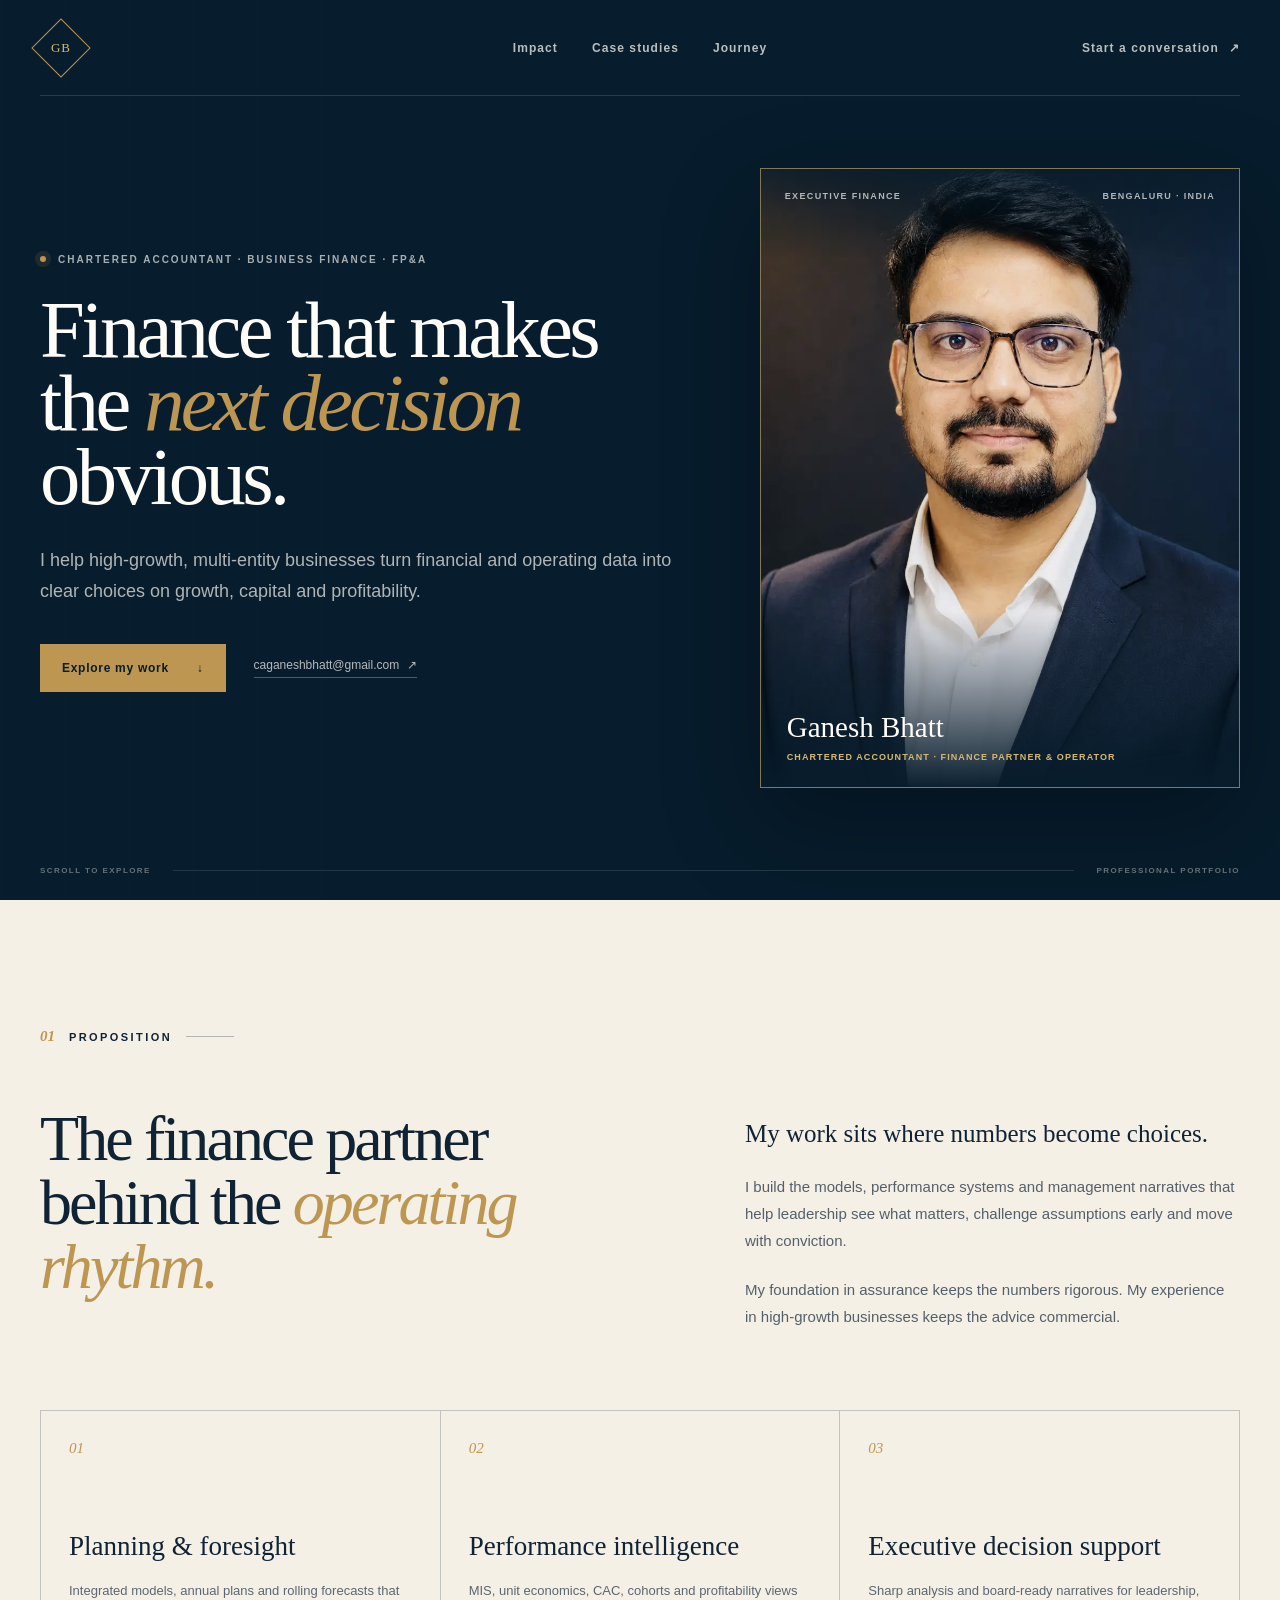
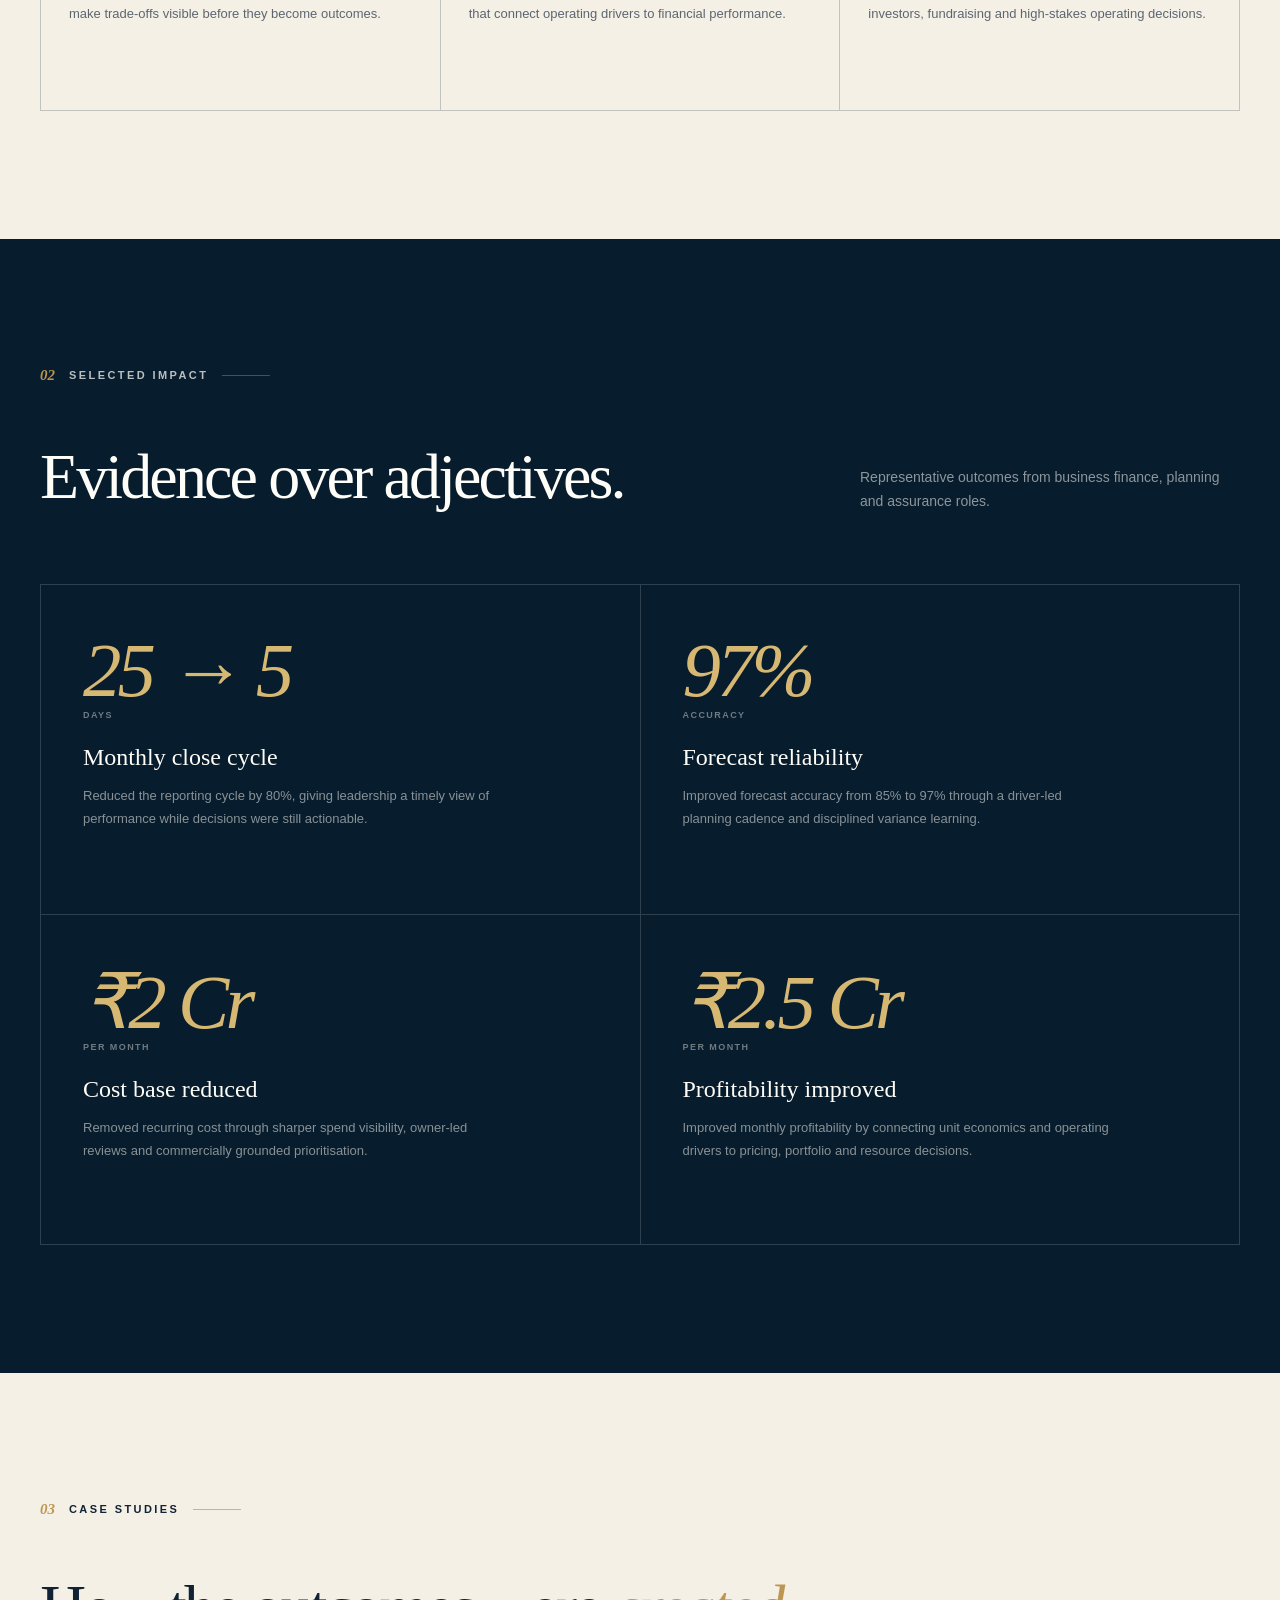
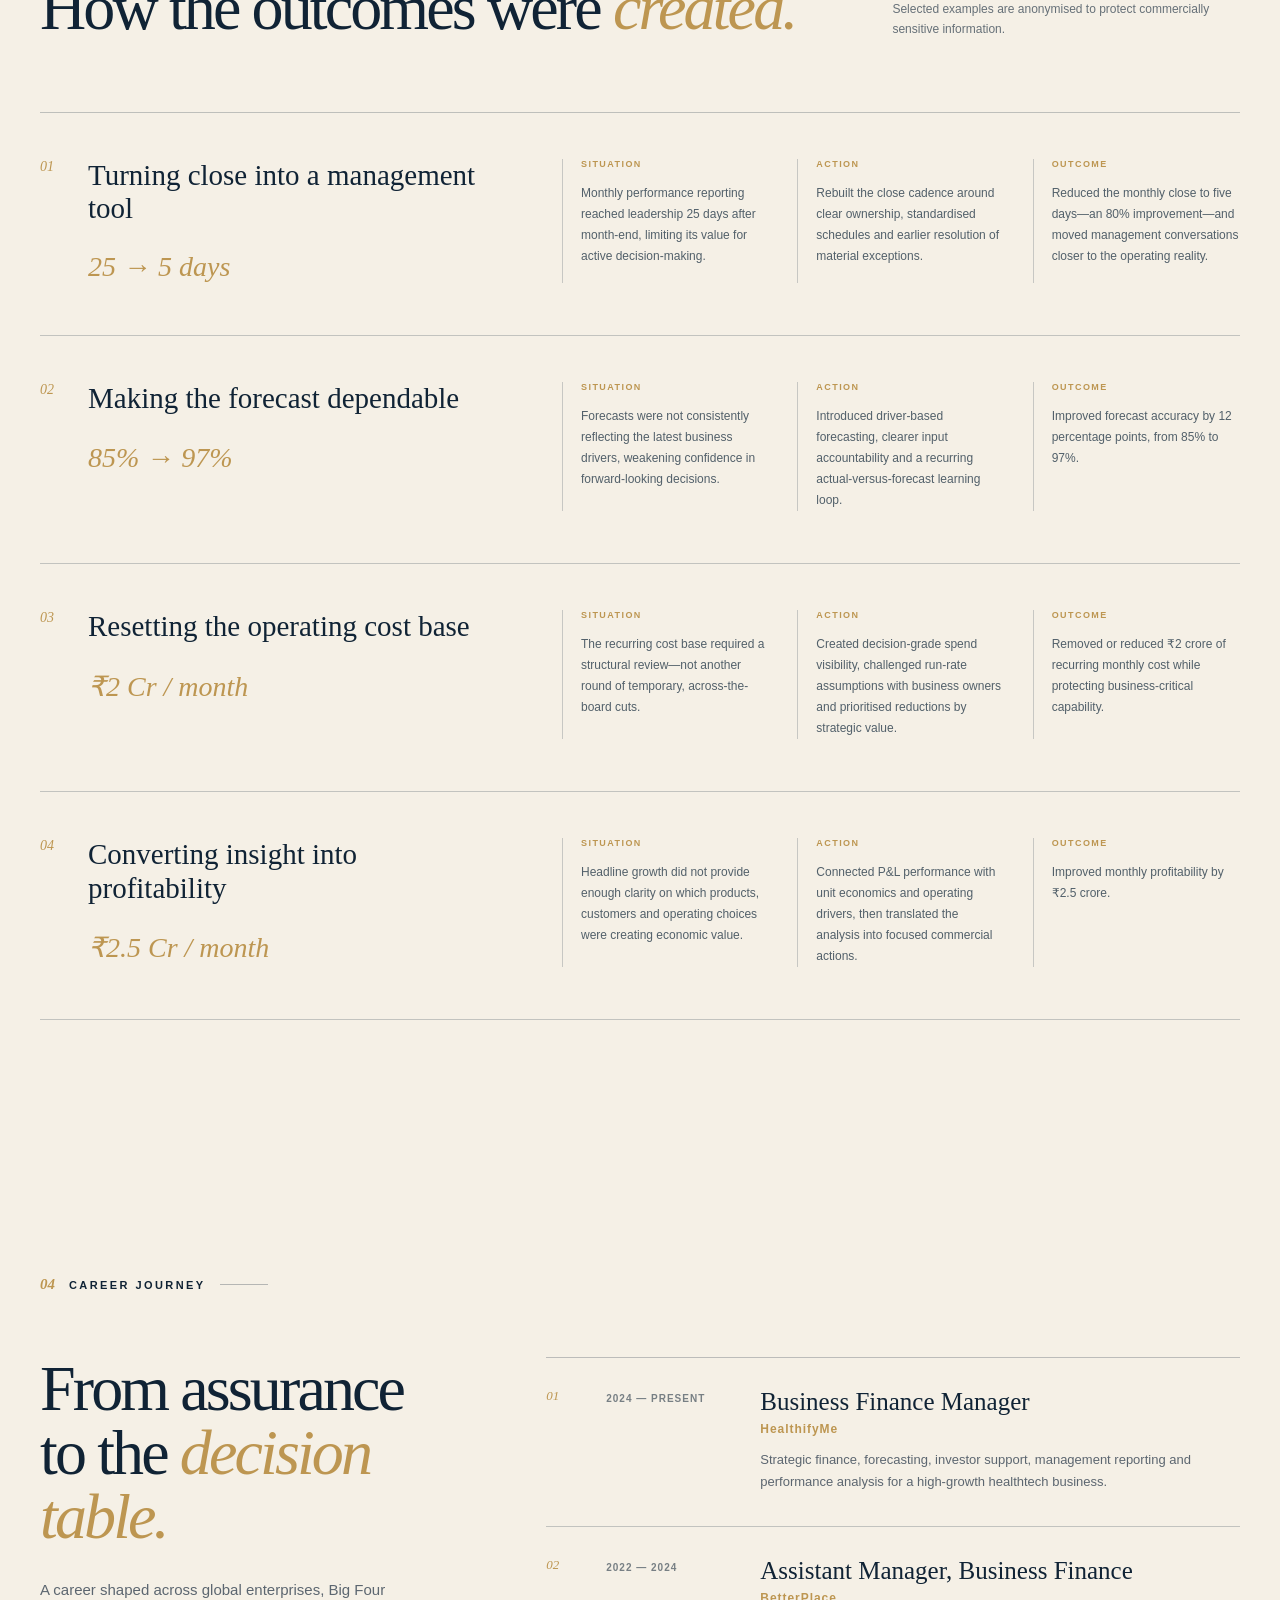
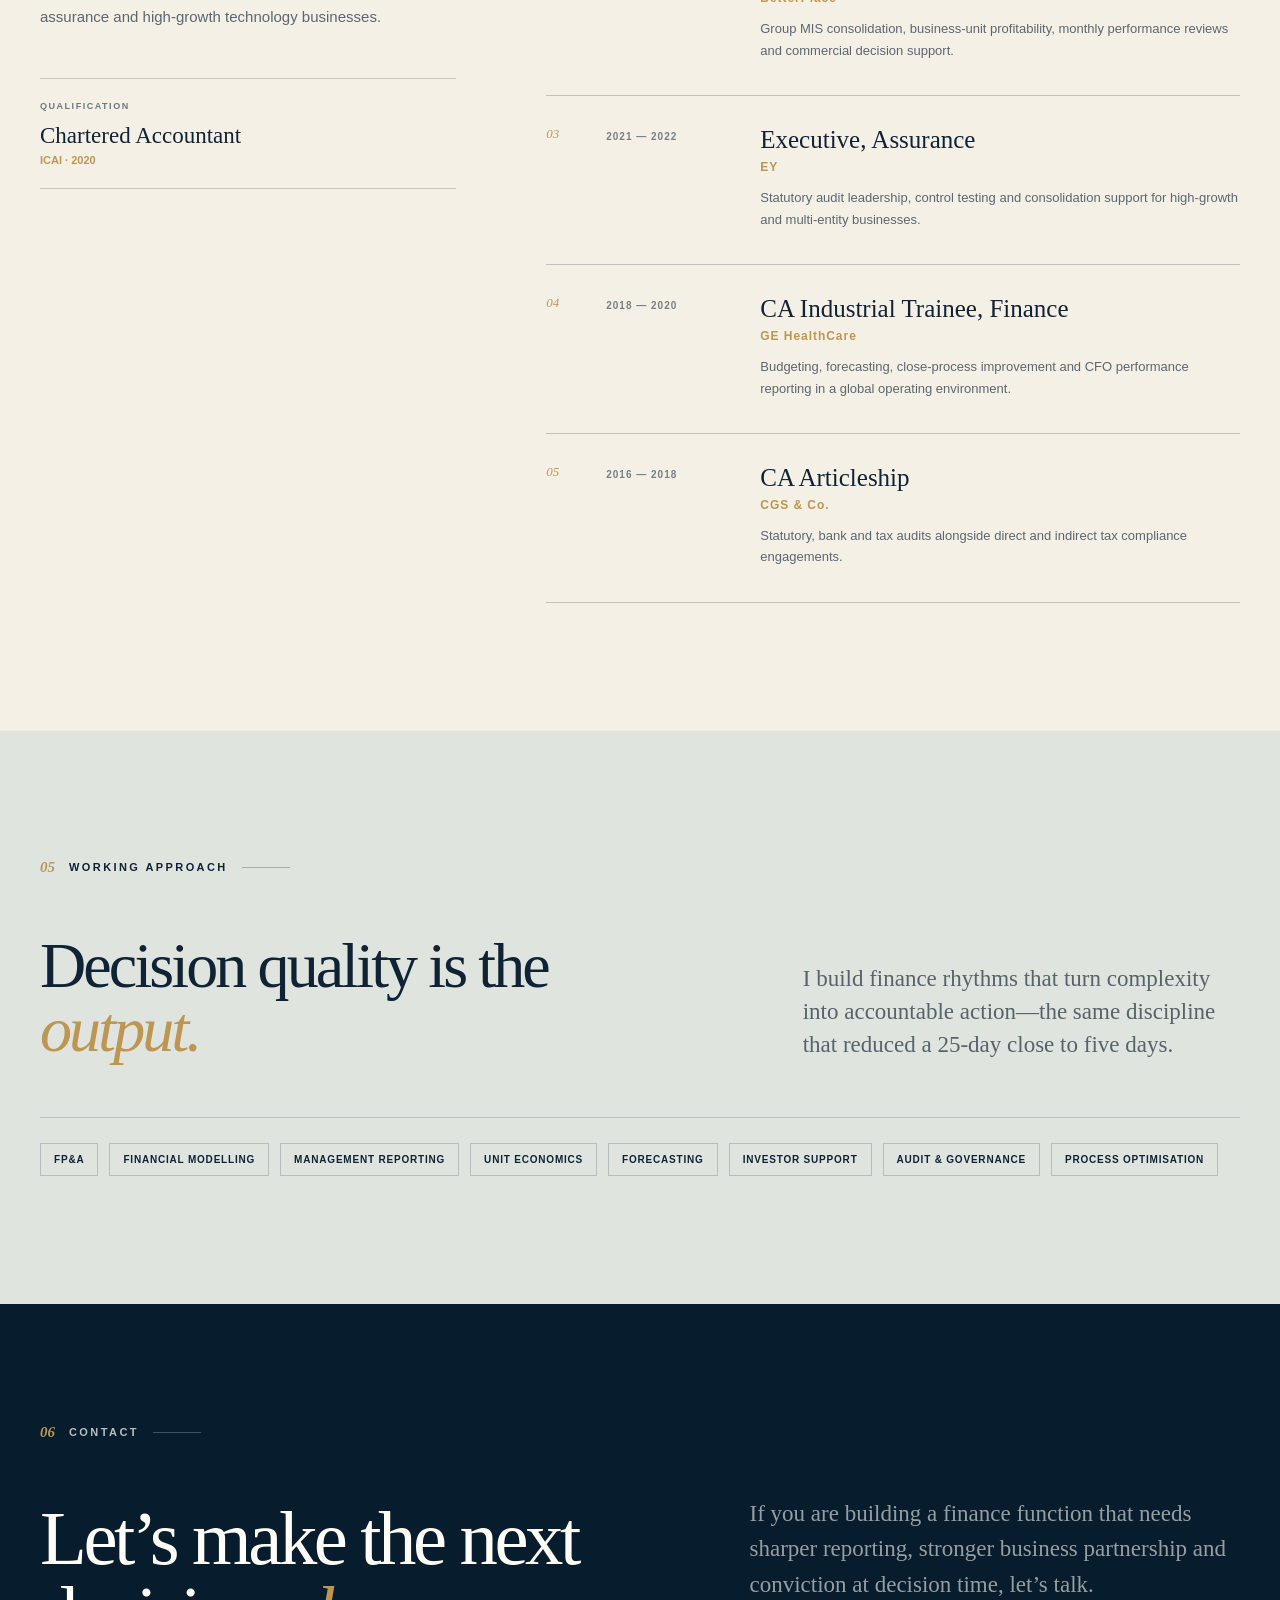
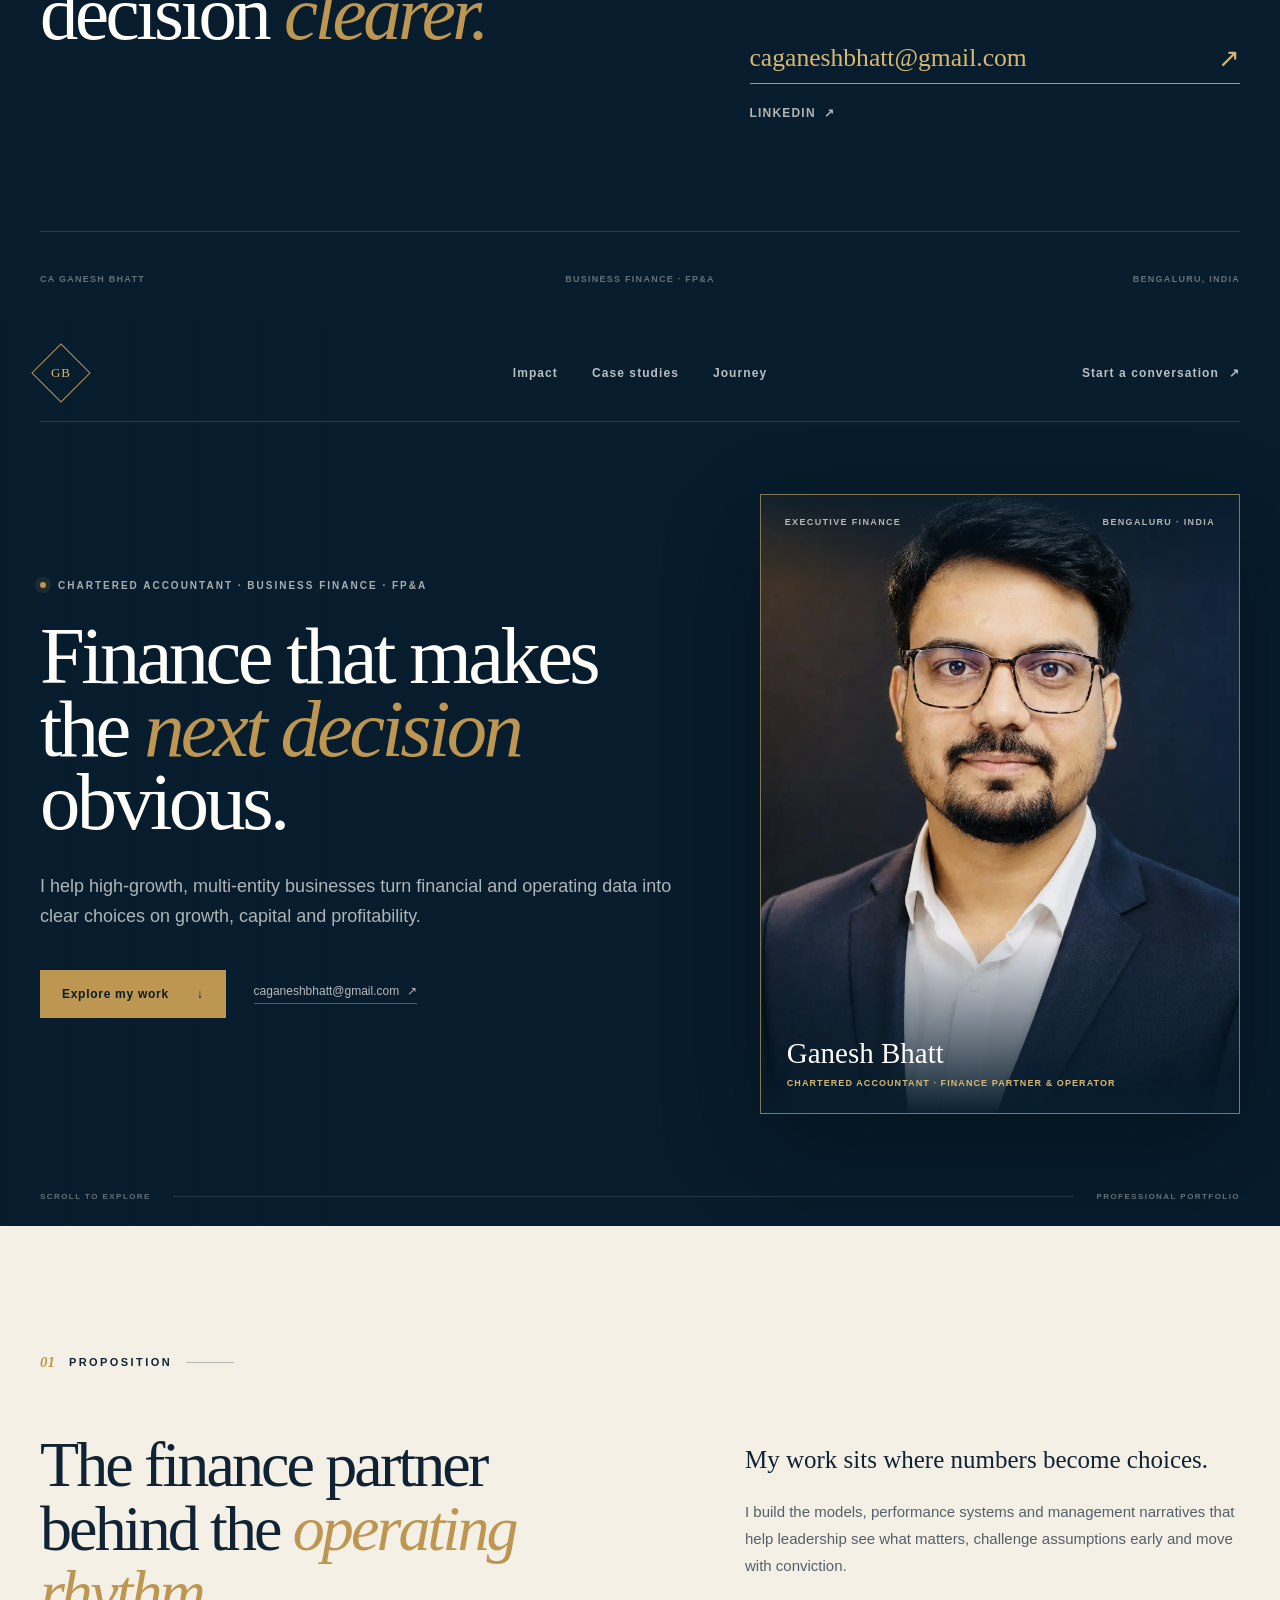
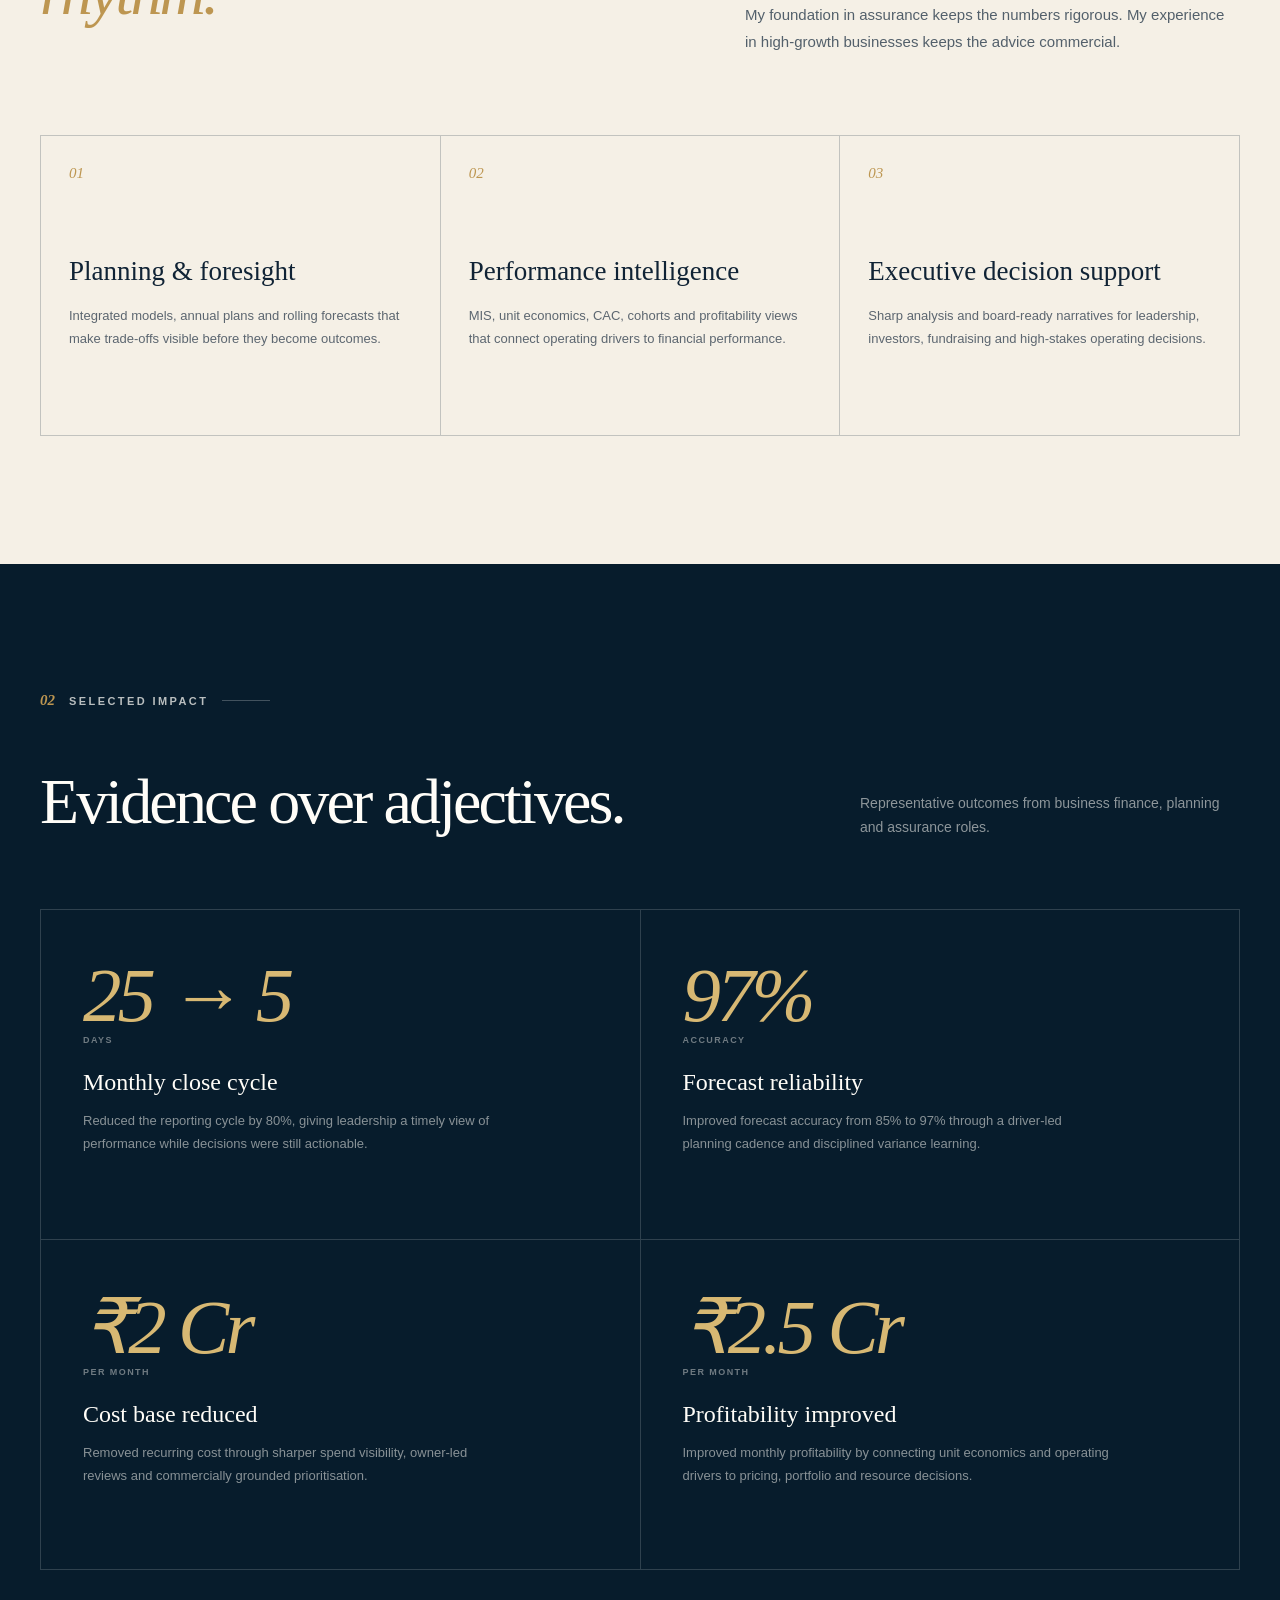
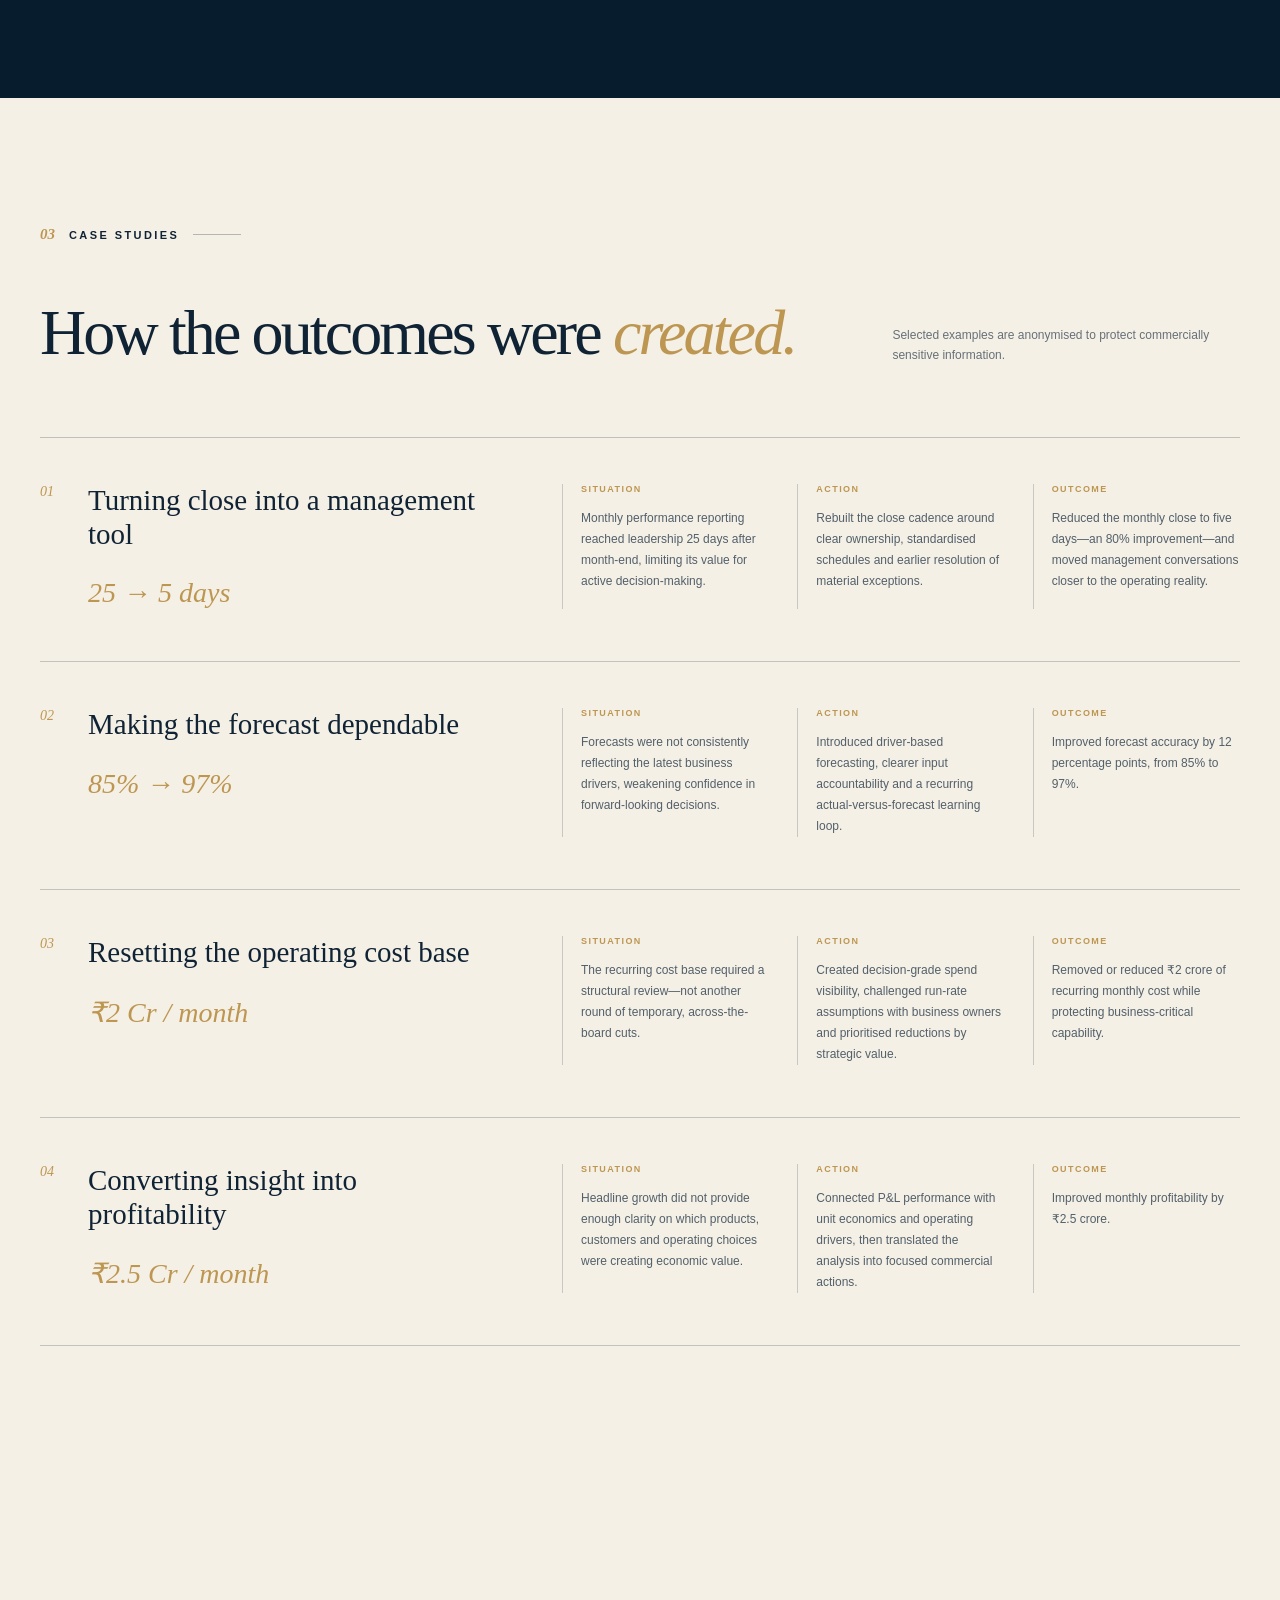
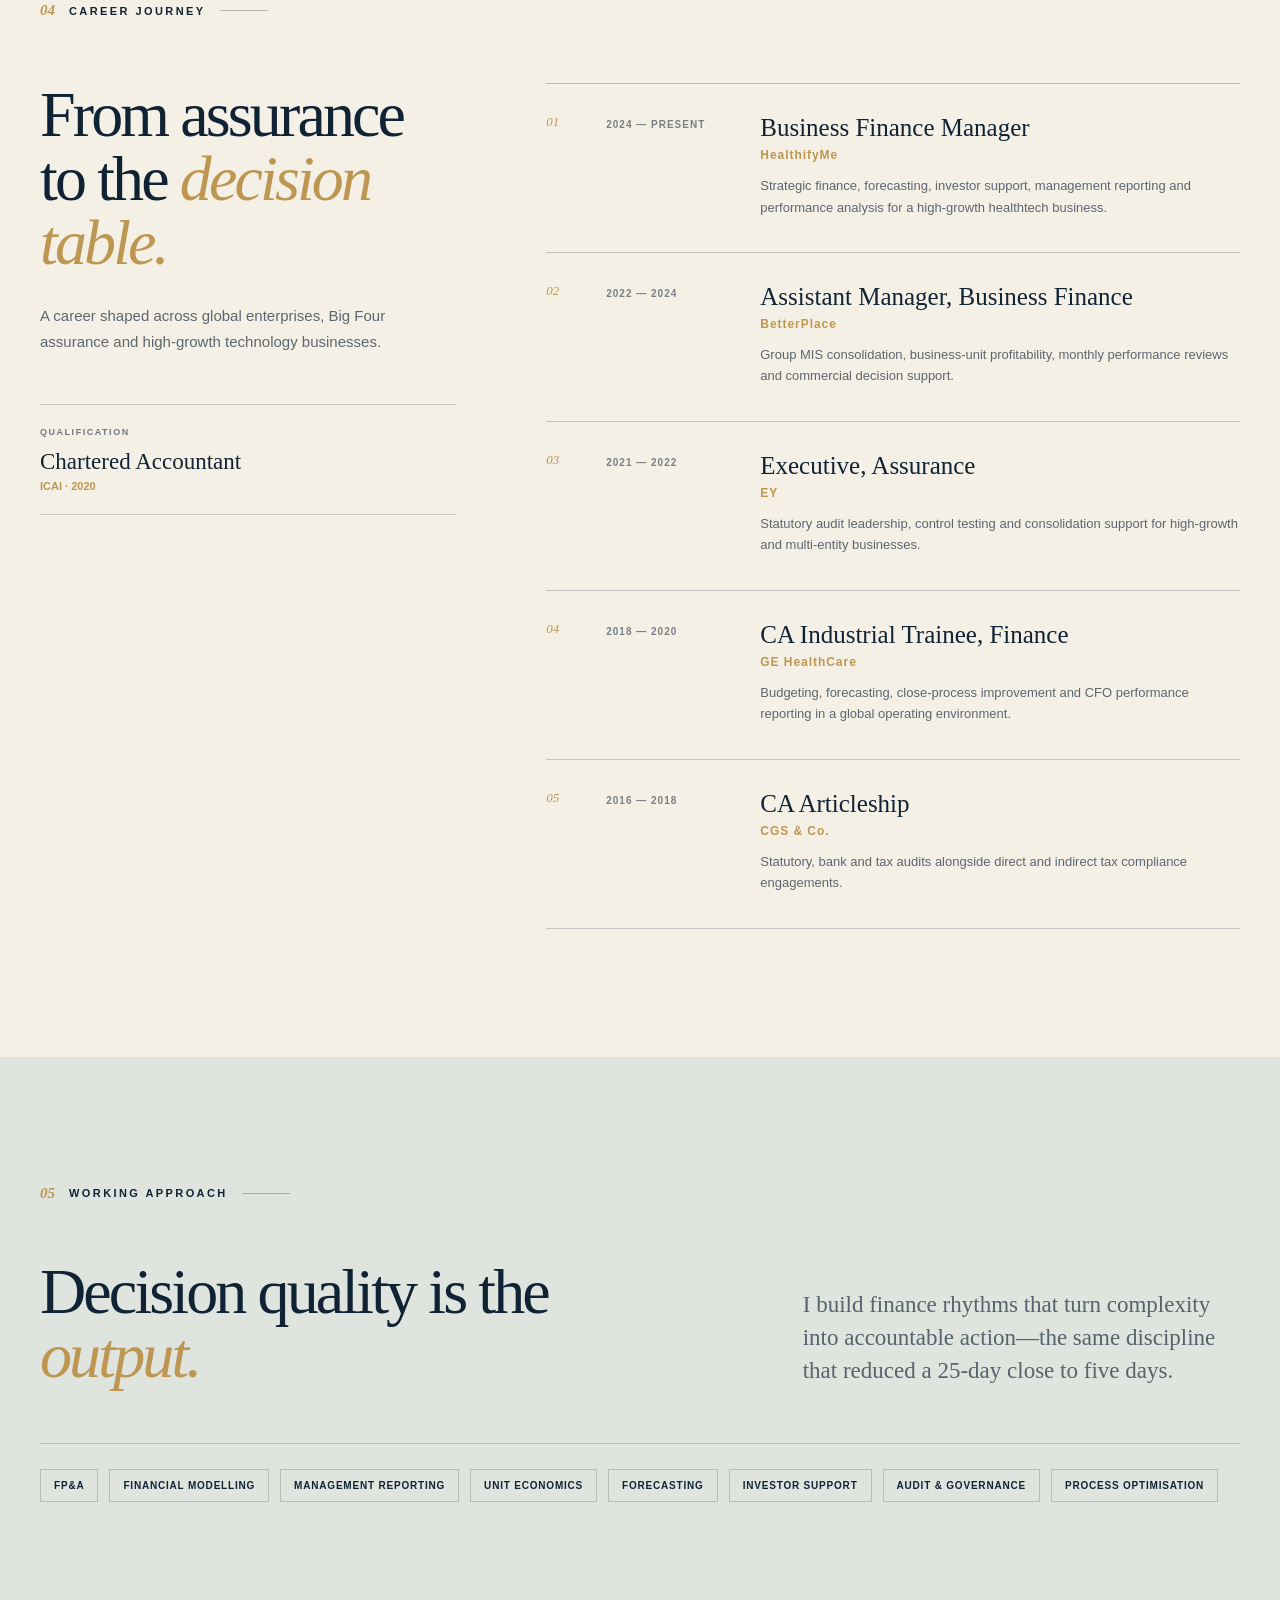
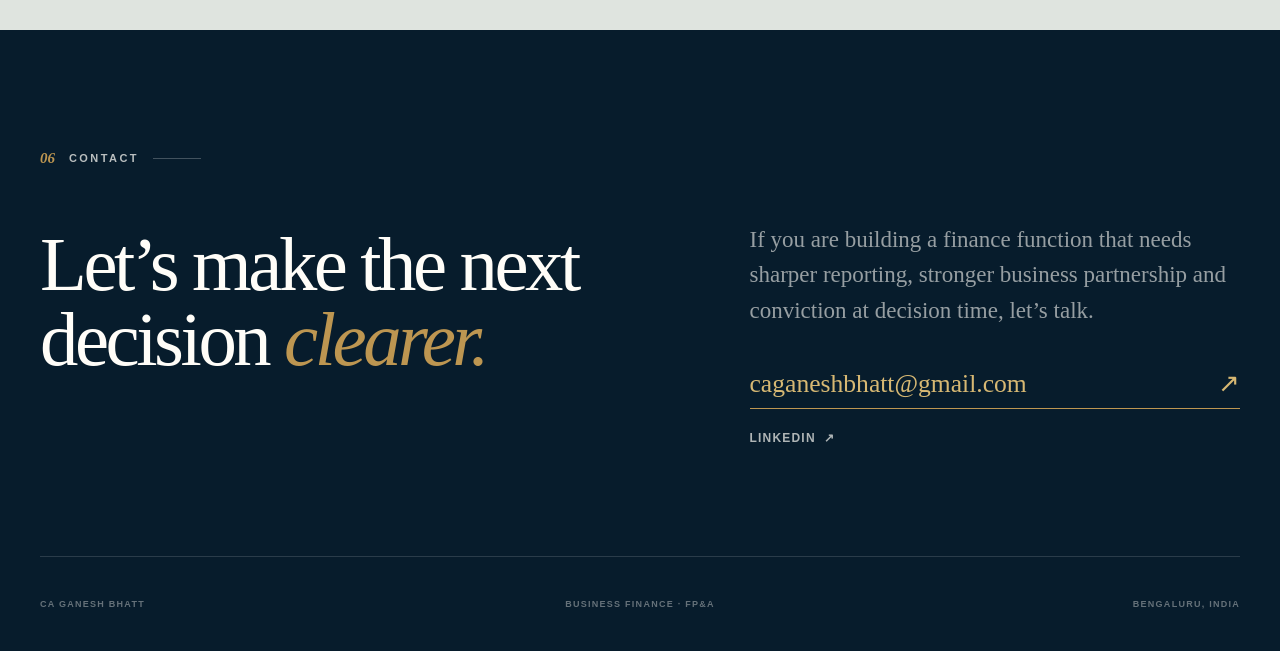
==== gb-profile-n7q4k2mx/index.html @ 0734ddfb "Create unlisted portfolio link" ====
<!doctype html>
<html lang="en">
<head>
  <meta charset="utf-8">
  <meta name="viewport" content="width=device-width, initial-scale=1">
  <meta name="robots" content="noindex, nofollow, noarchive, nosnippet, noimageindex">
  <meta name="googlebot" content="noindex, nofollow, noarchive, nosnippet, noimageindex">
  <meta name="bingbot" content="noindex, nofollow, noarchive, nosnippet, noimageindex">
  <meta name="description" content="Ganesh Bhatt is a Chartered Accountant and business finance professional specialising in FP&A, financial modelling, performance management and executive decision support.">
  <title>Ganesh Bhatt | Finance &amp; FP&amp;A</title>
  <link rel="stylesheet" href="../style.css?v=3">
</head>
<body>
<main>
  <section class="hero" id="profile">
    <header class="site-header shell">
      <a class="monogram" href="#profile" aria-label="Ganesh Bhatt, home"><span>GB</span></a>
      <nav aria-label="Primary navigation"><a href="#impact">Impact</a><a href="#case-studies">Case studies</a><a href="#journey">Journey</a></nav>
      <a class="header-contact" href="#contact">Start a conversation <span aria-hidden="true">↗</span></a>
    </header>
    <div class="hero-grid shell">
      <div class="hero-copy">
        <p class="eyebrow"><span></span> Chartered Accountant · Business Finance · FP&amp;A</p>
        <h1>Finance that makes the <em>next decision</em> obvious.</h1>
        <p class="hero-intro">I help high-growth, multi-entity businesses turn financial and operating data into clear choices on growth, capital and profitability.</p>
        <div class="hero-actions">
          <a class="button button-primary" href="#impact">Explore my work <span>↓</span></a>
          <a class="text-link" href="mailto:caganeshbhatt@gmail.com">caganeshbhatt@gmail.com <span aria-hidden="true">↗</span></a>
        </div>
      </div>
      <aside class="portrait-card" aria-label="Portrait of Ganesh Bhatt">
        <img src="../ganesh-bhatt-executive-portrait.webp" alt="Ganesh Bhatt, Chartered Accountant and business finance professional">
        <div class="portrait-topline"><span>Executive finance</span><span>Bengaluru · India</span></div>
        <div class="portrait-caption"><p>Ganesh Bhatt</p><span>Chartered Accountant · Finance partner &amp; operator</span></div>
      </aside>
    </div>
    <div class="hero-foot shell"><span>Scroll to explore</span><div class="hero-line"></div><span>Professional portfolio</span></div>
  </section>


  <section class="intro-section section shell" aria-labelledby="intro-title">
    <div class="section-kicker"><span>01</span> Proposition</div>
    <div class="intro-grid">
      <h2 id="intro-title">The finance partner behind the <em>operating rhythm.</em></h2>
      <div class="intro-copy"><p class="lead">My work sits where numbers become choices.</p><p>I build the models, performance systems and management narratives that help leadership see what matters, challenge assumptions early and move with conviction.</p><p>My foundation in assurance keeps the numbers rigorous. My experience in high-growth businesses keeps the advice commercial.</p></div>
    </div>
    <div class="capability-grid">
      <article class="capability-card"><span>01</span><h3>Planning &amp; foresight</h3><p>Integrated models, annual plans and rolling forecasts that make trade-offs visible before they become outcomes.</p></article>
      <article class="capability-card"><span>02</span><h3>Performance intelligence</h3><p>MIS, unit economics, CAC, cohorts and profitability views that connect operating drivers to financial performance.</p></article>
      <article class="capability-card"><span>03</span><h3>Executive decision support</h3><p>Sharp analysis and board-ready narratives for leadership, investors, fundraising and high-stakes operating decisions.</p></article>
    </div>
  </section>


  <section class="impact-section section" id="impact" aria-labelledby="impact-title"><div class="shell">
    <div class="section-kicker light"><span>02</span> Selected impact</div>
    <div class="impact-heading"><h2 id="impact-title">Evidence over adjectives.</h2><p>Representative outcomes from business finance, planning and assurance roles.</p></div>
    <div class="impact-grid">
      <article class="impact-card"><strong>25 → 5</strong><span class="impact-suffix">days</span><h3>Monthly close cycle</h3><p>Reduced the reporting cycle by 80%, giving leadership a timely view of performance while decisions were still actionable.</p></article>
      <article class="impact-card"><strong>97%</strong><span class="impact-suffix">accuracy</span><h3>Forecast reliability</h3><p>Improved forecast accuracy from 85% to 97% through a driver-led planning cadence and disciplined variance learning.</p></article>
      <article class="impact-card"><strong>₹2 Cr</strong><span class="impact-suffix">per month</span><h3>Cost base reduced</h3><p>Removed recurring cost through sharper spend visibility, owner-led reviews and commercially grounded prioritisation.</p></article>
      <article class="impact-card"><strong>₹2.5 Cr</strong><span class="impact-suffix">per month</span><h3>Profitability improved</h3><p>Improved monthly profitability by connecting unit economics and operating drivers to pricing, portfolio and resource decisions.</p></article>
    </div>
  </div></section>


  <section class="case-section section shell" id="case-studies" aria-labelledby="case-title">
    <div class="section-kicker"><span>03</span> Case studies</div>
    <div class="case-heading"><h2 id="case-title">How the outcomes were <em>created.</em></h2><p>Selected examples are anonymised to protect commercially sensitive information.</p></div>
    <div class="case-list">
      <article class="case-card">
        <div class="case-card-heading"><span>01</span><h3>Turning close into a management tool</h3><strong>25 → 5 days</strong></div>
        <dl><div><dt>Situation</dt><dd>Monthly performance reporting reached leadership 25 days after month-end, limiting its value for active decision-making.</dd></div><div><dt>Action</dt><dd>Rebuilt the close cadence around clear ownership, standardised schedules and earlier resolution of material exceptions.</dd></div><div><dt>Outcome</dt><dd>Reduced the monthly close to five days—an 80% improvement—and moved management conversations closer to the operating reality.</dd></div></dl>
      </article>
      <article class="case-card">
        <div class="case-card-heading"><span>02</span><h3>Making the forecast dependable</h3><strong>85% → 97%</strong></div>
        <dl><div><dt>Situation</dt><dd>Forecasts were not consistently reflecting the latest business drivers, weakening confidence in forward-looking decisions.</dd></div><div><dt>Action</dt><dd>Introduced driver-based forecasting, clearer input accountability and a recurring actual-versus-forecast learning loop.</dd></div><div><dt>Outcome</dt><dd>Improved forecast accuracy by 12 percentage points, from 85% to 97%.</dd></div></dl>
      </article>
      <article class="case-card">
        <div class="case-card-heading"><span>03</span><h3>Resetting the operating cost base</h3><strong>₹2 Cr / month</strong></div>
        <dl><div><dt>Situation</dt><dd>The recurring cost base required a structural review—not another round of temporary, across-the-board cuts.</dd></div><div><dt>Action</dt><dd>Created decision-grade spend visibility, challenged run-rate assumptions with business owners and prioritised reductions by strategic value.</dd></div><div><dt>Outcome</dt><dd>Removed or reduced ₹2 crore of recurring monthly cost while protecting business-critical capability.</dd></div></dl>
      </article>
      <article class="case-card">
        <div class="case-card-heading"><span>04</span><h3>Converting insight into profitability</h3><strong>₹2.5 Cr / month</strong></div>
        <dl><div><dt>Situation</dt><dd>Headline growth did not provide enough clarity on which products, customers and operating choices were creating economic value.</dd></div><div><dt>Action</dt><dd>Connected P&amp;L performance with unit economics and operating drivers, then translated the analysis into focused commercial actions.</dd></div><div><dt>Outcome</dt><dd>Improved monthly profitability by ₹2.5 crore.</dd></div></dl>
      </article>
    </div>
  </section>


  <section class="journey-section section shell" id="journey" aria-labelledby="journey-title">
    <div class="section-kicker"><span>04</span> Career journey</div>
    <div class="journey-layout">
      <div class="journey-intro"><h2 id="journey-title">From assurance to the <em>decision table.</em></h2><p>A career shaped across global enterprises, Big Four assurance and high-growth technology businesses.</p><div class="qualification"><span>Qualification</span><strong>Chartered Accountant</strong><small>ICAI · 2020</small></div></div>
      <div class="timeline">
        <article class="timeline-row"><span class="timeline-index">01</span><div class="timeline-period">2024 — Present</div><div class="timeline-body"><h3>Business Finance Manager</h3><strong>HealthifyMe</strong><p>Strategic finance, forecasting, investor support, management reporting and performance analysis for a high-growth healthtech business.</p></div></article>
        <article class="timeline-row"><span class="timeline-index">02</span><div class="timeline-period">2022 — 2024</div><div class="timeline-body"><h3>Assistant Manager, Business Finance</h3><strong>BetterPlace</strong><p>Group MIS consolidation, business-unit profitability, monthly performance reviews and commercial decision support.</p></div></article>
        <article class="timeline-row"><span class="timeline-index">03</span><div class="timeline-period">2021 — 2022</div><div class="timeline-body"><h3>Executive, Assurance</h3><strong>EY</strong><p>Statutory audit leadership, control testing and consolidation support for high-growth and multi-entity businesses.</p></div></article>
        <article class="timeline-row"><span class="timeline-index">04</span><div class="timeline-period">2018 — 2020</div><div class="timeline-body"><h3>CA Industrial Trainee, Finance</h3><strong>GE HealthCare</strong><p>Budgeting, forecasting, close-process improvement and CFO performance reporting in a global operating environment.</p></div></article>
        <article class="timeline-row"><span class="timeline-index">05</span><div class="timeline-period">2016 — 2018</div><div class="timeline-body"><h3>CA Articleship</h3><strong>CGS &amp; Co.</strong><p>Statutory, bank and tax audits alongside direct and indirect tax compliance engagements.</p></div></article>
      </div>
    </div>
  </section>


  <section class="approach-section section" id="approach" aria-labelledby="approach-title"><div class="shell">
    <div class="section-kicker"><span>05</span> Working approach</div>
    <div class="approach-heading"><h2 id="approach-title">Decision quality is the <em>output.</em></h2><p>I build finance rhythms that turn complexity into accountable action—the same discipline that reduced a 25-day close to five days.</p></div>
    <div class="expertise-row" aria-label="Areas of expertise"><span>FP&amp;A</span><span>Financial modelling</span><span>Management reporting</span><span>Unit economics</span><span>Forecasting</span><span>Investor support</span><span>Audit &amp; governance</span><span>Process optimisation</span></div>
  </div></section>


  <section class="contact-section" id="contact" aria-labelledby="contact-title">
    <div class="shell contact-grid"><div><div class="section-kicker light"><span>06</span> Contact</div><h2 id="contact-title">Let’s make the next decision <em>clearer.</em></h2></div><div class="contact-copy"><p>If you are building a finance function that needs sharper reporting, stronger business partnership and conviction at decision time, let’s talk.</p><a class="contact-email" href="mailto:caganeshbhatt@gmail.com">caganeshbhatt@gmail.com <span aria-hidden="true">↗</span></a><a class="linkedin-link" href="https://www.linkedin.com/in/ganesh-bhatt-81128a135" target="_blank" rel="noreferrer">LinkedIn <span aria-hidden="true">↗</span></a></div></div>
    <footer class="site-footer shell"><span>CA Ganesh Bhatt</span><span>Business Finance · FP&amp;A</span><span>Bengaluru, India</span></footer>
  </section>
</main>
</body>
</html><!doctype html>
<html lang="en">
<head>
  <meta charset="utf-8">
  <meta name="viewport" content="width=device-width, initial-scale=1">
  <meta name="robots" content="noindex, nofollow, noarchive, nosnippet, noimageindex">
  <meta name="googlebot" content="noindex, nofollow, noarchive, nosnippet, noimageindex">
  <meta name="bingbot" content="noindex, nofollow, noarchive, nosnippet, noimageindex">
  <meta name="description" content="Ganesh Bhatt is a Chartered Accountant and business finance professional specialising in FP&A, financial modelling, performance management and executive decision support.">
  <title>Ganesh Bhatt | Finance &amp; FP&amp;A</title>
  <link rel="stylesheet" href="../style.css?v=3">
</head>
<body>
<main>
  <section class="hero" id="profile">
    <header class="site-header shell">
      <a class="monogram" href="#profile" aria-label="Ganesh Bhatt, home"><span>GB</span></a>
      <nav aria-label="Primary navigation"><a href="#impact">Impact</a><a href="#case-studies">Case studies</a><a href="#journey">Journey</a></nav>
      <a class="header-contact" href="#contact">Start a conversation <span aria-hidden="true">↗</span></a>
    </header>
    <div class="hero-grid shell">
      <div class="hero-copy">
        <p class="eyebrow"><span></span> Chartered Accountant · Business Finance · FP&amp;A</p>
        <h1>Finance that makes the <em>next decision</em> obvious.</h1>
        <p class="hero-intro">I help high-growth, multi-entity businesses turn financial and operating data into clear choices on growth, capital and profitability.</p>
        <div class="hero-actions">
          <a class="button button-primary" href="#impact">Explore my work <span>↓</span></a>
          <a class="text-link" href="mailto:caganeshbhatt@gmail.com">caganeshbhatt@gmail.com <span aria-hidden="true">↗</span></a>
        </div>
      </div>
      <aside class="portrait-card" aria-label="Portrait of Ganesh Bhatt">
        <img src="../ganesh-bhatt-executive-portrait.webp" alt="Ganesh Bhatt, Chartered Accountant and business finance professional">
        <div class="portrait-topline"><span>Executive finance</span><span>Bengaluru · India</span></div>
        <div class="portrait-caption"><p>Ganesh Bhatt</p><span>Chartered Accountant · Finance partner &amp; operator</span></div>
      </aside>
    </div>
    <div class="hero-foot shell"><span>Scroll to explore</span><div class="hero-line"></div><span>Professional portfolio</span></div>
  </section>


  <section class="intro-section section shell" aria-labelledby="intro-title">
    <div class="section-kicker"><span>01</span> Proposition</div>
    <div class="intro-grid">
      <h2 id="intro-title">The finance partner behind the <em>operating rhythm.</em></h2>
      <div class="intro-copy"><p class="lead">My work sits where numbers become choices.</p><p>I build the models, performance systems and management narratives that help leadership see what matters, challenge assumptions early and move with conviction.</p><p>My foundation in assurance keeps the numbers rigorous. My experience in high-growth businesses keeps the advice commercial.</p></div>
    </div>
    <div class="capability-grid">
      <article class="capability-card"><span>01</span><h3>Planning &amp; foresight</h3><p>Integrated models, annual plans and rolling forecasts that make trade-offs visible before they become outcomes.</p></article>
      <article class="capability-card"><span>02</span><h3>Performance intelligence</h3><p>MIS, unit economics, CAC, cohorts and profitability views that connect operating drivers to financial performance.</p></article>
      <article class="capability-card"><span>03</span><h3>Executive decision support</h3><p>Sharp analysis and board-ready narratives for leadership, investors, fundraising and high-stakes operating decisions.</p></article>
    </div>
  </section>


  <section class="impact-section section" id="impact" aria-labelledby="impact-title"><div class="shell">
    <div class="section-kicker light"><span>02</span> Selected impact</div>
    <div class="impact-heading"><h2 id="impact-title">Evidence over adjectives.</h2><p>Representative outcomes from business finance, planning and assurance roles.</p></div>
    <div class="impact-grid">
      <article class="impact-card"><strong>25 → 5</strong><span class="impact-suffix">days</span><h3>Monthly close cycle</h3><p>Reduced the reporting cycle by 80%, giving leadership a timely view of performance while decisions were still actionable.</p></article>
      <article class="impact-card"><strong>97%</strong><span class="impact-suffix">accuracy</span><h3>Forecast reliability</h3><p>Improved forecast accuracy from 85% to 97% through a driver-led planning cadence and disciplined variance learning.</p></article>
      <article class="impact-card"><strong>₹2 Cr</strong><span class="impact-suffix">per month</span><h3>Cost base reduced</h3><p>Removed recurring cost through sharper spend visibility, owner-led reviews and commercially grounded prioritisation.</p></article>
      <article class="impact-card"><strong>₹2.5 Cr</strong><span class="impact-suffix">per month</span><h3>Profitability improved</h3><p>Improved monthly profitability by connecting unit economics and operating drivers to pricing, portfolio and resource decisions.</p></article>
    </div>
  </div></section>


  <section class="case-section section shell" id="case-studies" aria-labelledby="case-title">
    <div class="section-kicker"><span>03</span> Case studies</div>
    <div class="case-heading"><h2 id="case-title">How the outcomes were <em>created.</em></h2><p>Selected examples are anonymised to protect commercially sensitive information.</p></div>
    <div class="case-list">
      <article class="case-card">
        <div class="case-card-heading"><span>01</span><h3>Turning close into a management tool</h3><strong>25 → 5 days</strong></div>
        <dl><div><dt>Situation</dt><dd>Monthly performance reporting reached leadership 25 days after month-end, limiting its value for active decision-making.</dd></div><div><dt>Action</dt><dd>Rebuilt the close cadence around clear ownership, standardised schedules and earlier resolution of material exceptions.</dd></div><div><dt>Outcome</dt><dd>Reduced the monthly close to five days—an 80% improvement—and moved management conversations closer to the operating reality.</dd></div></dl>
      </article>
      <article class="case-card">
        <div class="case-card-heading"><span>02</span><h3>Making the forecast dependable</h3><strong>85% → 97%</strong></div>
        <dl><div><dt>Situation</dt><dd>Forecasts were not consistently reflecting the latest business drivers, weakening confidence in forward-looking decisions.</dd></div><div><dt>Action</dt><dd>Introduced driver-based forecasting, clearer input accountability and a recurring actual-versus-forecast learning loop.</dd></div><div><dt>Outcome</dt><dd>Improved forecast accuracy by 12 percentage points, from 85% to 97%.</dd></div></dl>
      </article>
      <article class="case-card">
        <div class="case-card-heading"><span>03</span><h3>Resetting the operating cost base</h3><strong>₹2 Cr / month</strong></div>
        <dl><div><dt>Situation</dt><dd>The recurring cost base required a structural review—not another round of temporary, across-the-board cuts.</dd></div><div><dt>Action</dt><dd>Created decision-grade spend visibility, challenged run-rate assumptions with business owners and prioritised reductions by strategic value.</dd></div><div><dt>Outcome</dt><dd>Removed or reduced ₹2 crore of recurring monthly cost while protecting business-critical capability.</dd></div></dl>
      </article>
      <article class="case-card">
        <div class="case-card-heading"><span>04</span><h3>Converting insight into profitability</h3><strong>₹2.5 Cr / month</strong></div>
        <dl><div><dt>Situation</dt><dd>Headline growth did not provide enough clarity on which products, customers and operating choices were creating economic value.</dd></div><div><dt>Action</dt><dd>Connected P&amp;L performance with unit economics and operating drivers, then translated the analysis into focused commercial actions.</dd></div><div><dt>Outcome</dt><dd>Improved monthly profitability by ₹2.5 crore.</dd></div></dl>
      </article>
    </div>
  </section>


  <section class="journey-section section shell" id="journey" aria-labelledby="journey-title">
    <div class="section-kicker"><span>04</span> Career journey</div>
    <div class="journey-layout">
      <div class="journey-intro"><h2 id="journey-title">From assurance to the <em>decision table.</em></h2><p>A career shaped across global enterprises, Big Four assurance and high-growth technology businesses.</p><div class="qualification"><span>Qualification</span><strong>Chartered Accountant</strong><small>ICAI · 2020</small></div></div>
      <div class="timeline">
        <article class="timeline-row"><span class="timeline-index">01</span><div class="timeline-period">2024 — Present</div><div class="timeline-body"><h3>Business Finance Manager</h3><strong>HealthifyMe</strong><p>Strategic finance, forecasting, investor support, management reporting and performance analysis for a high-growth healthtech business.</p></div></article>
        <article class="timeline-row"><span class="timeline-index">02</span><div class="timeline-period">2022 — 2024</div><div class="timeline-body"><h3>Assistant Manager, Business Finance</h3><strong>BetterPlace</strong><p>Group MIS consolidation, business-unit profitability, monthly performance reviews and commercial decision support.</p></div></article>
        <article class="timeline-row"><span class="timeline-index">03</span><div class="timeline-period">2021 — 2022</div><div class="timeline-body"><h3>Executive, Assurance</h3><strong>EY</strong><p>Statutory audit leadership, control testing and consolidation support for high-growth and multi-entity businesses.</p></div></article>
        <article class="timeline-row"><span class="timeline-index">04</span><div class="timeline-period">2018 — 2020</div><div class="timeline-body"><h3>CA Industrial Trainee, Finance</h3><strong>GE HealthCare</strong><p>Budgeting, forecasting, close-process improvement and CFO performance reporting in a global operating environment.</p></div></article>
        <article class="timeline-row"><span class="timeline-index">05</span><div class="timeline-period">2016 — 2018</div><div class="timeline-body"><h3>CA Articleship</h3><strong>CGS &amp; Co.</strong><p>Statutory, bank and tax audits alongside direct and indirect tax compliance engagements.</p></div></article>
      </div>
    </div>
  </section>


  <section class="approach-section section" id="approach" aria-labelledby="approach-title"><div class="shell">
    <div class="section-kicker"><span>05</span> Working approach</div>
    <div class="approach-heading"><h2 id="approach-title">Decision quality is the <em>output.</em></h2><p>I build finance rhythms that turn complexity into accountable action—the same discipline that reduced a 25-day close to five days.</p></div>
    <div class="expertise-row" aria-label="Areas of expertise"><span>FP&amp;A</span><span>Financial modelling</span><span>Management reporting</span><span>Unit economics</span><span>Forecasting</span><span>Investor support</span><span>Audit &amp; governance</span><span>Process optimisation</span></div>
  </div></section>


  <section class="contact-section" id="contact" aria-labelledby="contact-title">
    <div class="shell contact-grid"><div><div class="section-kicker light"><span>06</span> Contact</div><h2 id="contact-title">Let’s make the next decision <em>clearer.</em></h2></div><div class="contact-copy"><p>If you are building a finance function that needs sharper reporting, stronger business partnership and conviction at decision time, let’s talk.</p><a class="contact-email" href="mailto:caganeshbhatt@gmail.com">caganeshbhatt@gmail.com <span aria-hidden="true">↗</span></a><a class="linkedin-link" href="https://www.linkedin.com/in/ganesh-bhatt-81128a135" target="_blank" rel="noreferrer">LinkedIn <span aria-hidden="true">↗</span></a></div></div>
    <footer class="site-footer shell"><span>CA Ganesh Bhatt</span><span>Business Finance · FP&amp;A</span><span>Bengaluru, India</span></footer>
  </section>
</main>
</body>
</html>
---- style.css ----
:root {
  --navy: #071c2c;
  --ink: #102335;
  --brass: #bd9651;
  --brass-light: #d7b873;
  --paper: #f5f0e6;
  --mist: #dfe4df;
  --white: #fffdf8;
  --serif: "Iowan Old Style", "Baskerville", "Times New Roman", serif;
  --sans: Inter, ui-sans-serif, -apple-system, BlinkMacSystemFont, "Segoe UI", sans-serif;
}

* { box-sizing: border-box; }
html { scroll-behavior: smooth; }
body { margin: 0; background: var(--paper); color: var(--ink); font-family: var(--sans); }
a { color: inherit; text-decoration: none; }
::selection { background: var(--brass); color: var(--navy); }

.shell { width: min(1240px, calc(100% - 80px)); margin-inline: auto; }
.section { padding-block: 128px; }
.section-kicker { display: flex; align-items: center; gap: 14px; font-size: 11px; font-weight: 700; letter-spacing: .22em; text-transform: uppercase; }
.section-kicker span { color: var(--brass); font-family: var(--serif); font-size: 15px; font-style: italic; letter-spacing: 0; }
.section-kicker::after { content: ""; width: 48px; height: 1px; background: rgba(16,35,53,.28); }
.section-kicker.light { color: rgba(255,253,248,.72); }
.section-kicker.light::after { background: rgba(255,253,248,.24); }
h1,h2,h3,p { margin: 0; }
h1,h2 { font-family: var(--serif); font-weight: 400; letter-spacing: -.045em; }
em { color: var(--brass); font-weight: 400; }

.hero { min-height: 100vh; background: var(--navy); color: var(--white); position: relative; overflow: hidden; }
.hero::before { content: ""; position: absolute; inset: 0; opacity: .24; pointer-events: none; background-image: linear-gradient(rgba(255,255,255,.028) 1px, transparent 1px), linear-gradient(90deg, rgba(255,255,255,.028) 1px, transparent 1px); background-size: 64px 64px; mask-image: linear-gradient(to right, black, transparent 70%); }
.site-header { height: 96px; display: grid; grid-template-columns: 1fr auto 1fr; align-items: center; border-bottom: 1px solid rgba(255,255,255,.14); position: relative; z-index: 2; }
.monogram { width: 42px; height: 42px; display: grid; place-items: center; border: 1px solid var(--brass); transform: rotate(45deg); }
.monogram span { color: var(--brass-light); font-family: var(--serif); font-size: 13px; letter-spacing: .05em; transform: rotate(-45deg); }
nav { display: flex; gap: 34px; }
nav a, .header-contact { color: rgba(255,253,248,.72); font-size: 12px; font-weight: 600; letter-spacing: .09em; transition: color .25s ease; }
nav a:hover, nav a:focus-visible, .header-contact:hover, .header-contact:focus-visible { color: var(--brass-light); }
.header-contact { justify-self: end; display: flex; gap: 10px; align-items: center; }

.hero-grid { min-height: calc(100vh - 160px); display: grid; grid-template-columns: 1.15fr .85fr; gap: 70px; align-items: center; position: relative; z-index: 1; padding-block: 72px 84px; }
.hero-copy { padding-bottom: 10px; }
.eyebrow { display: flex; align-items: center; gap: 12px; color: rgba(255,253,248,.65); font-size: 10px; font-weight: 700; letter-spacing: .2em; text-transform: uppercase; }
.eyebrow span { width: 6px; height: 6px; background: var(--brass); border-radius: 50%; box-shadow: 0 0 0 5px rgba(189,150,81,.12); }
.hero h1 { max-width: 760px; margin-top: 28px; font-size: clamp(62px, 6.3vw, 102px); line-height: .91; }
.hero h1 em { display: inline-block; }
.hero-intro { max-width: 650px; margin-top: 32px; color: rgba(255,253,248,.68); font-size: 18px; line-height: 1.7; }
.hero-actions { margin-top: 38px; display: flex; align-items: center; gap: 28px; }
.button { display: inline-flex; align-items: center; justify-content: center; gap: 28px; padding: 17px 22px; font-size: 12px; font-weight: 700; letter-spacing: .06em; transition: transform .25s ease, background .25s ease; }
.button-primary { background: var(--brass); color: var(--navy); }
.button-primary:hover, .button-primary:focus-visible { background: var(--brass-light); transform: translateY(-2px); }
.text-link { display: inline-flex; align-items: center; gap: 8px; color: rgba(255,253,248,.7); border-bottom: 1px solid rgba(255,255,255,.28); padding-bottom: 5px; font-size: 12px; transition: color .25s ease, border-color .25s ease; }
.text-link:hover, .text-link:focus-visible { color: var(--brass-light); border-color: var(--brass); }

.portrait-card { width: 100%; min-width: 0; height: 620px; border: 1px solid rgba(215,184,115,.58); background: #0b1f30; box-shadow: 0 35px 90px rgba(0,0,0,.28); position: relative; overflow: hidden; }
.portrait-card::before, .portrait-card::after { content: ""; position: absolute; z-index: 3; background: var(--brass); }
.portrait-card::before { width: 34px; height: 1px; top: -1px; left: -1px; }
.portrait-card::after { width: 1px; height: 34px; top: -1px; left: -1px; }
.portrait-card img { width: 100%; max-width: 100%; height: 100%; display: block; object-fit: cover; object-position: center 30%; filter: saturate(.88) contrast(1.02); }
.portrait-card > .portrait-topline, .portrait-card > .portrait-caption { position: absolute; z-index: 2; left: 0; right: 0; }
.portrait-card::selection { background: transparent; }
.portrait-topline { top: 0; display: flex; justify-content: space-between; padding: 22px 24px 58px; background: linear-gradient(to bottom, rgba(7,28,44,.8), transparent); color: rgba(255,253,248,.68); font-size: 9px; font-weight: 700; letter-spacing: .15em; text-transform: uppercase; }
.portrait-caption { bottom: 0; padding: 100px 26px 25px; background: linear-gradient(to top, rgba(7,28,44,.98), transparent); }
.portrait-caption p { color: var(--white); font-family: var(--serif); font-size: 29px; }
.portrait-caption span { display: block; margin-top: 8px; color: var(--brass-light); font-size: 9px; font-weight: 700; letter-spacing: .12em; text-transform: uppercase; }
.hero-foot { position: absolute; left: 50%; bottom: 25px; transform: translateX(-50%); z-index: 2; display: flex; align-items: center; gap: 22px; color: rgba(255,253,248,.38); font-size: 8px; font-weight: 700; letter-spacing: .18em; text-transform: uppercase; }
.hero-line { flex: 1; height: 1px; background: rgba(255,255,255,.12); }

.intro-section { background: var(--paper); }
.intro-grid { margin-top: 62px; display: grid; grid-template-columns: 1.1fr .9fr; gap: 100px; align-items: start; }
.intro-grid h2, .journey-intro h2, .approach-heading h2 { font-size: clamp(48px, 5vw, 78px); line-height: 1; }
.intro-copy { padding-top: 10px; }
.intro-copy .lead { color: var(--ink); font-family: var(--serif); font-size: 25px; line-height: 1.35; }
.intro-copy > p:not(.lead) { margin-top: 22px; color: #53606b; font-size: 15px; line-height: 1.8; }
.capability-grid { margin-top: 80px; display: grid; grid-template-columns: repeat(3, 1fr); border-top: 1px solid rgba(16,35,53,.22); border-left: 1px solid rgba(16,35,53,.22); }
.capability-card { min-height: 300px; padding: 28px; border-right: 1px solid rgba(16,35,53,.22); border-bottom: 1px solid rgba(16,35,53,.22); transition: background .3s ease, transform .3s ease; }
.capability-card:hover { background: var(--white); transform: translateY(-4px); }
.capability-card > span { color: var(--brass); font-family: var(--serif); font-size: 15px; font-style: italic; }
.capability-card h3 { margin-top: 74px; font-family: var(--serif); font-size: 27px; font-weight: 400; }
.capability-card p { margin-top: 18px; color: #5c6670; font-size: 13px; line-height: 1.75; }

.impact-section { background: var(--navy); color: var(--white); }
.impact-heading { margin-top: 56px; display: flex; justify-content: space-between; align-items: end; gap: 40px; }
.impact-heading h2 { font-size: clamp(50px, 5vw, 78px); }
.impact-heading p { max-width: 380px; color: rgba(255,253,248,.54); font-size: 14px; line-height: 1.7; }
.impact-grid { margin-top: 70px; display: grid; grid-template-columns: repeat(2, 1fr); border-top: 1px solid rgba(255,255,255,.16); border-left: 1px solid rgba(255,255,255,.16); }
.impact-card { min-height: 330px; padding: 42px; border-right: 1px solid rgba(255,255,255,.16); border-bottom: 1px solid rgba(255,255,255,.16); }
.impact-card > strong { display: block; color: var(--brass-light); font-family: var(--serif); font-size: clamp(54px, 6vw, 92px); font-style: italic; font-weight: 400; letter-spacing: -.05em; }
.impact-suffix { display: block; margin-top: -5px; color: rgba(255,253,248,.42); font-size: 9px; font-weight: 700; letter-spacing: .16em; text-transform: uppercase; }
.impact-card h3 { margin-top: 24px; font-family: var(--serif); font-size: 24px; font-weight: 400; }
.impact-card p { max-width: 430px; margin-top: 14px; color: rgba(255,253,248,.52); font-size: 13px; line-height: 1.75; }

.case-section { background: var(--paper); }
.case-heading { margin-top: 58px; display: grid; grid-template-columns: 1fr .45fr; gap: 80px; align-items: end; }
.case-heading h2 { max-width: 760px; font-size: clamp(50px, 5vw, 78px); line-height: 1; }
.case-heading > p { color: #667078; font-size: 12px; line-height: 1.7; }
.case-list { margin-top: 72px; border-top: 1px solid rgba(16,35,53,.24); }
.case-card { display: grid; grid-template-columns: .8fr 1.2fr; gap: 70px; padding: 46px 0 52px; border-bottom: 1px solid rgba(16,35,53,.22); }
.case-card-heading { display: grid; grid-template-columns: 34px 1fr; gap: 8px 14px; align-content: start; }
.case-card-heading > span { color: var(--brass); font-family: var(--serif); font-size: 14px; font-style: italic; }
.case-card-heading h3 { font-family: var(--serif); font-size: 29px; font-weight: 400; line-height: 1.15; }
.case-card-heading strong { grid-column: 2; margin-top: 18px; color: var(--brass); font-family: var(--serif); font-size: 28px; font-style: italic; font-weight: 400; }
.case-card dl { margin: 0; display: grid; grid-template-columns: repeat(3, 1fr); gap: 28px; }
.case-card dl div { padding-left: 18px; border-left: 1px solid rgba(16,35,53,.2); }
.case-card dt { color: var(--brass); font-size: 9px; font-weight: 800; letter-spacing: .16em; text-transform: uppercase; }
.case-card dd { margin: 14px 0 0; color: #52606a; font-size: 12px; line-height: 1.75; }

.journey-layout { margin-top: 64px; display: grid; grid-template-columns: .75fr 1.25fr; gap: 90px; }
.journey-intro { position: sticky; top: 40px; align-self: start; }
.journey-intro > p { max-width: 420px; margin-top: 28px; color: #5c6670; font-size: 15px; line-height: 1.75; }
.qualification { margin-top: 48px; padding: 22px 0; display: flex; flex-direction: column; border-top: 1px solid rgba(16,35,53,.2); border-bottom: 1px solid rgba(16,35,53,.2); }
.qualification span { color: #6f787f; font-size: 9px; font-weight: 700; letter-spacing: .17em; text-transform: uppercase; }
.qualification strong { margin-top: 12px; font-family: var(--serif); font-size: 23px; font-weight: 400; }
.qualification small { margin-top: 5px; color: var(--brass); font-size: 11px; font-weight: 700; }
.timeline { border-top: 1px solid rgba(16,35,53,.25); }
.timeline-row { display: grid; grid-template-columns: 36px 130px 1fr; gap: 24px; padding: 30px 0 34px; border-bottom: 1px solid rgba(16,35,53,.22); }
.timeline-index { color: var(--brass); font-family: var(--serif); font-size: 13px; font-style: italic; }
.timeline-period { color: #777f84; font-size: 10px; font-weight: 700; letter-spacing: .1em; text-transform: uppercase; padding-top: 5px; }
.timeline-body h3 { font-family: var(--serif); font-size: 25px; font-weight: 400; }
.timeline-body strong { display: block; margin-top: 6px; color: var(--brass); font-size: 12px; letter-spacing: .08em; }
.timeline-body p { margin-top: 13px; color: #5c6670; font-size: 13px; line-height: 1.65; }

.approach-section { background: var(--mist); }
.approach-heading { margin-top: 58px; display: grid; grid-template-columns: 1fr .65fr; gap: 90px; align-items: end; }
.approach-heading p { color: #56636b; font-family: var(--serif); font-size: 23px; line-height: 1.45; }
.expertise-row { margin-top: 55px; padding-top: 25px; display: flex; flex-wrap: wrap; gap: 11px; border-top: 1px solid rgba(16,35,53,.18); }
.expertise-row span { padding: 10px 13px; border: 1px solid rgba(16,35,53,.2); font-size: 10px; font-weight: 700; letter-spacing: .08em; text-transform: uppercase; }

.contact-section { background: var(--navy); color: var(--white); padding-top: 120px; }
.contact-grid { display: grid; grid-template-columns: 1.1fr .9fr; gap: 110px; padding-bottom: 110px; }
.contact-grid h2 { max-width: 700px; margin-top: 60px; font-size: clamp(56px, 6vw, 92px); line-height: .98; }
.contact-copy { padding-top: 72px; }
.contact-copy > p { max-width: 500px; color: rgba(255,253,248,.58); font-family: var(--serif); font-size: 23px; line-height: 1.55; }
.contact-email { margin-top: 40px; padding-bottom: 9px; display: flex; align-items: center; justify-content: space-between; border-bottom: 1px solid var(--brass); color: var(--brass-light); font-family: var(--serif); font-size: clamp(20px, 2vw, 29px); }
.linkedin-link { margin-top: 22px; display: inline-flex; align-items: center; gap: 8px; color: rgba(255,253,248,.68); font-size: 12px; font-weight: 700; letter-spacing: .1em; text-transform: uppercase; }
.site-footer { min-height: 95px; display: grid; grid-template-columns: repeat(3, 1fr); align-items: center; border-top: 1px solid rgba(255,255,255,.14); color: rgba(255,253,248,.38); font-size: 9px; font-weight: 700; letter-spacing: .14em; text-transform: uppercase; }
.site-footer span:nth-child(2) { text-align: center; }
.site-footer span:last-child { text-align: right; }

@media (max-width: 1000px) {
  .shell { width: min(100% - 48px, 900px); }
  .site-header { grid-template-columns: 1fr auto; }
  .site-header nav { display: none; }
  .hero-grid { grid-template-columns: 1fr; padding-top: 85px; }
  .portrait-card { height: 640px; }
  .intro-grid, .case-heading, .journey-layout, .approach-heading, .contact-grid { grid-template-columns: 1fr; gap: 50px; }
  .case-card { grid-template-columns: 1fr; gap: 34px; }
  .journey-intro { position: static; }
  .capability-grid { grid-template-columns: 1fr; }
  .capability-card { min-height: 240px; }
  .capability-card h3 { margin-top: 46px; }
  .contact-copy { padding-top: 0; }
}

@media (max-width: 640px) {
  .shell { width: calc(100% - 36px); }
  .section { padding-block: 88px; }
  .site-header { height: 78px; }
  .header-contact { font-size: 0; }
  .header-contact span { font-size: 16px; }
  .hero-grid { min-height: auto; padding: 72px 0 110px; }
  .hero h1 { font-size: clamp(52px, 16vw, 72px); }
  .hero-intro { font-size: 16px; }
  .hero-actions { align-items: flex-start; flex-direction: column; }
  .portrait-card { height: 500px; }
  .portrait-topline { padding-inline: 18px; }
  .portrait-caption { padding: 90px 20px 20px; }
  .hero-foot { display: none; }
  .intro-grid { margin-top: 44px; }
  .intro-grid h2, .case-heading h2, .journey-intro h2, .approach-heading h2 { font-size: 48px; }
  .capability-grid, .impact-grid { grid-template-columns: 1fr; }
  .impact-heading { align-items: flex-start; flex-direction: column; }
  .impact-card { min-height: 290px; padding: 30px; }
  .case-list { margin-top: 50px; }
  .case-card { padding: 36px 0 42px; }
  .case-card dl { grid-template-columns: 1fr; gap: 22px; }
  .timeline-row { grid-template-columns: 28px 1fr; gap: 10px 16px; }
  .timeline-period { grid-column: 2; }
  .timeline-body { grid-column: 2; }
  .contact-section { padding-top: 88px; }
  .contact-grid { padding-bottom: 80px; }
  .contact-grid h2 { margin-top: 44px; font-size: 54px; }
  .contact-email { font-size: 18px; overflow-wrap: anywhere; }
  .site-footer { grid-template-columns: 1fr; gap: 8px; padding: 24px 0; }
  .site-footer span:nth-child(2), .site-footer span:last-child { text-align: left; }
}

@media (prefers-reduced-motion: reduce) {
  html { scroll-behavior: auto; }
  *, *::before, *::after { transition-duration: .01ms !important; }
}
---- style.css ----
:root {
  --navy: #071c2c;
  --ink: #102335;
  --brass: #bd9651;
  --brass-light: #d7b873;
  --paper: #f5f0e6;
  --mist: #dfe4df;
  --white: #fffdf8;
  --serif: "Iowan Old Style", "Baskerville", "Times New Roman", serif;
  --sans: Inter, ui-sans-serif, -apple-system, BlinkMacSystemFont, "Segoe UI", sans-serif;
}

* { box-sizing: border-box; }
html { scroll-behavior: smooth; }
body { margin: 0; background: var(--paper); color: var(--ink); font-family: var(--sans); }
a { color: inherit; text-decoration: none; }
::selection { background: var(--brass); color: var(--navy); }

.shell { width: min(1240px, calc(100% - 80px)); margin-inline: auto; }
.section { padding-block: 128px; }
.section-kicker { display: flex; align-items: center; gap: 14px; font-size: 11px; font-weight: 700; letter-spacing: .22em; text-transform: uppercase; }
.section-kicker span { color: var(--brass); font-family: var(--serif); font-size: 15px; font-style: italic; letter-spacing: 0; }
.section-kicker::after { content: ""; width: 48px; height: 1px; background: rgba(16,35,53,.28); }
.section-kicker.light { color: rgba(255,253,248,.72); }
.section-kicker.light::after { background: rgba(255,253,248,.24); }
h1,h2,h3,p { margin: 0; }
h1,h2 { font-family: var(--serif); font-weight: 400; letter-spacing: -.045em; }
em { color: var(--brass); font-weight: 400; }

.hero { min-height: 100vh; background: var(--navy); color: var(--white); position: relative; overflow: hidden; }
.hero::before { content: ""; position: absolute; inset: 0; opacity: .24; pointer-events: none; background-image: linear-gradient(rgba(255,255,255,.028) 1px, transparent 1px), linear-gradient(90deg, rgba(255,255,255,.028) 1px, transparent 1px); background-size: 64px 64px; mask-image: linear-gradient(to right, black, transparent 70%); }
.site-header { height: 96px; display: grid; grid-template-columns: 1fr auto 1fr; align-items: center; border-bottom: 1px solid rgba(255,255,255,.14); position: relative; z-index: 2; }
.monogram { width: 42px; height: 42px; display: grid; place-items: center; border: 1px solid var(--brass); transform: rotate(45deg); }
.monogram span { color: var(--brass-light); font-family: var(--serif); font-size: 13px; letter-spacing: .05em; transform: rotate(-45deg); }
nav { display: flex; gap: 34px; }
nav a, .header-contact { color: rgba(255,253,248,.72); font-size: 12px; font-weight: 600; letter-spacing: .09em; transition: color .25s ease; }
nav a:hover, nav a:focus-visible, .header-contact:hover, .header-contact:focus-visible { color: var(--brass-light); }
.header-contact { justify-self: end; display: flex; gap: 10px; align-items: center; }

.hero-grid { min-height: calc(100vh - 160px); display: grid; grid-template-columns: 1.15fr .85fr; gap: 70px; align-items: center; position: relative; z-index: 1; padding-block: 72px 84px; }
.hero-copy { padding-bottom: 10px; }
.eyebrow { display: flex; align-items: center; gap: 12px; color: rgba(255,253,248,.65); font-size: 10px; font-weight: 700; letter-spacing: .2em; text-transform: uppercase; }
.eyebrow span { width: 6px; height: 6px; background: var(--brass); border-radius: 50%; box-shadow: 0 0 0 5px rgba(189,150,81,.12); }
.hero h1 { max-width: 760px; margin-top: 28px; font-size: clamp(62px, 6.3vw, 102px); line-height: .91; }
.hero h1 em { display: inline-block; }
.hero-intro { max-width: 650px; margin-top: 32px; color: rgba(255,253,248,.68); font-size: 18px; line-height: 1.7; }
.hero-actions { margin-top: 38px; display: flex; align-items: center; gap: 28px; }
.button { display: inline-flex; align-items: center; justify-content: center; gap: 28px; padding: 17px 22px; font-size: 12px; font-weight: 700; letter-spacing: .06em; transition: transform .25s ease, background .25s ease; }
.button-primary { background: var(--brass); color: var(--navy); }
.button-primary:hover, .button-primary:focus-visible { background: var(--brass-light); transform: translateY(-2px); }
.text-link { display: inline-flex; align-items: center; gap: 8px; color: rgba(255,253,248,.7); border-bottom: 1px solid rgba(255,255,255,.28); padding-bottom: 5px; font-size: 12px; transition: color .25s ease, border-color .25s ease; }
.text-link:hover, .text-link:focus-visible { color: var(--brass-light); border-color: var(--brass); }

.portrait-card { width: 100%; min-width: 0; height: 620px; border: 1px solid rgba(215,184,115,.58); background: #0b1f30; box-shadow: 0 35px 90px rgba(0,0,0,.28); position: relative; overflow: hidden; }
.portrait-card::before, .portrait-card::after { content: ""; position: absolute; z-index: 3; background: var(--brass); }
.portrait-card::before { width: 34px; height: 1px; top: -1px; left: -1px; }
.portrait-card::after { width: 1px; height: 34px; top: -1px; left: -1px; }
.portrait-card img { width: 100%; max-width: 100%; height: 100%; display: block; object-fit: cover; object-position: center 30%; filter: saturate(.88) contrast(1.02); }
.portrait-card > .portrait-topline, .portrait-card > .portrait-caption { position: absolute; z-index: 2; left: 0; right: 0; }
.portrait-card::selection { background: transparent; }
.portrait-topline { top: 0; display: flex; justify-content: space-between; padding: 22px 24px 58px; background: linear-gradient(to bottom, rgba(7,28,44,.8), transparent); color: rgba(255,253,248,.68); font-size: 9px; font-weight: 700; letter-spacing: .15em; text-transform: uppercase; }
.portrait-caption { bottom: 0; padding: 100px 26px 25px; background: linear-gradient(to top, rgba(7,28,44,.98), transparent); }
.portrait-caption p { color: var(--white); font-family: var(--serif); font-size: 29px; }
.portrait-caption span { display: block; margin-top: 8px; color: var(--brass-light); font-size: 9px; font-weight: 700; letter-spacing: .12em; text-transform: uppercase; }
.hero-foot { position: absolute; left: 50%; bottom: 25px; transform: translateX(-50%); z-index: 2; display: flex; align-items: center; gap: 22px; color: rgba(255,253,248,.38); font-size: 8px; font-weight: 700; letter-spacing: .18em; text-transform: uppercase; }
.hero-line { flex: 1; height: 1px; background: rgba(255,255,255,.12); }

.intro-section { background: var(--paper); }
.intro-grid { margin-top: 62px; display: grid; grid-template-columns: 1.1fr .9fr; gap: 100px; align-items: start; }
.intro-grid h2, .journey-intro h2, .approach-heading h2 { font-size: clamp(48px, 5vw, 78px); line-height: 1; }
.intro-copy { padding-top: 10px; }
.intro-copy .lead { color: var(--ink); font-family: var(--serif); font-size: 25px; line-height: 1.35; }
.intro-copy > p:not(.lead) { margin-top: 22px; color: #53606b; font-size: 15px; line-height: 1.8; }
.capability-grid { margin-top: 80px; display: grid; grid-template-columns: repeat(3, 1fr); border-top: 1px solid rgba(16,35,53,.22); border-left: 1px solid rgba(16,35,53,.22); }
.capability-card { min-height: 300px; padding: 28px; border-right: 1px solid rgba(16,35,53,.22); border-bottom: 1px solid rgba(16,35,53,.22); transition: background .3s ease, transform .3s ease; }
.capability-card:hover { background: var(--white); transform: translateY(-4px); }
.capability-card > span { color: var(--brass); font-family: var(--serif); font-size: 15px; font-style: italic; }
.capability-card h3 { margin-top: 74px; font-family: var(--serif); font-size: 27px; font-weight: 400; }
.capability-card p { margin-top: 18px; color: #5c6670; font-size: 13px; line-height: 1.75; }

.impact-section { background: var(--navy); color: var(--white); }
.impact-heading { margin-top: 56px; display: flex; justify-content: space-between; align-items: end; gap: 40px; }
.impact-heading h2 { font-size: clamp(50px, 5vw, 78px); }
.impact-heading p { max-width: 380px; color: rgba(255,253,248,.54); font-size: 14px; line-height: 1.7; }
.impact-grid { margin-top: 70px; display: grid; grid-template-columns: repeat(2, 1fr); border-top: 1px solid rgba(255,255,255,.16); border-left: 1px solid rgba(255,255,255,.16); }
.impact-card { min-height: 330px; padding: 42px; border-right: 1px solid rgba(255,255,255,.16); border-bottom: 1px solid rgba(255,255,255,.16); }
.impact-card > strong { display: block; color: var(--brass-light); font-family: var(--serif); font-size: clamp(54px, 6vw, 92px); font-style: italic; font-weight: 400; letter-spacing: -.05em; }
.impact-suffix { display: block; margin-top: -5px; color: rgba(255,253,248,.42); font-size: 9px; font-weight: 700; letter-spacing: .16em; text-transform: uppercase; }
.impact-card h3 { margin-top: 24px; font-family: var(--serif); font-size: 24px; font-weight: 400; }
.impact-card p { max-width: 430px; margin-top: 14px; color: rgba(255,253,248,.52); font-size: 13px; line-height: 1.75; }

.case-section { background: var(--paper); }
.case-heading { margin-top: 58px; display: grid; grid-template-columns: 1fr .45fr; gap: 80px; align-items: end; }
.case-heading h2 { max-width: 760px; font-size: clamp(50px, 5vw, 78px); line-height: 1; }
.case-heading > p { color: #667078; font-size: 12px; line-height: 1.7; }
.case-list { margin-top: 72px; border-top: 1px solid rgba(16,35,53,.24); }
.case-card { display: grid; grid-template-columns: .8fr 1.2fr; gap: 70px; padding: 46px 0 52px; border-bottom: 1px solid rgba(16,35,53,.22); }
.case-card-heading { display: grid; grid-template-columns: 34px 1fr; gap: 8px 14px; align-content: start; }
.case-card-heading > span { color: var(--brass); font-family: var(--serif); font-size: 14px; font-style: italic; }
.case-card-heading h3 { font-family: var(--serif); font-size: 29px; font-weight: 400; line-height: 1.15; }
.case-card-heading strong { grid-column: 2; margin-top: 18px; color: var(--brass); font-family: var(--serif); font-size: 28px; font-style: italic; font-weight: 400; }
.case-card dl { margin: 0; display: grid; grid-template-columns: repeat(3, 1fr); gap: 28px; }
.case-card dl div { padding-left: 18px; border-left: 1px solid rgba(16,35,53,.2); }
.case-card dt { color: var(--brass); font-size: 9px; font-weight: 800; letter-spacing: .16em; text-transform: uppercase; }
.case-card dd { margin: 14px 0 0; color: #52606a; font-size: 12px; line-height: 1.75; }

.journey-layout { margin-top: 64px; display: grid; grid-template-columns: .75fr 1.25fr; gap: 90px; }
.journey-intro { position: sticky; top: 40px; align-self: start; }
.journey-intro > p { max-width: 420px; margin-top: 28px; color: #5c6670; font-size: 15px; line-height: 1.75; }
.qualification { margin-top: 48px; padding: 22px 0; display: flex; flex-direction: column; border-top: 1px solid rgba(16,35,53,.2); border-bottom: 1px solid rgba(16,35,53,.2); }
.qualification span { color: #6f787f; font-size: 9px; font-weight: 700; letter-spacing: .17em; text-transform: uppercase; }
.qualification strong { margin-top: 12px; font-family: var(--serif); font-size: 23px; font-weight: 400; }
.qualification small { margin-top: 5px; color: var(--brass); font-size: 11px; font-weight: 700; }
.timeline { border-top: 1px solid rgba(16,35,53,.25); }
.timeline-row { display: grid; grid-template-columns: 36px 130px 1fr; gap: 24px; padding: 30px 0 34px; border-bottom: 1px solid rgba(16,35,53,.22); }
.timeline-index { color: var(--brass); font-family: var(--serif); font-size: 13px; font-style: italic; }
.timeline-period { color: #777f84; font-size: 10px; font-weight: 700; letter-spacing: .1em; text-transform: uppercase; padding-top: 5px; }
.timeline-body h3 { font-family: var(--serif); font-size: 25px; font-weight: 400; }
.timeline-body strong { display: block; margin-top: 6px; color: var(--brass); font-size: 12px; letter-spacing: .08em; }
.timeline-body p { margin-top: 13px; color: #5c6670; font-size: 13px; line-height: 1.65; }

.approach-section { background: var(--mist); }
.approach-heading { margin-top: 58px; display: grid; grid-template-columns: 1fr .65fr; gap: 90px; align-items: end; }
.approach-heading p { color: #56636b; font-family: var(--serif); font-size: 23px; line-height: 1.45; }
.expertise-row { margin-top: 55px; padding-top: 25px; display: flex; flex-wrap: wrap; gap: 11px; border-top: 1px solid rgba(16,35,53,.18); }
.expertise-row span { padding: 10px 13px; border: 1px solid rgba(16,35,53,.2); font-size: 10px; font-weight: 700; letter-spacing: .08em; text-transform: uppercase; }

.contact-section { background: var(--navy); color: var(--white); padding-top: 120px; }
.contact-grid { display: grid; grid-template-columns: 1.1fr .9fr; gap: 110px; padding-bottom: 110px; }
.contact-grid h2 { max-width: 700px; margin-top: 60px; font-size: clamp(56px, 6vw, 92px); line-height: .98; }
.contact-copy { padding-top: 72px; }
.contact-copy > p { max-width: 500px; color: rgba(255,253,248,.58); font-family: var(--serif); font-size: 23px; line-height: 1.55; }
.contact-email { margin-top: 40px; padding-bottom: 9px; display: flex; align-items: center; justify-content: space-between; border-bottom: 1px solid var(--brass); color: var(--brass-light); font-family: var(--serif); font-size: clamp(20px, 2vw, 29px); }
.linkedin-link { margin-top: 22px; display: inline-flex; align-items: center; gap: 8px; color: rgba(255,253,248,.68); font-size: 12px; font-weight: 700; letter-spacing: .1em; text-transform: uppercase; }
.site-footer { min-height: 95px; display: grid; grid-template-columns: repeat(3, 1fr); align-items: center; border-top: 1px solid rgba(255,255,255,.14); color: rgba(255,253,248,.38); font-size: 9px; font-weight: 700; letter-spacing: .14em; text-transform: uppercase; }
.site-footer span:nth-child(2) { text-align: center; }
.site-footer span:last-child { text-align: right; }

@media (max-width: 1000px) {
  .shell { width: min(100% - 48px, 900px); }
  .site-header { grid-template-columns: 1fr auto; }
  .site-header nav { display: none; }
  .hero-grid { grid-template-columns: 1fr; padding-top: 85px; }
  .portrait-card { height: 640px; }
  .intro-grid, .case-heading, .journey-layout, .approach-heading, .contact-grid { grid-template-columns: 1fr; gap: 50px; }
  .case-card { grid-template-columns: 1fr; gap: 34px; }
  .journey-intro { position: static; }
  .capability-grid { grid-template-columns: 1fr; }
  .capability-card { min-height: 240px; }
  .capability-card h3 { margin-top: 46px; }
  .contact-copy { padding-top: 0; }
}

@media (max-width: 640px) {
  .shell { width: calc(100% - 36px); }
  .section { padding-block: 88px; }
  .site-header { height: 78px; }
  .header-contact { font-size: 0; }
  .header-contact span { font-size: 16px; }
  .hero-grid { min-height: auto; padding: 72px 0 110px; }
  .hero h1 { font-size: clamp(52px, 16vw, 72px); }
  .hero-intro { font-size: 16px; }
  .hero-actions { align-items: flex-start; flex-direction: column; }
  .portrait-card { height: 500px; }
  .portrait-topline { padding-inline: 18px; }
  .portrait-caption { padding: 90px 20px 20px; }
  .hero-foot { display: none; }
  .intro-grid { margin-top: 44px; }
  .intro-grid h2, .case-heading h2, .journey-intro h2, .approach-heading h2 { font-size: 48px; }
  .capability-grid, .impact-grid { grid-template-columns: 1fr; }
  .impact-heading { align-items: flex-start; flex-direction: column; }
  .impact-card { min-height: 290px; padding: 30px; }
  .case-list { margin-top: 50px; }
  .case-card { padding: 36px 0 42px; }
  .case-card dl { grid-template-columns: 1fr; gap: 22px; }
  .timeline-row { grid-template-columns: 28px 1fr; gap: 10px 16px; }
  .timeline-period { grid-column: 2; }
  .timeline-body { grid-column: 2; }
  .contact-section { padding-top: 88px; }
  .contact-grid { padding-bottom: 80px; }
  .contact-grid h2 { margin-top: 44px; font-size: 54px; }
  .contact-email { font-size: 18px; overflow-wrap: anywhere; }
  .site-footer { grid-template-columns: 1fr; gap: 8px; padding: 24px 0; }
  .site-footer span:nth-child(2), .site-footer span:last-child { text-align: left; }
}

@media (prefers-reduced-motion: reduce) {
  html { scroll-behavior: auto; }
  *, *::before, *::after { transition-duration: .01ms !important; }
}
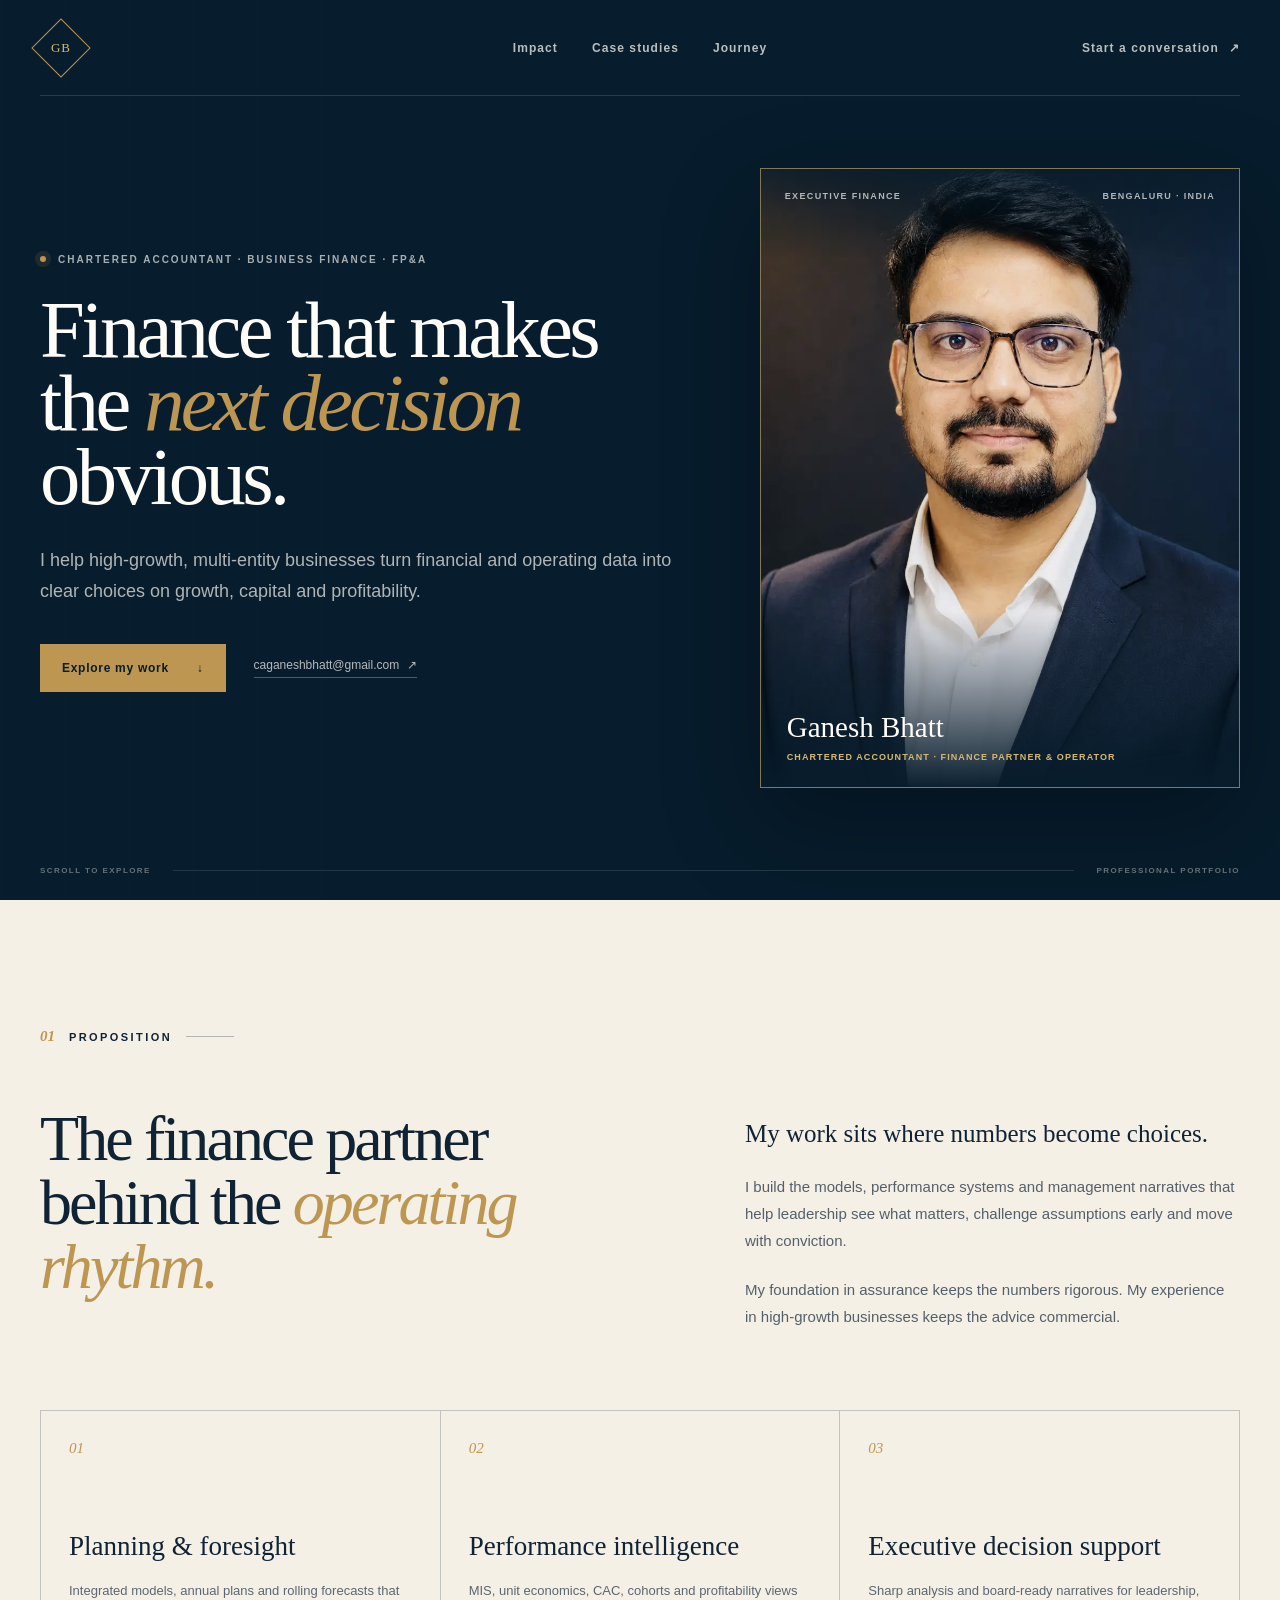
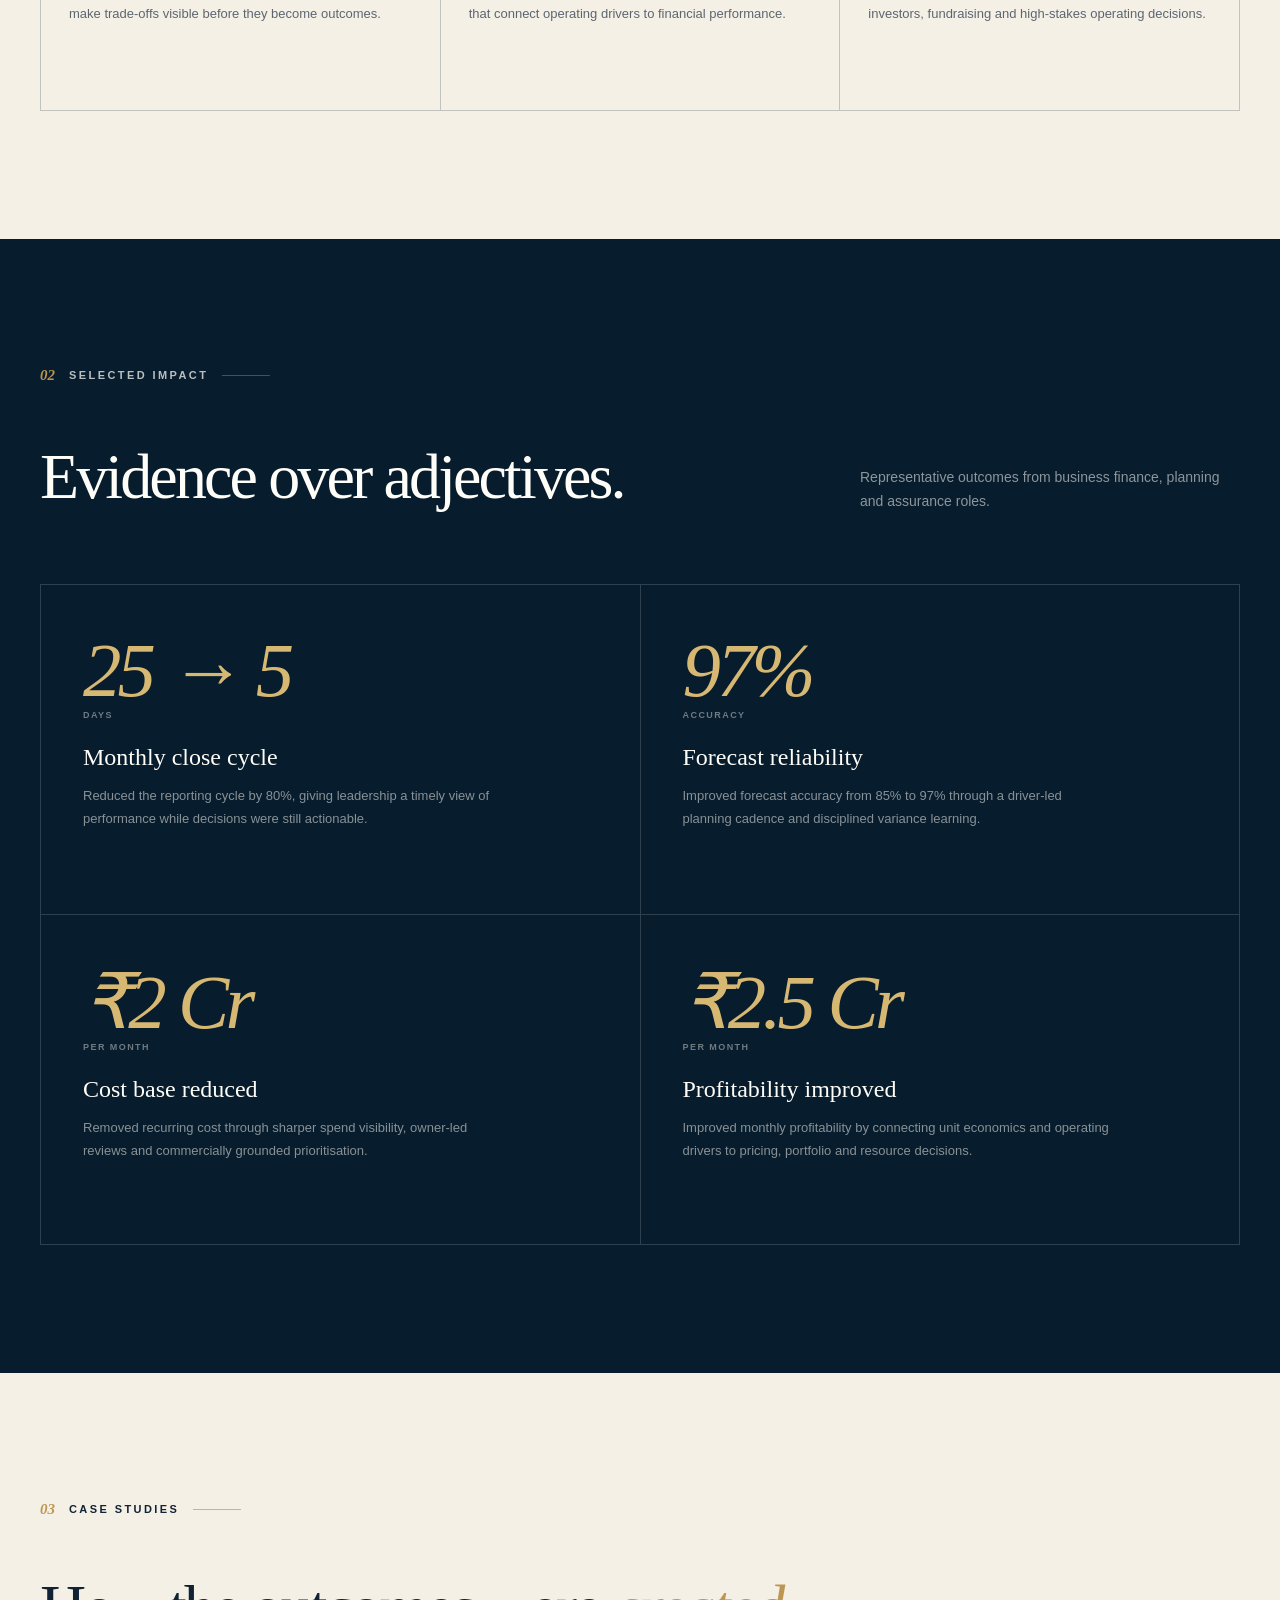
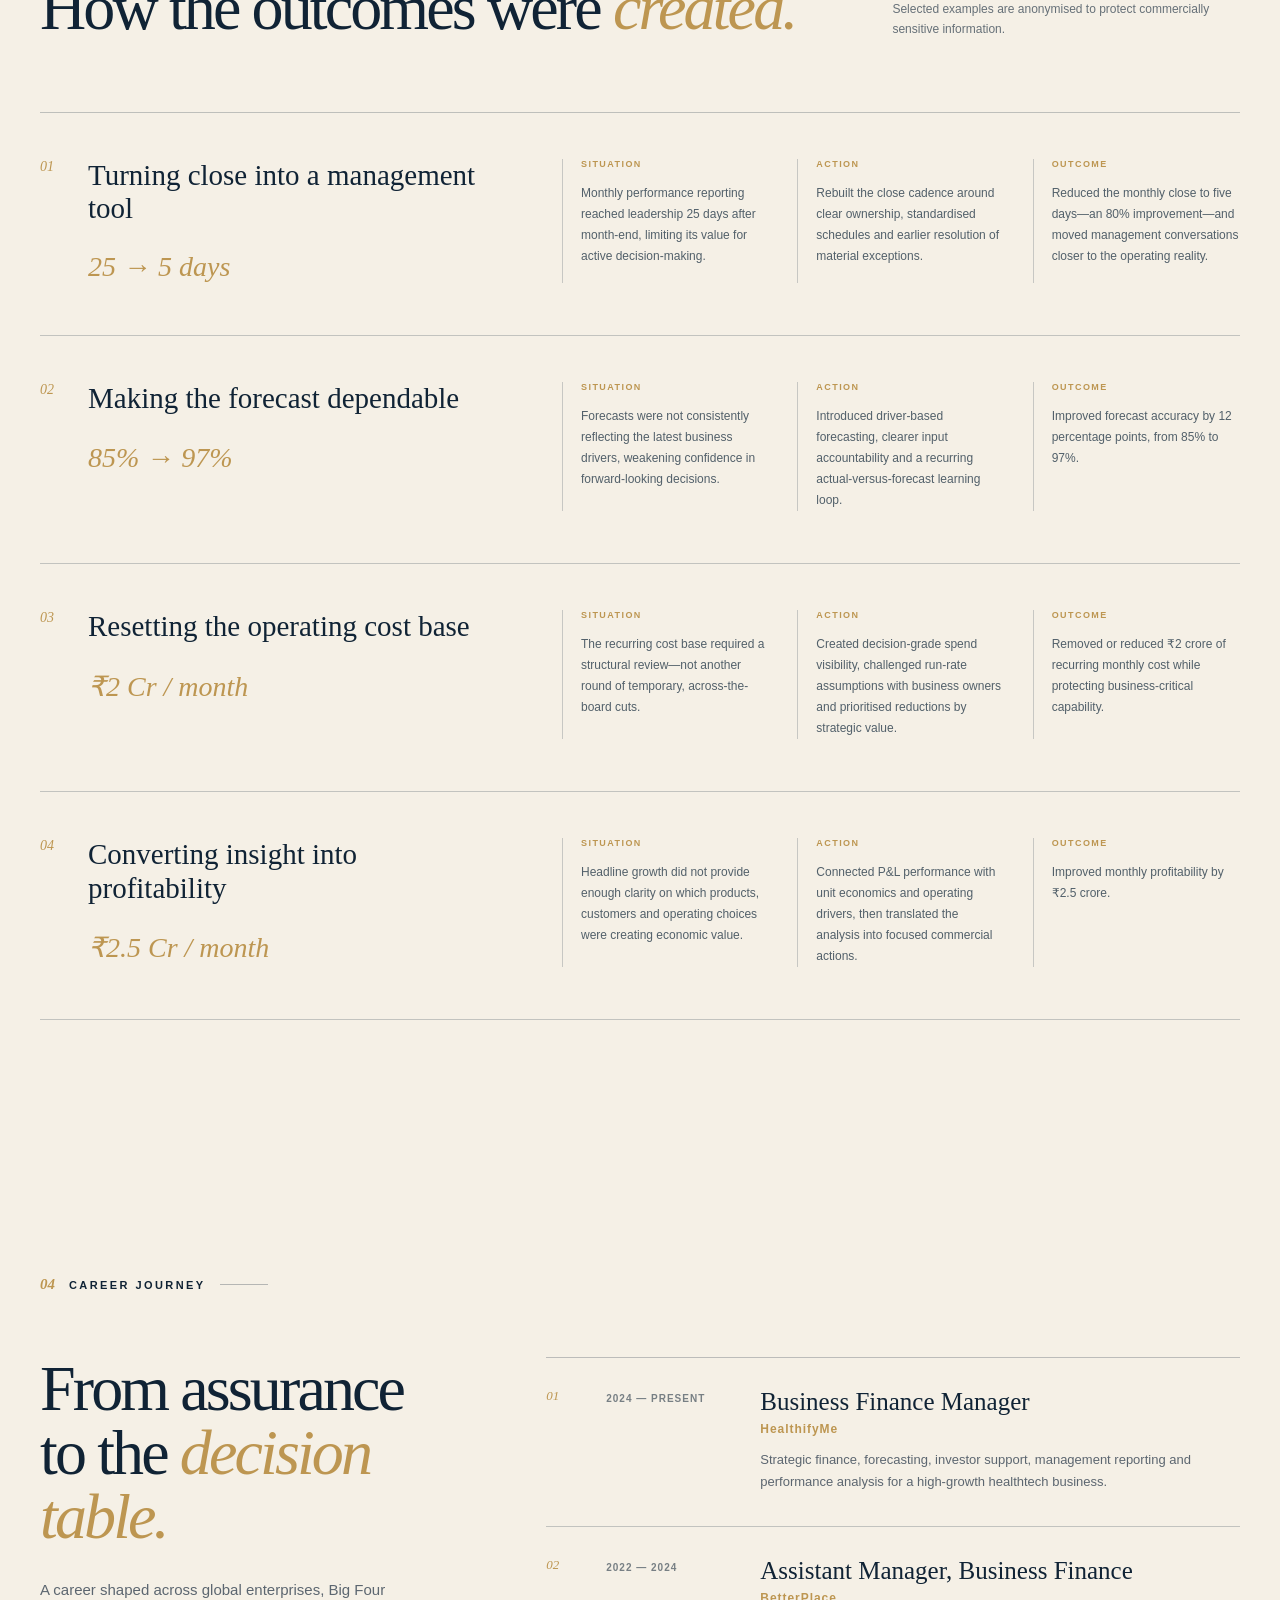
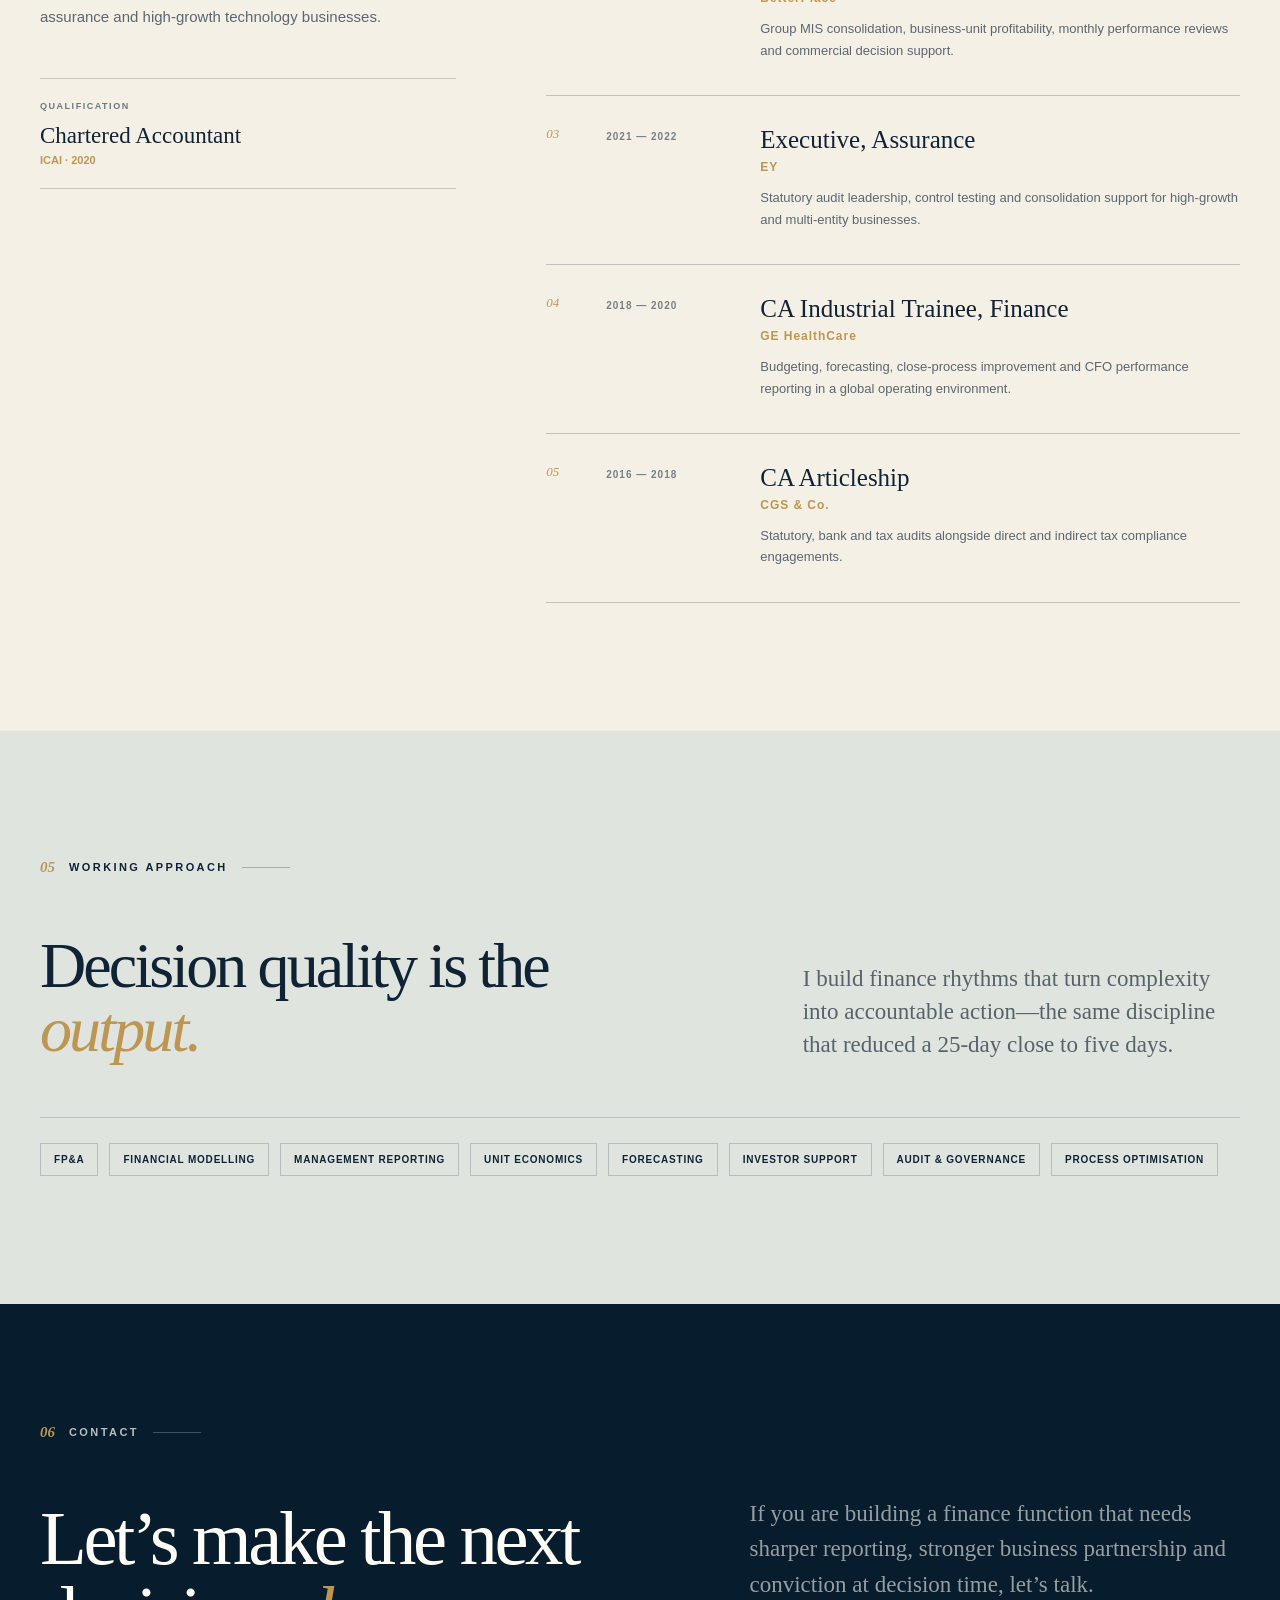
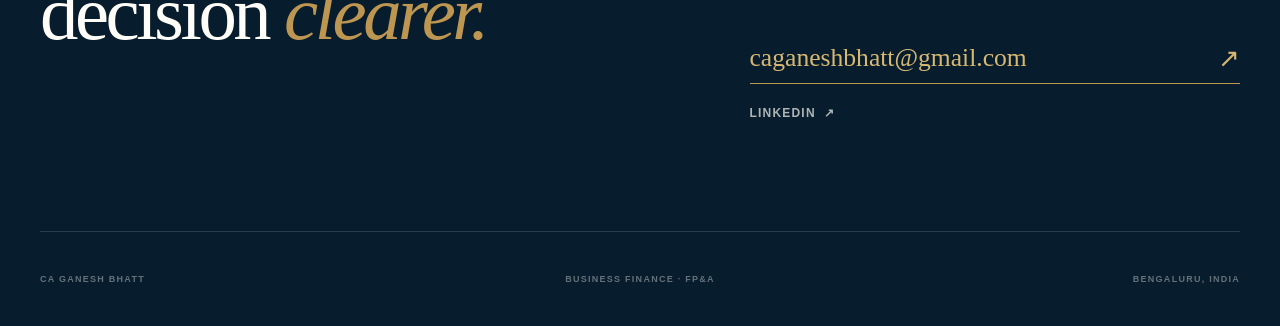
==== commit efab9913: "Remove duplicated portfolio markup" ====
--- a/gb-profile-n7q4k2mx/index.html
+++ b/gb-profile-n7q4k2mx/index.html
@@ -37,7 +37,6 @@
     <div class="hero-foot shell"><span>Scroll to explore</span><div class="hero-line"></div><span>Professional portfolio</span></div>
   </section>
 
-
   <section class="intro-section section shell" aria-labelledby="intro-title">
     <div class="section-kicker"><span>01</span> Proposition</div>
     <div class="intro-grid">
@@ -51,7 +50,6 @@
     </div>
   </section>
 
-
   <section class="impact-section section" id="impact" aria-labelledby="impact-title"><div class="shell">
     <div class="section-kicker light"><span>02</span> Selected impact</div>
     <div class="impact-heading"><h2 id="impact-title">Evidence over adjectives.</h2><p>Representative outcomes from business finance, planning and assurance roles.</p></div>
@@ -62,7 +60,6 @@
       <article class="impact-card"><strong>₹2.5 Cr</strong><span class="impact-suffix">per month</span><h3>Profitability improved</h3><p>Improved monthly profitability by connecting unit economics and operating drivers to pricing, portfolio and resource decisions.</p></article>
     </div>
   </div></section>
-
 
   <section class="case-section section shell" id="case-studies" aria-labelledby="case-title">
     <div class="section-kicker"><span>03</span> Case studies</div>
@@ -87,7 +84,6 @@
     </div>
   </section>
 
-
   <section class="journey-section section shell" id="journey" aria-labelledby="journey-title">
     <div class="section-kicker"><span>04</span> Career journey</div>
     <div class="journey-layout">
@@ -102,131 +98,11 @@
     </div>
   </section>
 
-
   <section class="approach-section section" id="approach" aria-labelledby="approach-title"><div class="shell">
     <div class="section-kicker"><span>05</span> Working approach</div>
     <div class="approach-heading"><h2 id="approach-title">Decision quality is the <em>output.</em></h2><p>I build finance rhythms that turn complexity into accountable action—the same discipline that reduced a 25-day close to five days.</p></div>
     <div class="expertise-row" aria-label="Areas of expertise"><span>FP&amp;A</span><span>Financial modelling</span><span>Management reporting</span><span>Unit economics</span><span>Forecasting</span><span>Investor support</span><span>Audit &amp; governance</span><span>Process optimisation</span></div>
   </div></section>
-
-
-  <section class="contact-section" id="contact" aria-labelledby="contact-title">
-    <div class="shell contact-grid"><div><div class="section-kicker light"><span>06</span> Contact</div><h2 id="contact-title">Let’s make the next decision <em>clearer.</em></h2></div><div class="contact-copy"><p>If you are building a finance function that needs sharper reporting, stronger business partnership and conviction at decision time, let’s talk.</p><a class="contact-email" href="mailto:caganeshbhatt@gmail.com">caganeshbhatt@gmail.com <span aria-hidden="true">↗</span></a><a class="linkedin-link" href="https://www.linkedin.com/in/ganesh-bhatt-81128a135" target="_blank" rel="noreferrer">LinkedIn <span aria-hidden="true">↗</span></a></div></div>
-    <footer class="site-footer shell"><span>CA Ganesh Bhatt</span><span>Business Finance · FP&amp;A</span><span>Bengaluru, India</span></footer>
-  </section>
-</main>
-</body>
-</html><!doctype html>
-<html lang="en">
-<head>
-  <meta charset="utf-8">
-  <meta name="viewport" content="width=device-width, initial-scale=1">
-  <meta name="robots" content="noindex, nofollow, noarchive, nosnippet, noimageindex">
-  <meta name="googlebot" content="noindex, nofollow, noarchive, nosnippet, noimageindex">
-  <meta name="bingbot" content="noindex, nofollow, noarchive, nosnippet, noimageindex">
-  <meta name="description" content="Ganesh Bhatt is a Chartered Accountant and business finance professional specialising in FP&A, financial modelling, performance management and executive decision support.">
-  <title>Ganesh Bhatt | Finance &amp; FP&amp;A</title>
-  <link rel="stylesheet" href="../style.css?v=3">
-</head>
-<body>
-<main>
-  <section class="hero" id="profile">
-    <header class="site-header shell">
-      <a class="monogram" href="#profile" aria-label="Ganesh Bhatt, home"><span>GB</span></a>
-      <nav aria-label="Primary navigation"><a href="#impact">Impact</a><a href="#case-studies">Case studies</a><a href="#journey">Journey</a></nav>
-      <a class="header-contact" href="#contact">Start a conversation <span aria-hidden="true">↗</span></a>
-    </header>
-    <div class="hero-grid shell">
-      <div class="hero-copy">
-        <p class="eyebrow"><span></span> Chartered Accountant · Business Finance · FP&amp;A</p>
-        <h1>Finance that makes the <em>next decision</em> obvious.</h1>
-        <p class="hero-intro">I help high-growth, multi-entity businesses turn financial and operating data into clear choices on growth, capital and profitability.</p>
-        <div class="hero-actions">
-          <a class="button button-primary" href="#impact">Explore my work <span>↓</span></a>
-          <a class="text-link" href="mailto:caganeshbhatt@gmail.com">caganeshbhatt@gmail.com <span aria-hidden="true">↗</span></a>
-        </div>
-      </div>
-      <aside class="portrait-card" aria-label="Portrait of Ganesh Bhatt">
-        <img src="../ganesh-bhatt-executive-portrait.webp" alt="Ganesh Bhatt, Chartered Accountant and business finance professional">
-        <div class="portrait-topline"><span>Executive finance</span><span>Bengaluru · India</span></div>
-        <div class="portrait-caption"><p>Ganesh Bhatt</p><span>Chartered Accountant · Finance partner &amp; operator</span></div>
-      </aside>
-    </div>
-    <div class="hero-foot shell"><span>Scroll to explore</span><div class="hero-line"></div><span>Professional portfolio</span></div>
-  </section>
-
-
-  <section class="intro-section section shell" aria-labelledby="intro-title">
-    <div class="section-kicker"><span>01</span> Proposition</div>
-    <div class="intro-grid">
-      <h2 id="intro-title">The finance partner behind the <em>operating rhythm.</em></h2>
-      <div class="intro-copy"><p class="lead">My work sits where numbers become choices.</p><p>I build the models, performance systems and management narratives that help leadership see what matters, challenge assumptions early and move with conviction.</p><p>My foundation in assurance keeps the numbers rigorous. My experience in high-growth businesses keeps the advice commercial.</p></div>
-    </div>
-    <div class="capability-grid">
-      <article class="capability-card"><span>01</span><h3>Planning &amp; foresight</h3><p>Integrated models, annual plans and rolling forecasts that make trade-offs visible before they become outcomes.</p></article>
-      <article class="capability-card"><span>02</span><h3>Performance intelligence</h3><p>MIS, unit economics, CAC, cohorts and profitability views that connect operating drivers to financial performance.</p></article>
-      <article class="capability-card"><span>03</span><h3>Executive decision support</h3><p>Sharp analysis and board-ready narratives for leadership, investors, fundraising and high-stakes operating decisions.</p></article>
-    </div>
-  </section>
-
-
-  <section class="impact-section section" id="impact" aria-labelledby="impact-title"><div class="shell">
-    <div class="section-kicker light"><span>02</span> Selected impact</div>
-    <div class="impact-heading"><h2 id="impact-title">Evidence over adjectives.</h2><p>Representative outcomes from business finance, planning and assurance roles.</p></div>
-    <div class="impact-grid">
-      <article class="impact-card"><strong>25 → 5</strong><span class="impact-suffix">days</span><h3>Monthly close cycle</h3><p>Reduced the reporting cycle by 80%, giving leadership a timely view of performance while decisions were still actionable.</p></article>
-      <article class="impact-card"><strong>97%</strong><span class="impact-suffix">accuracy</span><h3>Forecast reliability</h3><p>Improved forecast accuracy from 85% to 97% through a driver-led planning cadence and disciplined variance learning.</p></article>
-      <article class="impact-card"><strong>₹2 Cr</strong><span class="impact-suffix">per month</span><h3>Cost base reduced</h3><p>Removed recurring cost through sharper spend visibility, owner-led reviews and commercially grounded prioritisation.</p></article>
-      <article class="impact-card"><strong>₹2.5 Cr</strong><span class="impact-suffix">per month</span><h3>Profitability improved</h3><p>Improved monthly profitability by connecting unit economics and operating drivers to pricing, portfolio and resource decisions.</p></article>
-    </div>
-  </div></section>
-
-
-  <section class="case-section section shell" id="case-studies" aria-labelledby="case-title">
-    <div class="section-kicker"><span>03</span> Case studies</div>
-    <div class="case-heading"><h2 id="case-title">How the outcomes were <em>created.</em></h2><p>Selected examples are anonymised to protect commercially sensitive information.</p></div>
-    <div class="case-list">
-      <article class="case-card">
-        <div class="case-card-heading"><span>01</span><h3>Turning close into a management tool</h3><strong>25 → 5 days</strong></div>
-        <dl><div><dt>Situation</dt><dd>Monthly performance reporting reached leadership 25 days after month-end, limiting its value for active decision-making.</dd></div><div><dt>Action</dt><dd>Rebuilt the close cadence around clear ownership, standardised schedules and earlier resolution of material exceptions.</dd></div><div><dt>Outcome</dt><dd>Reduced the monthly close to five days—an 80% improvement—and moved management conversations closer to the operating reality.</dd></div></dl>
-      </article>
-      <article class="case-card">
-        <div class="case-card-heading"><span>02</span><h3>Making the forecast dependable</h3><strong>85% → 97%</strong></div>
-        <dl><div><dt>Situation</dt><dd>Forecasts were not consistently reflecting the latest business drivers, weakening confidence in forward-looking decisions.</dd></div><div><dt>Action</dt><dd>Introduced driver-based forecasting, clearer input accountability and a recurring actual-versus-forecast learning loop.</dd></div><div><dt>Outcome</dt><dd>Improved forecast accuracy by 12 percentage points, from 85% to 97%.</dd></div></dl>
-      </article>
-      <article class="case-card">
-        <div class="case-card-heading"><span>03</span><h3>Resetting the operating cost base</h3><strong>₹2 Cr / month</strong></div>
-        <dl><div><dt>Situation</dt><dd>The recurring cost base required a structural review—not another round of temporary, across-the-board cuts.</dd></div><div><dt>Action</dt><dd>Created decision-grade spend visibility, challenged run-rate assumptions with business owners and prioritised reductions by strategic value.</dd></div><div><dt>Outcome</dt><dd>Removed or reduced ₹2 crore of recurring monthly cost while protecting business-critical capability.</dd></div></dl>
-      </article>
-      <article class="case-card">
-        <div class="case-card-heading"><span>04</span><h3>Converting insight into profitability</h3><strong>₹2.5 Cr / month</strong></div>
-        <dl><div><dt>Situation</dt><dd>Headline growth did not provide enough clarity on which products, customers and operating choices were creating economic value.</dd></div><div><dt>Action</dt><dd>Connected P&amp;L performance with unit economics and operating drivers, then translated the analysis into focused commercial actions.</dd></div><div><dt>Outcome</dt><dd>Improved monthly profitability by ₹2.5 crore.</dd></div></dl>
-      </article>
-    </div>
-  </section>
-
-
-  <section class="journey-section section shell" id="journey" aria-labelledby="journey-title">
-    <div class="section-kicker"><span>04</span> Career journey</div>
-    <div class="journey-layout">
-      <div class="journey-intro"><h2 id="journey-title">From assurance to the <em>decision table.</em></h2><p>A career shaped across global enterprises, Big Four assurance and high-growth technology businesses.</p><div class="qualification"><span>Qualification</span><strong>Chartered Accountant</strong><small>ICAI · 2020</small></div></div>
-      <div class="timeline">
-        <article class="timeline-row"><span class="timeline-index">01</span><div class="timeline-period">2024 — Present</div><div class="timeline-body"><h3>Business Finance Manager</h3><strong>HealthifyMe</strong><p>Strategic finance, forecasting, investor support, management reporting and performance analysis for a high-growth healthtech business.</p></div></article>
-        <article class="timeline-row"><span class="timeline-index">02</span><div class="timeline-period">2022 — 2024</div><div class="timeline-body"><h3>Assistant Manager, Business Finance</h3><strong>BetterPlace</strong><p>Group MIS consolidation, business-unit profitability, monthly performance reviews and commercial decision support.</p></div></article>
-        <article class="timeline-row"><span class="timeline-index">03</span><div class="timeline-period">2021 — 2022</div><div class="timeline-body"><h3>Executive, Assurance</h3><strong>EY</strong><p>Statutory audit leadership, control testing and consolidation support for high-growth and multi-entity businesses.</p></div></article>
-        <article class="timeline-row"><span class="timeline-index">04</span><div class="timeline-period">2018 — 2020</div><div class="timeline-body"><h3>CA Industrial Trainee, Finance</h3><strong>GE HealthCare</strong><p>Budgeting, forecasting, close-process improvement and CFO performance reporting in a global operating environment.</p></div></article>
-        <article class="timeline-row"><span class="timeline-index">05</span><div class="timeline-period">2016 — 2018</div><div class="timeline-body"><h3>CA Articleship</h3><strong>CGS &amp; Co.</strong><p>Statutory, bank and tax audits alongside direct and indirect tax compliance engagements.</p></div></article>
-      </div>
-    </div>
-  </section>
-
-
-  <section class="approach-section section" id="approach" aria-labelledby="approach-title"><div class="shell">
-    <div class="section-kicker"><span>05</span> Working approach</div>
-    <div class="approach-heading"><h2 id="approach-title">Decision quality is the <em>output.</em></h2><p>I build finance rhythms that turn complexity into accountable action—the same discipline that reduced a 25-day close to five days.</p></div>
-    <div class="expertise-row" aria-label="Areas of expertise"><span>FP&amp;A</span><span>Financial modelling</span><span>Management reporting</span><span>Unit economics</span><span>Forecasting</span><span>Investor support</span><span>Audit &amp; governance</span><span>Process optimisation</span></div>
-  </div></section>
-
 
   <section class="contact-section" id="contact" aria-labelledby="contact-title">
     <div class="shell contact-grid"><div><div class="section-kicker light"><span>06</span> Contact</div><h2 id="contact-title">Let’s make the next decision <em>clearer.</em></h2></div><div class="contact-copy"><p>If you are building a finance function that needs sharper reporting, stronger business partnership and conviction at decision time, let’s talk.</p><a class="contact-email" href="mailto:caganeshbhatt@gmail.com">caganeshbhatt@gmail.com <span aria-hidden="true">↗</span></a><a class="linkedin-link" href="https://www.linkedin.com/in/ganesh-bhatt-81128a135" target="_blank" rel="noreferrer">LinkedIn <span aria-hidden="true">↗</span></a></div></div>
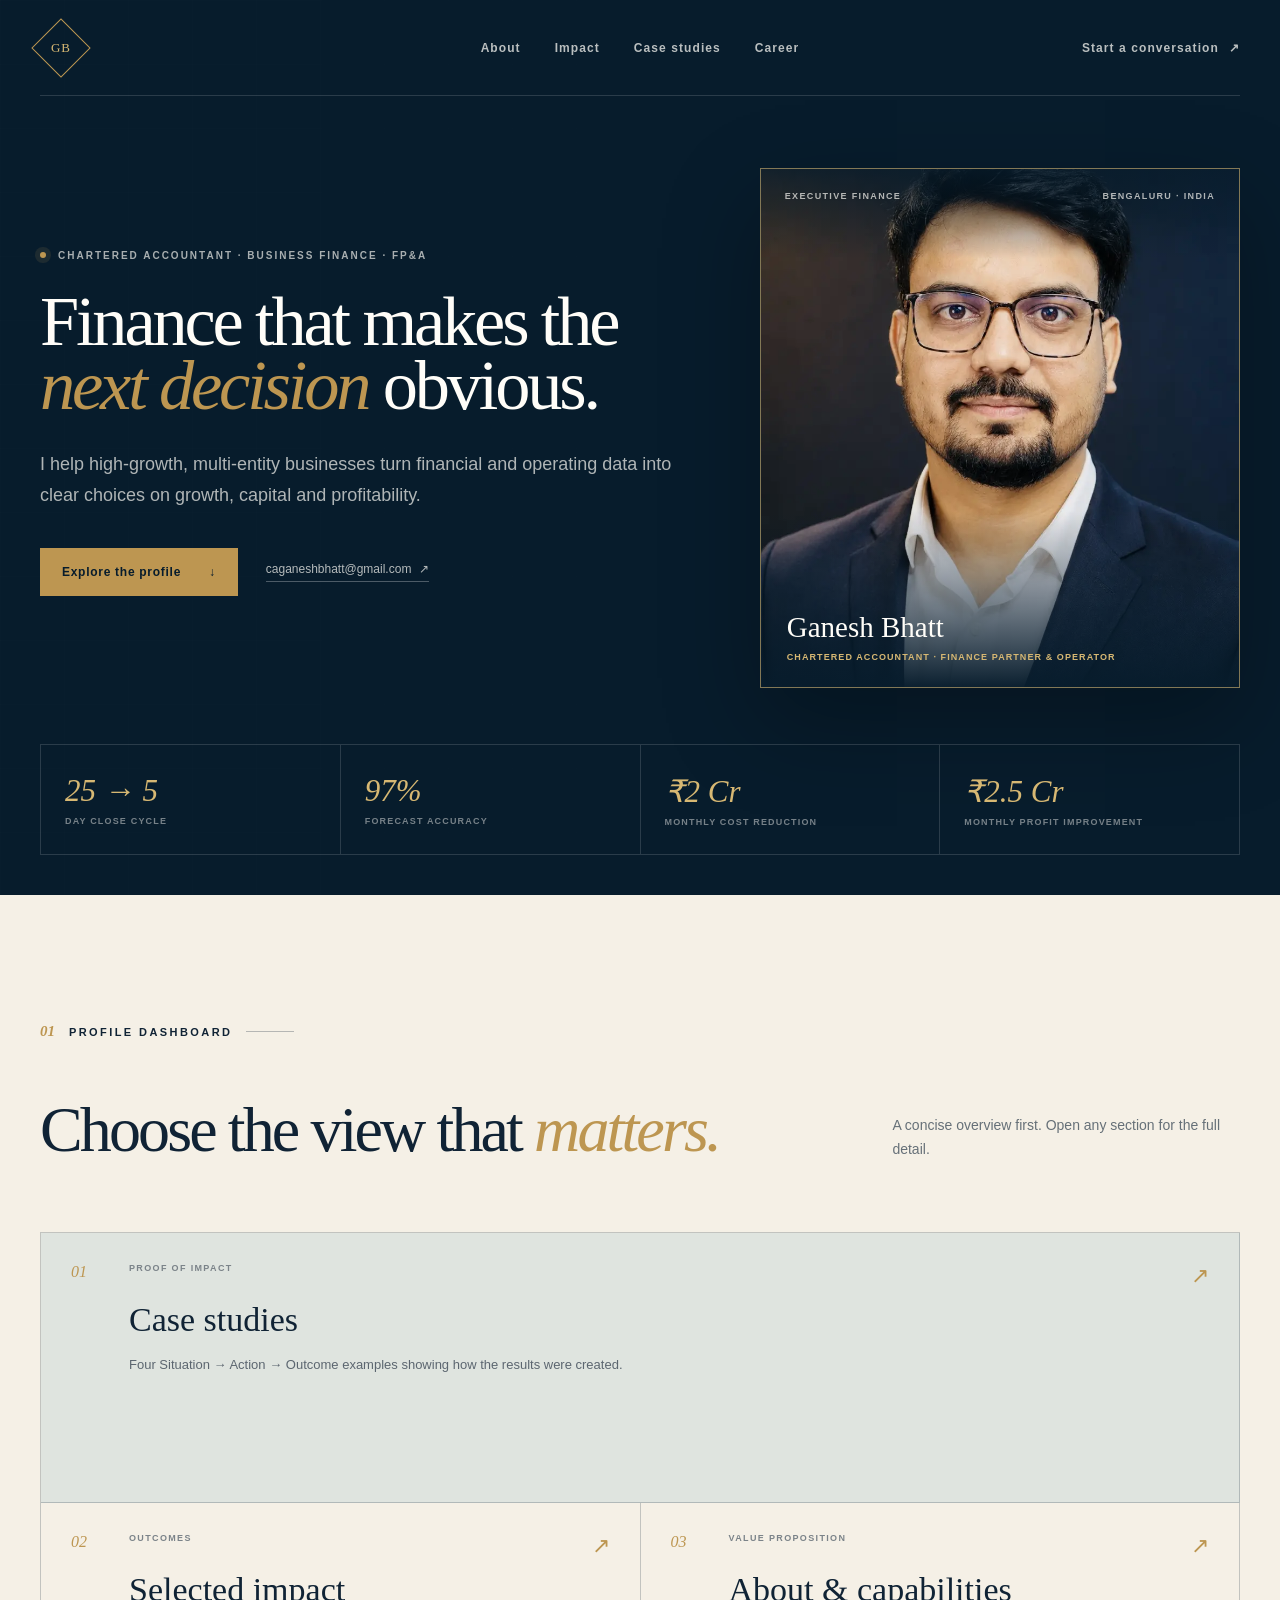
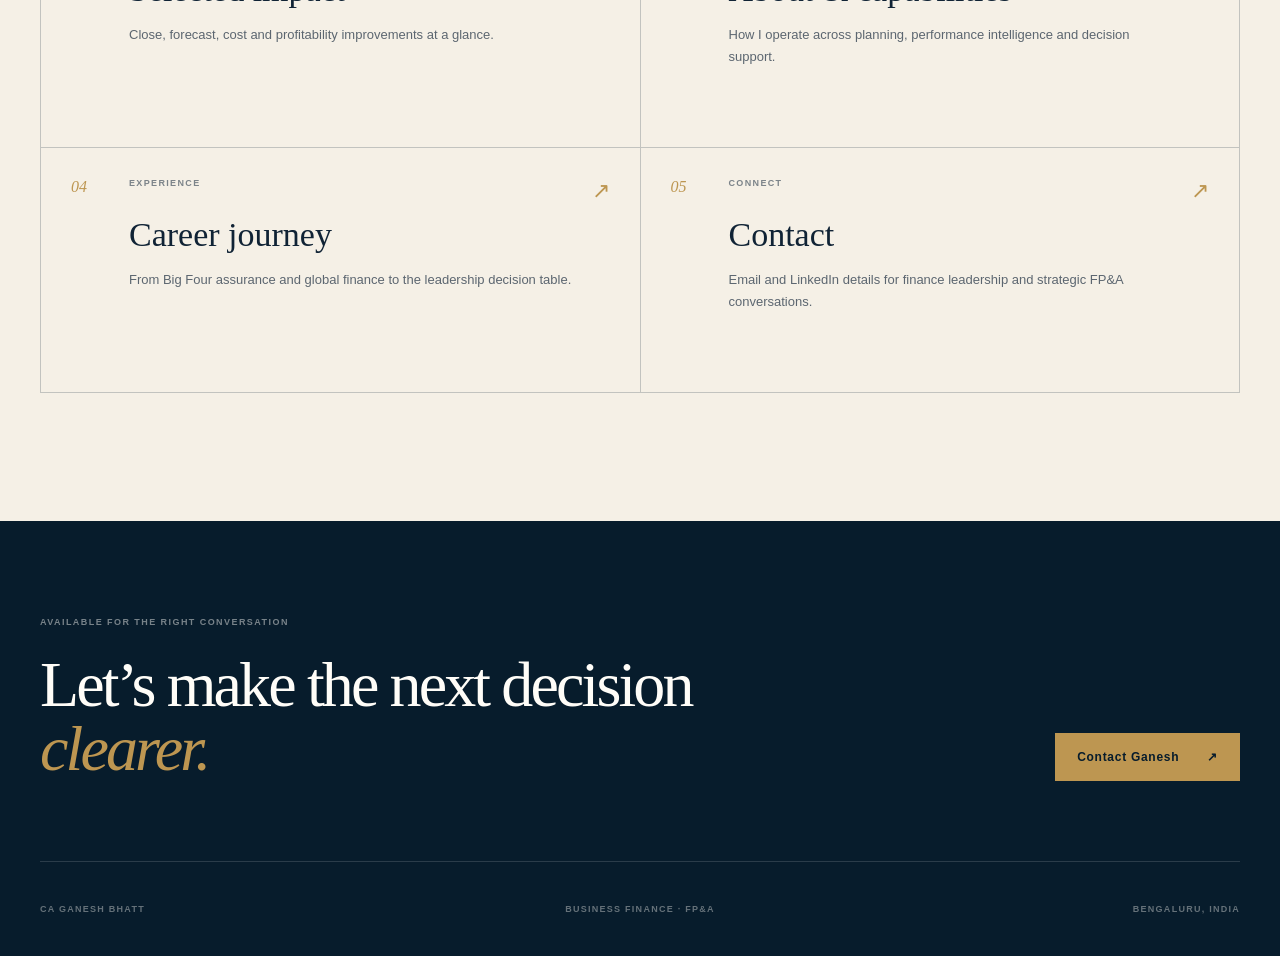
==== commit 729a843d: "Convert portfolio to dashboard and separate pages" ====
--- a/gb-profile-n7q4k2mx/index.html
+++ b/gb-profile-n7q4k2mx/index.html
@@ -9,103 +9,88 @@
   <meta name="description" content="Ganesh Bhatt is a Chartered Accountant and business finance professional specialising in FP&A, financial modelling, performance management and executive decision support.">
   <title>Ganesh Bhatt | Finance &amp; FP&amp;A</title>
   <link rel="stylesheet" href="../style.css?v=3">
+  <link rel="stylesheet" href="multipage.css?v=1">
 </head>
-<body>
+<body class="dashboard-page">
 <main>
-  <section class="hero" id="profile">
+  <section class="hero dashboard-hero" id="profile">
     <header class="site-header shell">
-      <a class="monogram" href="#profile" aria-label="Ganesh Bhatt, home"><span>GB</span></a>
-      <nav aria-label="Primary navigation"><a href="#impact">Impact</a><a href="#case-studies">Case studies</a><a href="#journey">Journey</a></nav>
-      <a class="header-contact" href="#contact">Start a conversation <span aria-hidden="true">↗</span></a>
+      <a class="monogram" href="index.html" aria-label="Ganesh Bhatt, dashboard"><span>GB</span></a>
+      <nav aria-label="Primary navigation">
+        <a href="about.html">About</a>
+        <a href="impact.html">Impact</a>
+        <a href="case-studies.html">Case studies</a>
+        <a href="career.html">Career</a>
+      </nav>
+      <a class="header-contact" href="contact.html">Start a conversation <span aria-hidden="true">↗</span></a>
     </header>
-    <div class="hero-grid shell">
+
+    <div class="hero-grid dashboard-hero-grid shell">
       <div class="hero-copy">
         <p class="eyebrow"><span></span> Chartered Accountant · Business Finance · FP&amp;A</p>
         <h1>Finance that makes the <em>next decision</em> obvious.</h1>
         <p class="hero-intro">I help high-growth, multi-entity businesses turn financial and operating data into clear choices on growth, capital and profitability.</p>
         <div class="hero-actions">
-          <a class="button button-primary" href="#impact">Explore my work <span>↓</span></a>
+          <a class="button button-primary" href="#dashboard">Explore the profile <span>↓</span></a>
           <a class="text-link" href="mailto:caganeshbhatt@gmail.com">caganeshbhatt@gmail.com <span aria-hidden="true">↗</span></a>
         </div>
       </div>
-      <aside class="portrait-card" aria-label="Portrait of Ganesh Bhatt">
+      <aside class="portrait-card dashboard-portrait" aria-label="Portrait of Ganesh Bhatt">
         <img src="../ganesh-bhatt-executive-portrait.webp" alt="Ganesh Bhatt, Chartered Accountant and business finance professional">
         <div class="portrait-topline"><span>Executive finance</span><span>Bengaluru · India</span></div>
         <div class="portrait-caption"><p>Ganesh Bhatt</p><span>Chartered Accountant · Finance partner &amp; operator</span></div>
       </aside>
     </div>
-    <div class="hero-foot shell"><span>Scroll to explore</span><div class="hero-line"></div><span>Professional portfolio</span></div>
-  </section>
 
-  <section class="intro-section section shell" aria-labelledby="intro-title">
-    <div class="section-kicker"><span>01</span> Proposition</div>
-    <div class="intro-grid">
-      <h2 id="intro-title">The finance partner behind the <em>operating rhythm.</em></h2>
-      <div class="intro-copy"><p class="lead">My work sits where numbers become choices.</p><p>I build the models, performance systems and management narratives that help leadership see what matters, challenge assumptions early and move with conviction.</p><p>My foundation in assurance keeps the numbers rigorous. My experience in high-growth businesses keeps the advice commercial.</p></div>
-    </div>
-    <div class="capability-grid">
-      <article class="capability-card"><span>01</span><h3>Planning &amp; foresight</h3><p>Integrated models, annual plans and rolling forecasts that make trade-offs visible before they become outcomes.</p></article>
-      <article class="capability-card"><span>02</span><h3>Performance intelligence</h3><p>MIS, unit economics, CAC, cohorts and profitability views that connect operating drivers to financial performance.</p></article>
-      <article class="capability-card"><span>03</span><h3>Executive decision support</h3><p>Sharp analysis and board-ready narratives for leadership, investors, fundraising and high-stakes operating decisions.</p></article>
+    <div class="dashboard-stats shell" aria-label="Selected outcomes">
+      <div><strong>25 → 5</strong><span>Day close cycle</span></div>
+      <div><strong>97%</strong><span>Forecast accuracy</span></div>
+      <div><strong>₹2 Cr</strong><span>Monthly cost reduction</span></div>
+      <div><strong>₹2.5 Cr</strong><span>Monthly profit improvement</span></div>
     </div>
   </section>
 
-  <section class="impact-section section" id="impact" aria-labelledby="impact-title"><div class="shell">
-    <div class="section-kicker light"><span>02</span> Selected impact</div>
-    <div class="impact-heading"><h2 id="impact-title">Evidence over adjectives.</h2><p>Representative outcomes from business finance, planning and assurance roles.</p></div>
-    <div class="impact-grid">
-      <article class="impact-card"><strong>25 → 5</strong><span class="impact-suffix">days</span><h3>Monthly close cycle</h3><p>Reduced the reporting cycle by 80%, giving leadership a timely view of performance while decisions were still actionable.</p></article>
-      <article class="impact-card"><strong>97%</strong><span class="impact-suffix">accuracy</span><h3>Forecast reliability</h3><p>Improved forecast accuracy from 85% to 97% through a driver-led planning cadence and disciplined variance learning.</p></article>
-      <article class="impact-card"><strong>₹2 Cr</strong><span class="impact-suffix">per month</span><h3>Cost base reduced</h3><p>Removed recurring cost through sharper spend visibility, owner-led reviews and commercially grounded prioritisation.</p></article>
-      <article class="impact-card"><strong>₹2.5 Cr</strong><span class="impact-suffix">per month</span><h3>Profitability improved</h3><p>Improved monthly profitability by connecting unit economics and operating drivers to pricing, portfolio and resource decisions.</p></article>
+  <section class="dashboard-directory section shell" id="dashboard" aria-labelledby="dashboard-title">
+    <div class="section-kicker"><span>01</span> Profile dashboard</div>
+    <div class="dashboard-heading">
+      <h2 id="dashboard-title">Choose the view that <em>matters.</em></h2>
+      <p>A concise overview first. Open any section for the full detail.</p>
     </div>
-  </div></section>
 
-  <section class="case-section section shell" id="case-studies" aria-labelledby="case-title">
-    <div class="section-kicker"><span>03</span> Case studies</div>
-    <div class="case-heading"><h2 id="case-title">How the outcomes were <em>created.</em></h2><p>Selected examples are anonymised to protect commercially sensitive information.</p></div>
-    <div class="case-list">
-      <article class="case-card">
-        <div class="case-card-heading"><span>01</span><h3>Turning close into a management tool</h3><strong>25 → 5 days</strong></div>
-        <dl><div><dt>Situation</dt><dd>Monthly performance reporting reached leadership 25 days after month-end, limiting its value for active decision-making.</dd></div><div><dt>Action</dt><dd>Rebuilt the close cadence around clear ownership, standardised schedules and earlier resolution of material exceptions.</dd></div><div><dt>Outcome</dt><dd>Reduced the monthly close to five days—an 80% improvement—and moved management conversations closer to the operating reality.</dd></div></dl>
-      </article>
-      <article class="case-card">
-        <div class="case-card-heading"><span>02</span><h3>Making the forecast dependable</h3><strong>85% → 97%</strong></div>
-        <dl><div><dt>Situation</dt><dd>Forecasts were not consistently reflecting the latest business drivers, weakening confidence in forward-looking decisions.</dd></div><div><dt>Action</dt><dd>Introduced driver-based forecasting, clearer input accountability and a recurring actual-versus-forecast learning loop.</dd></div><div><dt>Outcome</dt><dd>Improved forecast accuracy by 12 percentage points, from 85% to 97%.</dd></div></dl>
-      </article>
-      <article class="case-card">
-        <div class="case-card-heading"><span>03</span><h3>Resetting the operating cost base</h3><strong>₹2 Cr / month</strong></div>
-        <dl><div><dt>Situation</dt><dd>The recurring cost base required a structural review—not another round of temporary, across-the-board cuts.</dd></div><div><dt>Action</dt><dd>Created decision-grade spend visibility, challenged run-rate assumptions with business owners and prioritised reductions by strategic value.</dd></div><div><dt>Outcome</dt><dd>Removed or reduced ₹2 crore of recurring monthly cost while protecting business-critical capability.</dd></div></dl>
-      </article>
-      <article class="case-card">
-        <div class="case-card-heading"><span>04</span><h3>Converting insight into profitability</h3><strong>₹2.5 Cr / month</strong></div>
-        <dl><div><dt>Situation</dt><dd>Headline growth did not provide enough clarity on which products, customers and operating choices were creating economic value.</dd></div><div><dt>Action</dt><dd>Connected P&amp;L performance with unit economics and operating drivers, then translated the analysis into focused commercial actions.</dd></div><div><dt>Outcome</dt><dd>Improved monthly profitability by ₹2.5 crore.</dd></div></dl>
-      </article>
+    <div class="dashboard-grid">
+      <a class="dashboard-card dashboard-card-featured" href="case-studies.html">
+        <span class="dashboard-card-number">01</span>
+        <div><small>Proof of impact</small><h3>Case studies</h3><p>Four Situation → Action → Outcome examples showing how the results were created.</p></div>
+        <span class="dashboard-card-arrow" aria-hidden="true">↗</span>
+      </a>
+      <a class="dashboard-card" href="impact.html">
+        <span class="dashboard-card-number">02</span>
+        <div><small>Outcomes</small><h3>Selected impact</h3><p>Close, forecast, cost and profitability improvements at a glance.</p></div>
+        <span class="dashboard-card-arrow" aria-hidden="true">↗</span>
+      </a>
+      <a class="dashboard-card" href="about.html">
+        <span class="dashboard-card-number">03</span>
+        <div><small>Value proposition</small><h3>About &amp; capabilities</h3><p>How I operate across planning, performance intelligence and decision support.</p></div>
+        <span class="dashboard-card-arrow" aria-hidden="true">↗</span>
+      </a>
+      <a class="dashboard-card" href="career.html">
+        <span class="dashboard-card-number">04</span>
+        <div><small>Experience</small><h3>Career journey</h3><p>From Big Four assurance and global finance to the leadership decision table.</p></div>
+        <span class="dashboard-card-arrow" aria-hidden="true">↗</span>
+      </a>
+      <a class="dashboard-card" href="contact.html">
+        <span class="dashboard-card-number">05</span>
+        <div><small>Connect</small><h3>Contact</h3><p>Email and LinkedIn details for finance leadership and strategic FP&amp;A conversations.</p></div>
+        <span class="dashboard-card-arrow" aria-hidden="true">↗</span>
+      </a>
     </div>
   </section>
 
-  <section class="journey-section section shell" id="journey" aria-labelledby="journey-title">
-    <div class="section-kicker"><span>04</span> Career journey</div>
-    <div class="journey-layout">
-      <div class="journey-intro"><h2 id="journey-title">From assurance to the <em>decision table.</em></h2><p>A career shaped across global enterprises, Big Four assurance and high-growth technology businesses.</p><div class="qualification"><span>Qualification</span><strong>Chartered Accountant</strong><small>ICAI · 2020</small></div></div>
-      <div class="timeline">
-        <article class="timeline-row"><span class="timeline-index">01</span><div class="timeline-period">2024 — Present</div><div class="timeline-body"><h3>Business Finance Manager</h3><strong>HealthifyMe</strong><p>Strategic finance, forecasting, investor support, management reporting and performance analysis for a high-growth healthtech business.</p></div></article>
-        <article class="timeline-row"><span class="timeline-index">02</span><div class="timeline-period">2022 — 2024</div><div class="timeline-body"><h3>Assistant Manager, Business Finance</h3><strong>BetterPlace</strong><p>Group MIS consolidation, business-unit profitability, monthly performance reviews and commercial decision support.</p></div></article>
-        <article class="timeline-row"><span class="timeline-index">03</span><div class="timeline-period">2021 — 2022</div><div class="timeline-body"><h3>Executive, Assurance</h3><strong>EY</strong><p>Statutory audit leadership, control testing and consolidation support for high-growth and multi-entity businesses.</p></div></article>
-        <article class="timeline-row"><span class="timeline-index">04</span><div class="timeline-period">2018 — 2020</div><div class="timeline-body"><h3>CA Industrial Trainee, Finance</h3><strong>GE HealthCare</strong><p>Budgeting, forecasting, close-process improvement and CFO performance reporting in a global operating environment.</p></div></article>
-        <article class="timeline-row"><span class="timeline-index">05</span><div class="timeline-period">2016 — 2018</div><div class="timeline-body"><h3>CA Articleship</h3><strong>CGS &amp; Co.</strong><p>Statutory, bank and tax audits alongside direct and indirect tax compliance engagements.</p></div></article>
-      </div>
+  <section class="dashboard-contact">
+    <div class="shell dashboard-contact-inner">
+      <div><span>Available for the right conversation</span><h2>Let’s make the next decision <em>clearer.</em></h2></div>
+      <a class="button button-primary" href="contact.html">Contact Ganesh <span>↗</span></a>
     </div>
-  </section>
-
-  <section class="approach-section section" id="approach" aria-labelledby="approach-title"><div class="shell">
-    <div class="section-kicker"><span>05</span> Working approach</div>
-    <div class="approach-heading"><h2 id="approach-title">Decision quality is the <em>output.</em></h2><p>I build finance rhythms that turn complexity into accountable action—the same discipline that reduced a 25-day close to five days.</p></div>
-    <div class="expertise-row" aria-label="Areas of expertise"><span>FP&amp;A</span><span>Financial modelling</span><span>Management reporting</span><span>Unit economics</span><span>Forecasting</span><span>Investor support</span><span>Audit &amp; governance</span><span>Process optimisation</span></div>
-  </div></section>
-
-  <section class="contact-section" id="contact" aria-labelledby="contact-title">
-    <div class="shell contact-grid"><div><div class="section-kicker light"><span>06</span> Contact</div><h2 id="contact-title">Let’s make the next decision <em>clearer.</em></h2></div><div class="contact-copy"><p>If you are building a finance function that needs sharper reporting, stronger business partnership and conviction at decision time, let’s talk.</p><a class="contact-email" href="mailto:caganeshbhatt@gmail.com">caganeshbhatt@gmail.com <span aria-hidden="true">↗</span></a><a class="linkedin-link" href="https://www.linkedin.com/in/ganesh-bhatt-81128a135" target="_blank" rel="noreferrer">LinkedIn <span aria-hidden="true">↗</span></a></div></div>
     <footer class="site-footer shell"><span>CA Ganesh Bhatt</span><span>Business Finance · FP&amp;A</span><span>Bengaluru, India</span></footer>
   </section>
 </main>
--- a/gb-profile-n7q4k2mx/multipage.css
+++ b/gb-profile-n7q4k2mx/multipage.css
@@ -0,0 +1,256 @@
+/* Multi-page portfolio layer */
+.site-header nav a.active,
+.site-header .header-contact.active { color: var(--brass-light); }
+
+.dashboard-hero { min-height: auto; }
+.dashboard-hero-grid { min-height: auto; padding-block: 72px 56px; }
+.dashboard-hero h1 { font-size: clamp(58px, 5.5vw, 88px); }
+.dashboard-portrait { height: 520px; }
+.dashboard-stats {
+  display: grid;
+  grid-template-columns: repeat(4, 1fr);
+  position: relative;
+  z-index: 2;
+  border-top: 1px solid rgba(255,255,255,.14);
+  border-left: 1px solid rgba(255,255,255,.14);
+  margin-bottom: 40px;
+}
+.dashboard-stats div {
+  min-height: 110px;
+  display: flex;
+  flex-direction: column;
+  justify-content: center;
+  padding: 20px 24px;
+  border-right: 1px solid rgba(255,255,255,.14);
+  border-bottom: 1px solid rgba(255,255,255,.14);
+}
+.dashboard-stats strong {
+  color: var(--brass-light);
+  font-family: var(--serif);
+  font-size: 31px;
+  font-style: italic;
+  font-weight: 400;
+}
+.dashboard-stats span {
+  margin-top: 7px;
+  color: rgba(255,253,248,.45);
+  font-size: 9px;
+  font-weight: 700;
+  letter-spacing: .13em;
+  text-transform: uppercase;
+}
+
+.dashboard-directory { background: var(--paper); }
+.dashboard-heading {
+  margin-top: 58px;
+  display: grid;
+  grid-template-columns: 1fr .45fr;
+  gap: 80px;
+  align-items: end;
+}
+.dashboard-heading h2 {
+  max-width: 760px;
+  font-size: clamp(50px, 5vw, 78px);
+  line-height: 1;
+}
+.dashboard-heading p {
+  color: #667078;
+  font-size: 14px;
+  line-height: 1.7;
+}
+.dashboard-grid {
+  margin-top: 70px;
+  display: grid;
+  grid-template-columns: repeat(2, 1fr);
+  border-top: 1px solid rgba(16,35,53,.22);
+  border-left: 1px solid rgba(16,35,53,.22);
+}
+.dashboard-card {
+  min-height: 245px;
+  display: grid;
+  grid-template-columns: 38px 1fr auto;
+  gap: 20px;
+  padding: 30px;
+  border-right: 1px solid rgba(16,35,53,.22);
+  border-bottom: 1px solid rgba(16,35,53,.22);
+  transition: color .3s ease, background .3s ease, transform .3s ease;
+}
+.dashboard-card:hover,
+.dashboard-card:focus-visible {
+  background: var(--white);
+  transform: translateY(-4px);
+}
+.dashboard-card-featured {
+  grid-column: span 2;
+  min-height: 270px;
+  background: var(--mist);
+}
+.dashboard-card-number {
+  color: var(--brass);
+  font-family: var(--serif);
+  font-size: 16px;
+  font-style: italic;
+}
+.dashboard-card small {
+  display: block;
+  color: #7b8389;
+  font-size: 9px;
+  font-weight: 800;
+  letter-spacing: .15em;
+  text-transform: uppercase;
+}
+.dashboard-card h3 {
+  margin-top: 28px;
+  font-family: var(--serif);
+  font-size: 34px;
+  font-weight: 400;
+}
+.dashboard-card p {
+  max-width: 520px;
+  margin-top: 15px;
+  color: #5c6670;
+  font-size: 13px;
+  line-height: 1.7;
+}
+.dashboard-card-arrow {
+  color: var(--brass);
+  font-family: var(--serif);
+  font-size: 22px;
+  transition: transform .3s ease;
+}
+.dashboard-card:hover .dashboard-card-arrow,
+.dashboard-card:focus-visible .dashboard-card-arrow { transform: translate(4px,-4px); }
+
+.dashboard-contact { padding-top: 90px; background: var(--navy); color: var(--white); }
+.dashboard-contact-inner {
+  display: flex;
+  align-items: end;
+  justify-content: space-between;
+  gap: 70px;
+  padding-bottom: 80px;
+}
+.dashboard-contact-inner > div > span {
+  color: rgba(255,253,248,.46);
+  font-size: 9px;
+  font-weight: 700;
+  letter-spacing: .16em;
+  text-transform: uppercase;
+}
+.dashboard-contact h2 {
+  max-width: 760px;
+  margin-top: 24px;
+  font-size: clamp(48px, 5vw, 76px);
+  line-height: 1;
+}
+
+.page-top {
+  background: var(--navy);
+  color: var(--white);
+  position: relative;
+  overflow: hidden;
+}
+.page-top::before {
+  content: "";
+  position: absolute;
+  inset: 0;
+  opacity: .22;
+  pointer-events: none;
+  background-image: linear-gradient(rgba(255,255,255,.028) 1px, transparent 1px), linear-gradient(90deg, rgba(255,255,255,.028) 1px, transparent 1px);
+  background-size: 64px 64px;
+  mask-image: linear-gradient(to right, black, transparent 75%);
+}
+.page-hero {
+  min-height: 460px;
+  position: relative;
+  z-index: 1;
+  display: flex;
+  flex-direction: column;
+  justify-content: center;
+  padding-block: 78px 92px;
+}
+.page-hero h1 {
+  max-width: 980px;
+  margin-top: 30px;
+  font-size: clamp(58px, 6.5vw, 96px);
+  line-height: .95;
+}
+.page-hero > p:last-child {
+  max-width: 650px;
+  margin-top: 28px;
+  color: rgba(255,253,248,.6);
+  font-size: 17px;
+  line-height: 1.7;
+}
+.page-footer { background: var(--navy); color: var(--white); }
+.page-footer-inner {
+  min-height: 100px;
+  display: flex;
+  align-items: center;
+  justify-content: space-between;
+  gap: 30px;
+}
+.page-footer a {
+  color: rgba(255,253,248,.65);
+  font-size: 11px;
+  font-weight: 700;
+  letter-spacing: .09em;
+  text-transform: uppercase;
+  transition: color .25s ease;
+}
+.page-footer a:hover,
+.page-footer a:focus-visible { color: var(--brass-light); }
+.next-view {
+  display: flex;
+  justify-content: space-between;
+  align-items: end;
+  gap: 70px;
+}
+.next-view h2 {
+  max-width: 780px;
+  margin-top: 44px;
+  font-size: clamp(48px, 5vw, 74px);
+  line-height: 1;
+}
+.button-dark { background: var(--navy); color: var(--white); white-space: nowrap; }
+.button-dark:hover,
+.button-dark:focus-visible { background: var(--ink); transform: translateY(-2px); }
+.contact-page { background: var(--navy); }
+.contact-page-section { min-height: calc(100vh - 96px); padding-top: 110px; }
+.contact-page-section h1 {
+  max-width: 700px;
+  margin-top: 60px;
+  font-family: var(--serif);
+  font-size: clamp(56px, 6vw, 92px);
+  font-weight: 400;
+  letter-spacing: -.045em;
+  line-height: .98;
+}
+.contact-page .site-footer a {
+  color: rgba(255,253,248,.38);
+}
+
+@media (max-width: 1000px) {
+  .dashboard-stats { grid-template-columns: repeat(2, 1fr); }
+  .dashboard-heading { grid-template-columns: 1fr; gap: 30px; }
+  .dashboard-contact-inner { align-items: flex-start; flex-direction: column; }
+  .next-view { align-items: flex-start; flex-direction: column; }
+}
+
+@media (max-width: 640px) {
+  .dashboard-hero-grid { padding-top: 62px; }
+  .dashboard-portrait { height: 500px; }
+  .dashboard-stats { grid-template-columns: 1fr 1fr; margin-bottom: 24px; }
+  .dashboard-stats div { min-height: 102px; padding: 16px; }
+  .dashboard-stats strong { font-size: 25px; }
+  .dashboard-grid { grid-template-columns: 1fr; }
+  .dashboard-card-featured { grid-column: auto; }
+  .dashboard-card { min-height: 235px; padding: 25px 20px; grid-template-columns: 30px 1fr auto; }
+  .dashboard-card h3 { font-size: 29px; }
+  .dashboard-contact { padding-top: 75px; }
+  .dashboard-contact-inner { padding-bottom: 68px; }
+  .page-hero { min-height: 390px; padding-block: 65px 75px; }
+  .page-hero h1 { font-size: clamp(50px, 15vw, 70px); }
+  .page-hero > p:last-child { font-size: 15px; }
+  .page-footer-inner { min-height: 120px; align-items: flex-start; flex-direction: column; justify-content: center; }
+  .contact-page-section { padding-top: 80px; }
+}
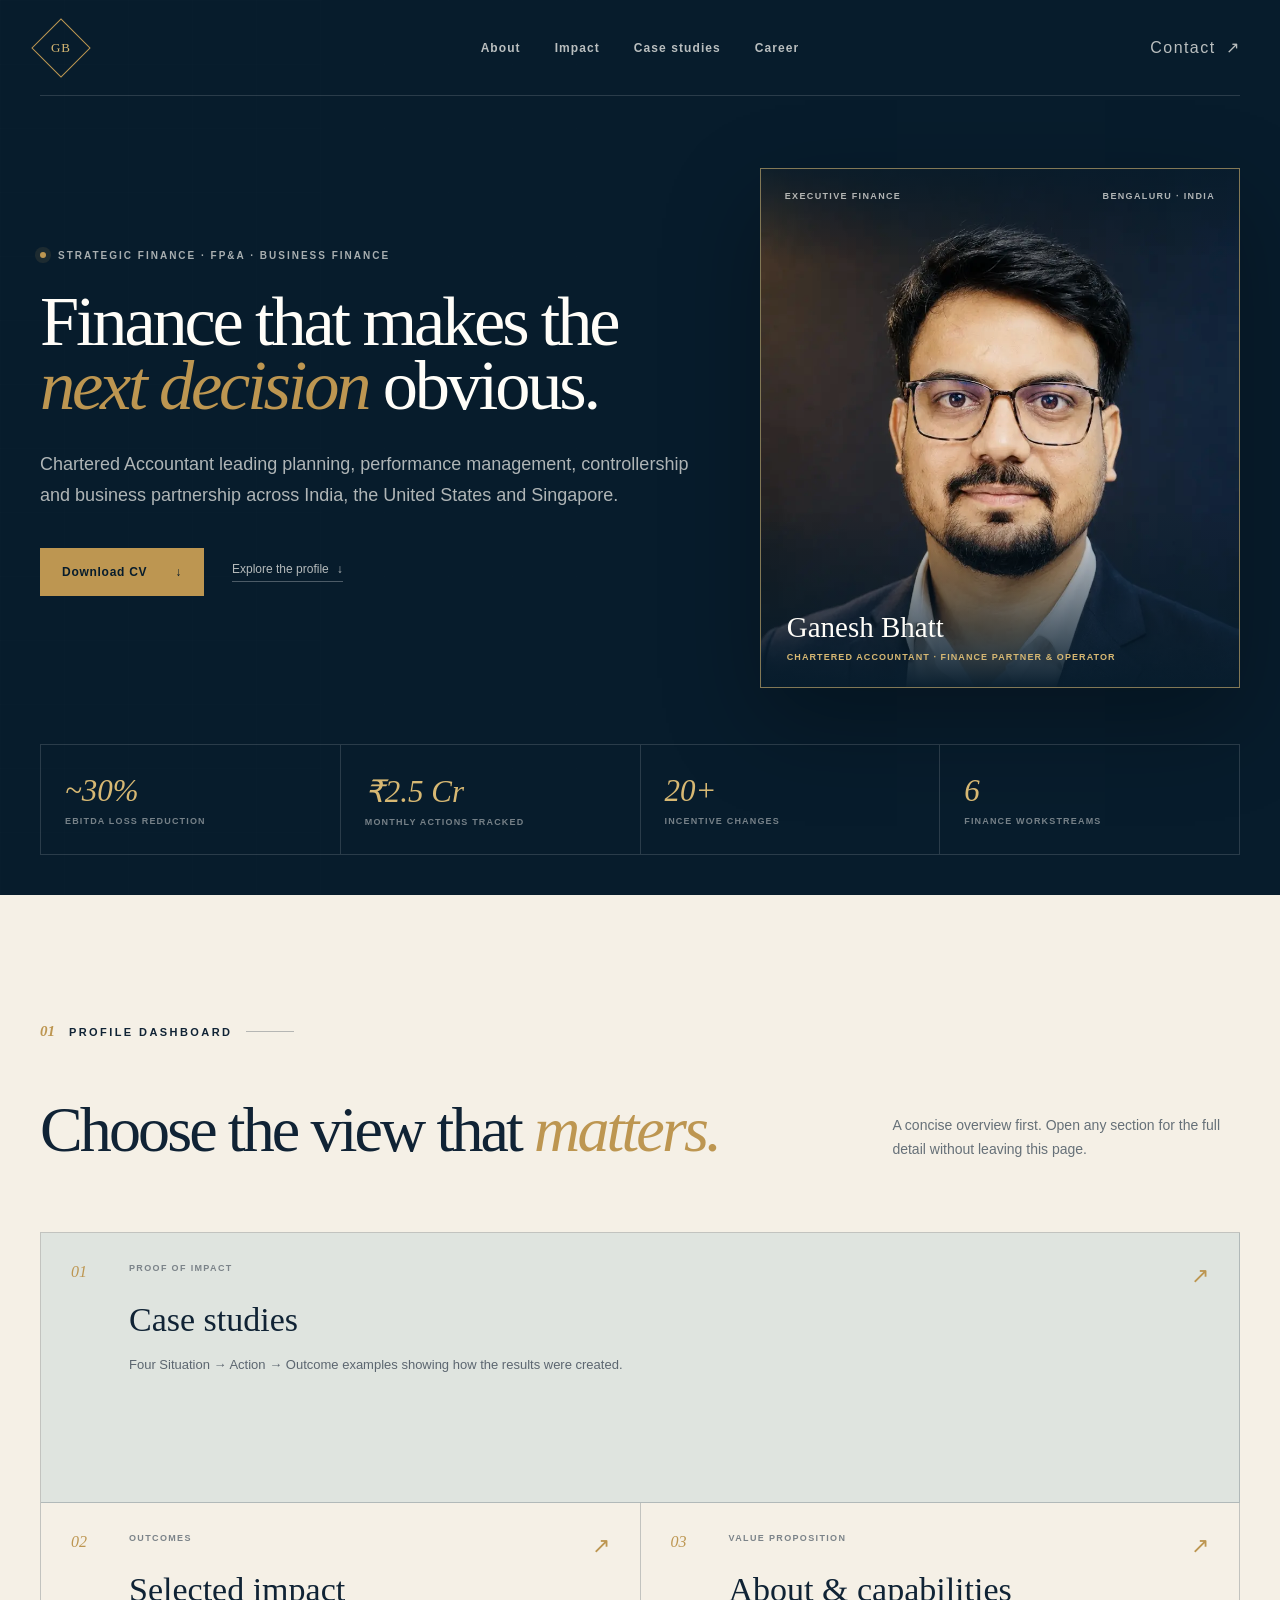
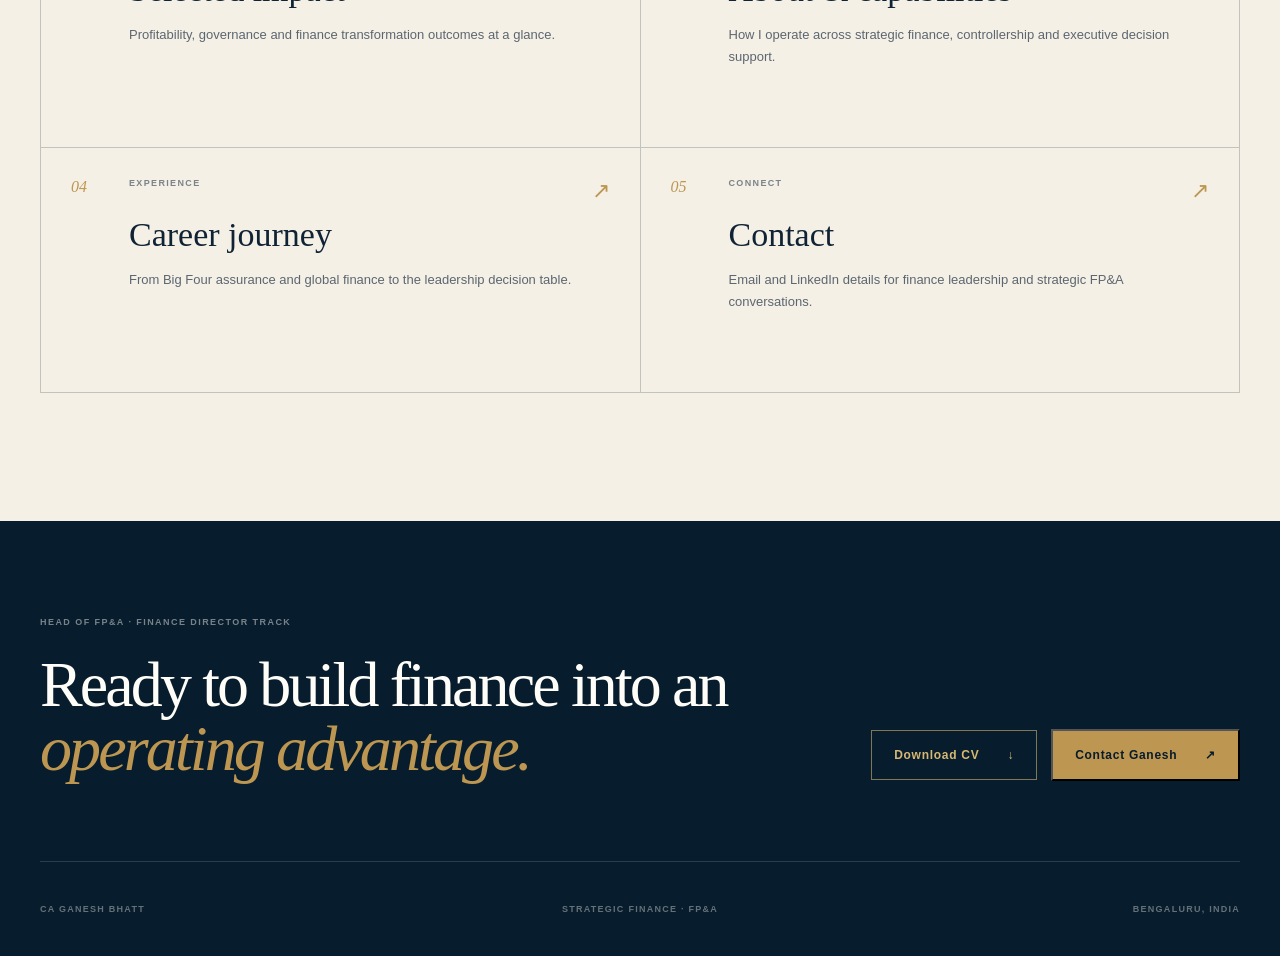
==== commit 96dabeda: "Sync final CV-aligned portfolio" ====
--- a/gb-profile-n7q4k2mx/index.html
+++ b/gb-profile-n7q4k2mx/index.html
@@ -6,93 +6,221 @@
   <meta name="robots" content="noindex, nofollow, noarchive, nosnippet, noimageindex">
   <meta name="googlebot" content="noindex, nofollow, noarchive, nosnippet, noimageindex">
   <meta name="bingbot" content="noindex, nofollow, noarchive, nosnippet, noimageindex">
-  <meta name="description" content="Ganesh Bhatt is a Chartered Accountant and business finance professional specialising in FP&A, financial modelling, performance management and executive decision support.">
-  <title>Ganesh Bhatt | Finance &amp; FP&amp;A</title>
-  <link rel="stylesheet" href="../style.css?v=3">
-  <link rel="stylesheet" href="multipage.css?v=1">
+  <meta name="description" content="Chartered Accountant leading strategic finance, FP&A, controllership and business partnership across India, the United States and Singapore.">
+  <title>Ganesh Bhatt | Strategic Finance &amp; FP&amp;A</title>
+  <link rel="icon" href="favicon.svg" type="image/svg+xml">
+  <link rel="stylesheet" href="../style.css?v=4">
+  <link rel="stylesheet" href="multipage.css?v=4">
+  <script async src="https://www.googletagmanager.com/gtag/js?id=G-409Y019Y58"></script>
+  <script>
+    window.dataLayer = window.dataLayer || [];
+    function gtag(){dataLayer.push(arguments);}
+    gtag("js", new Date());
+    gtag("config", "G-409Y019Y58");
+  </script>
 </head>
 <body class="dashboard-page">
-<main>
-  <section class="hero dashboard-hero" id="profile">
-    <header class="site-header shell">
-      <a class="monogram" href="index.html" aria-label="Ganesh Bhatt, dashboard"><span>GB</span></a>
-      <nav aria-label="Primary navigation">
-        <a href="about.html">About</a>
-        <a href="impact.html">Impact</a>
-        <a href="case-studies.html">Case studies</a>
-        <a href="career.html">Career</a>
-      </nav>
-      <a class="header-contact" href="contact.html">Start a conversation <span aria-hidden="true">↗</span></a>
-    </header>
-
-    <div class="hero-grid dashboard-hero-grid shell">
-      <div class="hero-copy">
-        <p class="eyebrow"><span></span> Chartered Accountant · Business Finance · FP&amp;A</p>
-        <h1>Finance that makes the <em>next decision</em> obvious.</h1>
-        <p class="hero-intro">I help high-growth, multi-entity businesses turn financial and operating data into clear choices on growth, capital and profitability.</p>
-        <div class="hero-actions">
-          <a class="button button-primary" href="#dashboard">Explore the profile <span>↓</span></a>
-          <a class="text-link" href="mailto:caganeshbhatt@gmail.com">caganeshbhatt@gmail.com <span aria-hidden="true">↗</span></a>
+  <main>
+    <section class="hero dashboard-hero" id="profile">
+      <header class="site-header shell">
+        <a class="monogram" href="#profile" aria-label="Ganesh Bhatt, dashboard"><span>GB</span></a>
+        <nav aria-label="Primary navigation">
+          <button type="button" data-panel="about" data-source="header_navigation">About</button>
+          <button type="button" data-panel="impact" data-source="header_navigation">Impact</button>
+          <button type="button" data-panel="case-studies" data-source="header_navigation">Case studies</button>
+          <button type="button" data-panel="career" data-source="header_navigation">Career</button>
+        </nav>
+        <button class="header-contact" type="button" data-panel="contact" data-source="header_navigation">
+          Contact <span aria-hidden="true">↗</span>
+        </button>
+      </header>
+
+      <div class="hero-grid dashboard-hero-grid shell">
+        <div class="hero-copy">
+          <p class="eyebrow"><span></span> Strategic Finance · FP&amp;A · Business Finance</p>
+          <h1>Finance that makes the <em>next decision</em> obvious.</h1>
+          <p class="hero-intro">Chartered Accountant leading planning, performance management, controllership and business partnership across India, the United States and Singapore.</p>
+          <div class="hero-actions">
+            <a class="button button-primary" href="CA_Ganesh_Bhatt_CV_2026.pdf" download="CA_Ganesh_Bhatt_CV_2026.pdf" data-track="cv_download" data-location="hero">
+              Download CV <span>↓</span>
+            </a>
+            <a class="text-link" href="#dashboard">Explore the profile <span aria-hidden="true">↓</span></a>
+          </div>
         </div>
-      </div>
-      <aside class="portrait-card dashboard-portrait" aria-label="Portrait of Ganesh Bhatt">
-        <img src="../ganesh-bhatt-executive-portrait.webp" alt="Ganesh Bhatt, Chartered Accountant and business finance professional">
-        <div class="portrait-topline"><span>Executive finance</span><span>Bengaluru · India</span></div>
-        <div class="portrait-caption"><p>Ganesh Bhatt</p><span>Chartered Accountant · Finance partner &amp; operator</span></div>
-      </aside>
-    </div>
-
-    <div class="dashboard-stats shell" aria-label="Selected outcomes">
-      <div><strong>25 → 5</strong><span>Day close cycle</span></div>
-      <div><strong>97%</strong><span>Forecast accuracy</span></div>
-      <div><strong>₹2 Cr</strong><span>Monthly cost reduction</span></div>
-      <div><strong>₹2.5 Cr</strong><span>Monthly profit improvement</span></div>
-    </div>
-  </section>
-
-  <section class="dashboard-directory section shell" id="dashboard" aria-labelledby="dashboard-title">
-    <div class="section-kicker"><span>01</span> Profile dashboard</div>
-    <div class="dashboard-heading">
-      <h2 id="dashboard-title">Choose the view that <em>matters.</em></h2>
-      <p>A concise overview first. Open any section for the full detail.</p>
-    </div>
-
-    <div class="dashboard-grid">
-      <a class="dashboard-card dashboard-card-featured" href="case-studies.html">
-        <span class="dashboard-card-number">01</span>
-        <div><small>Proof of impact</small><h3>Case studies</h3><p>Four Situation → Action → Outcome examples showing how the results were created.</p></div>
-        <span class="dashboard-card-arrow" aria-hidden="true">↗</span>
-      </a>
-      <a class="dashboard-card" href="impact.html">
-        <span class="dashboard-card-number">02</span>
-        <div><small>Outcomes</small><h3>Selected impact</h3><p>Close, forecast, cost and profitability improvements at a glance.</p></div>
-        <span class="dashboard-card-arrow" aria-hidden="true">↗</span>
-      </a>
-      <a class="dashboard-card" href="about.html">
-        <span class="dashboard-card-number">03</span>
-        <div><small>Value proposition</small><h3>About &amp; capabilities</h3><p>How I operate across planning, performance intelligence and decision support.</p></div>
-        <span class="dashboard-card-arrow" aria-hidden="true">↗</span>
-      </a>
-      <a class="dashboard-card" href="career.html">
-        <span class="dashboard-card-number">04</span>
-        <div><small>Experience</small><h3>Career journey</h3><p>From Big Four assurance and global finance to the leadership decision table.</p></div>
-        <span class="dashboard-card-arrow" aria-hidden="true">↗</span>
-      </a>
-      <a class="dashboard-card" href="contact.html">
-        <span class="dashboard-card-number">05</span>
-        <div><small>Connect</small><h3>Contact</h3><p>Email and LinkedIn details for finance leadership and strategic FP&amp;A conversations.</p></div>
-        <span class="dashboard-card-arrow" aria-hidden="true">↗</span>
-      </a>
-    </div>
-  </section>
-
-  <section class="dashboard-contact">
-    <div class="shell dashboard-contact-inner">
-      <div><span>Available for the right conversation</span><h2>Let’s make the next decision <em>clearer.</em></h2></div>
-      <a class="button button-primary" href="contact.html">Contact Ganesh <span>↗</span></a>
-    </div>
-    <footer class="site-footer shell"><span>CA Ganesh Bhatt</span><span>Business Finance · FP&amp;A</span><span>Bengaluru, India</span></footer>
-  </section>
-</main>
+        <aside class="portrait-card dashboard-portrait" aria-label="Portrait of Ganesh Bhatt">
+          <img src="../ganesh-bhatt-executive-portrait.webp" alt="Ganesh Bhatt, Chartered Accountant and business finance professional">
+          <div class="portrait-topline"><span>Executive finance</span><span>Bengaluru · India</span></div>
+          <div class="portrait-caption"><p>Ganesh Bhatt</p><span>Chartered Accountant · Finance partner &amp; operator</span></div>
+        </aside>
+      </div>
+
+      <div class="dashboard-stats shell" aria-label="Selected outcomes">
+        <div><strong>~30%</strong><span>EBITDA loss reduction</span></div>
+        <div><strong>₹2.5 Cr</strong><span>Monthly actions tracked</span></div>
+        <div><strong>20+</strong><span>Incentive changes</span></div>
+        <div><strong>6</strong><span>Finance workstreams</span></div>
+      </div>
+    </section>
+
+    <section class="dashboard-directory section shell" id="dashboard" aria-labelledby="dashboard-title">
+      <div class="section-kicker"><span>01</span> Profile dashboard</div>
+      <div class="dashboard-heading">
+        <h2 id="dashboard-title">Choose the view that <em>matters.</em></h2>
+        <p>A concise overview first. Open any section for the full detail without leaving this page.</p>
+      </div>
+
+      <div class="dashboard-grid">
+        <button class="dashboard-card dashboard-card-featured" type="button" data-panel="case-studies" data-source="dashboard_card">
+          <span class="dashboard-card-number">01</span>
+          <span class="dashboard-card-copy">
+            <small>Proof of impact</small>
+            <strong>Case studies</strong>
+            <span>Four Situation → Action → Outcome examples showing how the results were created.</span>
+          </span>
+          <span class="dashboard-card-arrow" aria-hidden="true">↗</span>
+        </button>
+        <button class="dashboard-card" type="button" data-panel="impact" data-source="dashboard_card">
+          <span class="dashboard-card-number">02</span>
+          <span class="dashboard-card-copy">
+            <small>Outcomes</small>
+            <strong>Selected impact</strong>
+            <span>Profitability, governance and finance transformation outcomes at a glance.</span>
+          </span>
+          <span class="dashboard-card-arrow" aria-hidden="true">↗</span>
+        </button>
+        <button class="dashboard-card" type="button" data-panel="about" data-source="dashboard_card">
+          <span class="dashboard-card-number">03</span>
+          <span class="dashboard-card-copy">
+            <small>Value proposition</small>
+            <strong>About &amp; capabilities</strong>
+            <span>How I operate across strategic finance, controllership and executive decision support.</span>
+          </span>
+          <span class="dashboard-card-arrow" aria-hidden="true">↗</span>
+        </button>
+        <button class="dashboard-card" type="button" data-panel="career" data-source="dashboard_card">
+          <span class="dashboard-card-number">04</span>
+          <span class="dashboard-card-copy">
+            <small>Experience</small>
+            <strong>Career journey</strong>
+            <span>From Big Four assurance and global finance to the leadership decision table.</span>
+          </span>
+          <span class="dashboard-card-arrow" aria-hidden="true">↗</span>
+        </button>
+        <button class="dashboard-card" type="button" data-panel="contact" data-source="dashboard_card">
+          <span class="dashboard-card-number">05</span>
+          <span class="dashboard-card-copy">
+            <small>Connect</small>
+            <strong>Contact</strong>
+            <span>Email and LinkedIn details for finance leadership and strategic FP&amp;A conversations.</span>
+          </span>
+          <span class="dashboard-card-arrow" aria-hidden="true">↗</span>
+        </button>
+      </div>
+    </section>
+
+    <section class="dashboard-contact">
+      <div class="shell dashboard-contact-inner">
+        <div>
+          <span>Head of FP&amp;A · Finance Director track</span>
+          <h2>Ready to build finance into an <em>operating advantage.</em></h2>
+        </div>
+        <div class="dashboard-contact-actions">
+          <a class="button button-cv" href="CA_Ganesh_Bhatt_CV_2026.pdf" download="CA_Ganesh_Bhatt_CV_2026.pdf" data-track="cv_download" data-location="footer_cta">
+            Download CV <span>↓</span>
+          </a>
+          <button class="button button-primary" type="button" data-panel="contact" data-source="footer_cta">
+            Contact Ganesh <span>↗</span>
+          </button>
+        </div>
+      </div>
+      <footer class="site-footer shell">
+        <span>CA Ganesh Bhatt</span>
+        <span>Strategic Finance · FP&amp;A</span>
+        <span>Bengaluru, India</span>
+      </footer>
+    </section>
+  </main>
+
+  <template id="panel-about" data-kicker="About &amp; capabilities" data-title="The finance partner behind the" data-emphasis="operating rhythm.">
+    <div class="drawer-intro">
+      <p class="drawer-lead">Chartered Accountant with close to seven years across business finance, FP&amp;A and assurance.</p>
+      <p>I currently lead FP&amp;A, management reporting, controllership and business partnering for a digital health group operating in India, the United States and Singapore, supported by a finance team of 8 to 10.</p>
+    </div>
+    <div class="drawer-capabilities">
+      <article><span>01</span><h3>Planning &amp; performance architecture</h3><p>Annual operating plans, long-range plans, rolling forecasts, cash visibility and MIS that connect operating drivers to financial outcomes.</p></article>
+      <article><span>02</span><h3>Controllership &amp; finance operations</h3><p>Revenue recognition, approvals, close governance and maker-checker ownership across revenue, payroll, compliance and FP&amp;A.</p></article>
+      <article><span>03</span><h3>Executive &amp; transaction support</h3><p>Board and investor reporting, profitability analysis, cross-border diligence and operating models for high-stakes decisions.</p></article>
+    </div>
+    <div class="drawer-proof"><span>Leadership direction</span><p>Seeking a Head of FP&amp;A or Finance Director mandate with broader controllership, treasury and capital exposure, on a track to CFO.</p></div>
+  </template>
+
+  <template id="panel-impact" data-kicker="Selected impact" data-title="Evidence over" data-emphasis="adjectives.">
+    <div class="drawer-impact-grid">
+      <article><strong>~30%</strong><span>EBITDA loss reduction</span><h3>Road to profitability</h3><p>Narrowed monthly EBITDA loss by close to 30% across four months of actuals by isolating margin erosion and converting analysis into owned commercial actions.</p></article>
+      <article><strong>₹2.5 Cr</strong><span>Monthly actions tracked</span><h3>Cost and margin programme</h3><p>Quantified and tracked monthly actions across coaching, sales, marketing, people, vendors and incentives, each with a named owner, target and KPI.</p></article>
+      <article><strong>20+</strong><span>Governance changes</span><h3>Incentive leakage closed</h3><p>Redesigned scheme logic, eligibility, approvals and controls; removed pharmacy pass-through revenue from the base and tied payout to genuine performance.</p></article>
+      <article><strong>6</strong><span>Finance workstreams</span><h3>Operating model rebuilt</h3><p>Designed clear maker-checker ownership and close workflows across operations, inventory, revenue, payroll, controllership and FP&amp;A.</p></article>
+    </div>
+  </template>
+
+  <template id="panel-case-studies" data-kicker="Situation · Action · Outcome" data-title="How the outcomes were" data-emphasis="created.">
+    <div class="drawer-case-list">
+      <article>
+        <div class="drawer-case-heading"><span>01</span><h3>Leading the road to profitability</h3><strong>~30% lower loss</strong></div>
+        <dl>
+          <div><dt>Situation</dt><dd>A revenue decline was being read as a volume problem, while the underlying issue was erosion in margin per customer.</dd></div>
+          <div><dt>Action</dt><dd>Separated sales monetisation from service retention as distinct fixes, then quantified and tracked around ₹2.5 crore of monthly cost and margin actions with named business owners and KPIs.</dd></div>
+          <div><dt>Outcome</dt><dd>Monthly EBITDA loss narrowed by close to 30% across four months of actuals, with break-even budgeted within the year.</dd></div>
+        </dl>
+      </article>
+      <article>
+        <div class="drawer-case-heading"><span>02</span><h3>Stopping incentive payout leakage</h3><strong>20+ changes</strong></div>
+        <dl>
+          <div><dt>Situation</dt><dd>A recurring incentive overspend was traced to pharmacy pass-through revenue inflating the coach incentive base.</dd></div>
+          <div><dt>Action</dt><dd>Reviewed a full year of payouts, rebuilt the model, excluded drug revenue, capped payout against net revenue and introduced pre-payroll sign-off with a system lock.</dd></div>
+          <div><dt>Outcome</dt><dd>Closed the recurring leakage and tied incentive payout to genuine team performance.</dd></div>
+        </dl>
+      </article>
+      <article>
+        <div class="drawer-case-heading"><span>03</span><h3>Running cross-border merger diligence</h3><strong>India × US</strong></div>
+        <dl>
+          <div><dt>Situation</dt><dd>A merger with a United States digital health business required a reliable joint operating view across transaction and management reporting.</dd></div>
+          <div><dt>Action</dt><dd>Led the company side of the EY-run financial due diligence workstream and built the India and pharmacy segments of the joint pro-forma model, including revenue, cost, headcount synergies and allocation methodology.</dd></div>
+          <div><dt>Outcome</dt><dd>Delivered a reconciled, transaction-ready operating model for the cross-border diligence process.</dd></div>
+        </dl>
+      </article>
+      <article>
+        <div class="drawer-case-heading"><span>04</span><h3>Building the performance system from zero</h3><strong>6 workstreams</strong></div>
+        <dl>
+          <div><dt>Situation</dt><dd>Fragmented reporting and manual revenue capture limited the group's ability to manage performance consistently across businesses and geographies.</dd></div>
+          <div><dt>Action</dt><dd>Built the MIS, investor KPI bank, consolidated and standalone P&amp;Ls and reconciliation controls; designed six finance workstreams and delivered an invoice engine with Product and Technology.</dd></div>
+          <div><dt>Outcome</dt><dd>Created a validated performance-management architecture with clear ownership and replaced manual revenue capture.</dd></div>
+        </dl>
+      </article>
+    </div>
+  </template>
+
+  <template id="panel-career" data-kicker="Career journey" data-title="From assurance to the" data-emphasis="decision table.">
+    <div class="drawer-qualification"><span>Qualification</span><strong>Chartered Accountant</strong><small>ICAI · 2020</small></div>
+    <div class="drawer-timeline">
+      <article><span class="drawer-timeline-index">01</span><div><small>Mar 2024 — Present</small><h3>Manager, Business Finance and FP&amp;A</h3><strong>HealthifyMe</strong><p>Lead FP&amp;A, management and investor reporting, controllership support and business partnering for a digital health group across India, the United States and Singapore, with a finance team of 8 to 10.</p></div></article>
+      <article><span class="drawer-timeline-index">02</span><div><small>Oct 2022 — Mar 2024</small><h3>Assistant Manager, Business Finance</h3><strong>BetterPlace</strong><p>Directed MIS consolidation across seven group entities and led business-unit profitability, executive reporting, monthly performance reviews and sales productivity analysis.</p></div></article>
+      <article><span class="drawer-timeline-index">03</span><div><small>Feb 2021 — Oct 2022</small><h3>Executive, Assurance</h3><strong>EY</strong><p>Managed statutory audits for a high-growth e-commerce client, led audit teams and contributed to consolidated financial statements covering more than twenty group companies.</p></div></article>
+      <article><span class="drawer-timeline-index">04</span><div><small>Nov 2018 — Jan 2020</small><h3>CA Industrial Trainee, Finance</h3><strong>GE HealthCare</strong><p>Budgeting, forecasting, close-process improvement and CFO performance reporting in a global operating environment.</p></div></article>
+      <article><span class="drawer-timeline-index">05</span><div><small>Sep 2016 — Oct 2018</small><h3>CA Articleship</h3><strong>CGS &amp; Co.</strong><p>Statutory, bank and tax audits alongside direct and indirect tax compliance engagements.</p></div></article>
+    </div>
+  </template>
+
+  <template id="panel-contact" data-kicker="Contact" data-title="Let’s make the next decision" data-emphasis="clearer.">
+    <div class="drawer-contact-card">
+      <p>Open to Head of FP&amp;A and Finance Director conversations where strategic finance, controllership and business partnership need to operate as one system.</p>
+      <a href="CA_Ganesh_Bhatt_CV_2026.pdf" download="CA_Ganesh_Bhatt_CV_2026.pdf" data-track="cv_download" data-location="contact_panel"><span>Curriculum vitae</span>Download CV <b aria-hidden="true">↓</b></a>
+      <a href="mailto:caganeshbhatt@gmail.com" data-track="email_click" data-location="contact_panel"><span>Email</span>caganeshbhatt@gmail.com <b aria-hidden="true">↗</b></a>
+      <a href="https://www.linkedin.com/in/ca-ganesh-bhatt-81128a135/" target="_blank" rel="noreferrer" data-track="linkedin_click" data-location="contact_panel"><span>LinkedIn</span>View professional profile <b aria-hidden="true">↗</b></a>
+      <div><span>Based in</span><strong>Bengaluru, India</strong></div>
+    </div>
+  </template>
+
+  <script src="portfolio.js?v=4"></script>
 </body>
 </html>
--- a/gb-profile-n7q4k2mx/multipage.css
+++ b/gb-profile-n7q4k2mx/multipage.css
@@ -6,6 +6,7 @@
 .dashboard-hero-grid { min-height: auto; padding-block: 72px 56px; }
 .dashboard-hero h1 { font-size: clamp(58px, 5.5vw, 88px); }
 .dashboard-portrait { height: 520px; }
+.dashboard-portrait img { object-position: center 10%; }
 .dashboard-stats {
   display: grid;
   grid-template-columns: repeat(4, 1fr);
@@ -70,8 +71,16 @@
   display: grid;
   grid-template-columns: 38px 1fr auto;
   gap: 20px;
+  width: 100%;
+  color: inherit;
+  text-align: left;
+  font: inherit;
+  cursor: pointer;
+  background: transparent;
   padding: 30px;
   border-right: 1px solid rgba(16,35,53,.22);
+  border-top: 0;
+  border-left: 0;
   border-bottom: 1px solid rgba(16,35,53,.22);
   transition: color .3s ease, background .3s ease, transform .3s ease;
 }
@@ -99,13 +108,21 @@
   letter-spacing: .15em;
   text-transform: uppercase;
 }
-.dashboard-card h3 {
+.dashboard-card-copy {
+  display: block;
+}
+.dashboard-card-copy > small {
+  display: block;
+}
+.dashboard-card-copy > strong {
+  display: block;
   margin-top: 28px;
   font-family: var(--serif);
   font-size: 34px;
   font-weight: 400;
 }
-.dashboard-card p {
+.dashboard-card-copy > span {
+  display: block;
   max-width: 520px;
   margin-top: 15px;
   color: #5c6670;
@@ -121,6 +138,423 @@
 .dashboard-card:hover .dashboard-card-arrow,
 .dashboard-card:focus-visible .dashboard-card-arrow { transform: translate(4px,-4px); }
 
+.site-header nav button,
+.site-header > .header-contact {
+  appearance: none;
+  padding: 0;
+  border: 0;
+  background: transparent;
+  cursor: pointer;
+  font: inherit;
+}
+.site-header nav button {
+  color: rgba(255,253,248,.72);
+  font-size: 12px;
+  font-weight: 600;
+  letter-spacing: .09em;
+  transition: color .25s ease;
+}
+.site-header nav button:hover,
+.site-header nav button:focus-visible { color: var(--brass-light); }
+
+.drawer-layer {
+  position: fixed;
+  inset: 0;
+  z-index: 100;
+  background: rgba(4, 15, 24, .56);
+  backdrop-filter: blur(5px);
+  animation: drawer-fade-in .24s ease both;
+}
+.detail-drawer {
+  position: absolute;
+  top: 0;
+  right: 0;
+  width: min(920px, 68vw);
+  height: 100%;
+  color: var(--ink);
+  background: var(--paper);
+  box-shadow: -34px 0 90px rgba(0,0,0,.32);
+  animation: drawer-slide-in .34s cubic-bezier(.2,.72,.2,1) both;
+}
+.drawer-toolbar {
+  min-height: 74px;
+  display: flex;
+  align-items: center;
+  justify-content: space-between;
+  padding: 0 44px;
+  color: rgba(255,253,248,.64);
+  background: var(--navy);
+  border-bottom: 1px solid rgba(255,255,255,.13);
+  font-size: 9px;
+  font-weight: 700;
+  letter-spacing: .16em;
+  text-transform: uppercase;
+}
+.drawer-toolbar button,
+.drawer-footer button {
+  appearance: none;
+  border: 0;
+  cursor: pointer;
+  font: inherit;
+}
+.drawer-toolbar button {
+  display: inline-flex;
+  align-items: center;
+  gap: 13px;
+  padding: 8px 0;
+  color: var(--white);
+  background: transparent;
+  font-size: 10px;
+  font-weight: 700;
+  letter-spacing: .11em;
+  text-transform: uppercase;
+}
+.drawer-toolbar button b {
+  color: var(--brass-light);
+  font-family: var(--serif);
+  font-size: 26px;
+  font-weight: 400;
+  line-height: .6;
+}
+.drawer-scroll {
+  height: calc(100% - 74px);
+  overflow-y: auto;
+  overscroll-behavior: contain;
+}
+.drawer-heading {
+  position: relative;
+  padding: 68px 64px 62px;
+  color: var(--white);
+  background: var(--navy);
+  overflow: hidden;
+}
+.drawer-heading::after {
+  content: "";
+  position: absolute;
+  inset: 0;
+  opacity: .24;
+  pointer-events: none;
+  background-image:
+    linear-gradient(rgba(255,255,255,.028) 1px, transparent 1px),
+    linear-gradient(90deg, rgba(255,255,255,.028) 1px, transparent 1px);
+  background-size: 54px 54px;
+  mask-image: linear-gradient(to right, black, transparent 80%);
+}
+.drawer-heading > * { position: relative; z-index: 1; }
+.drawer-heading > p {
+  color: var(--brass-light);
+  font-size: 9px;
+  font-weight: 800;
+  letter-spacing: .18em;
+  text-transform: uppercase;
+}
+.drawer-heading h2 {
+  max-width: 690px;
+  margin-top: 23px;
+  font-size: clamp(48px, 5vw, 72px);
+  line-height: .98;
+}
+.drawer-content { padding: 62px 64px 74px; }
+.drawer-intro {
+  display: grid;
+  grid-template-columns: 1.05fr .95fr;
+  gap: 44px;
+  padding-bottom: 52px;
+  border-bottom: 1px solid rgba(16,35,53,.2);
+}
+.drawer-intro p {
+  color: #5c6670;
+  font-size: 14px;
+  line-height: 1.8;
+}
+.drawer-intro .drawer-lead {
+  color: var(--ink);
+  font-family: var(--serif);
+  font-size: 25px;
+  line-height: 1.42;
+}
+.drawer-capabilities {
+  display: grid;
+  grid-template-columns: repeat(3, 1fr);
+  margin-top: 54px;
+  border-top: 1px solid rgba(16,35,53,.2);
+  border-left: 1px solid rgba(16,35,53,.2);
+}
+.drawer-capabilities article {
+  min-height: 300px;
+  padding: 25px 22px;
+  border-right: 1px solid rgba(16,35,53,.2);
+  border-bottom: 1px solid rgba(16,35,53,.2);
+}
+.drawer-capabilities article > span,
+.drawer-proof > span {
+  color: var(--brass);
+  font-family: var(--serif);
+  font-size: 14px;
+  font-style: italic;
+}
+.drawer-capabilities h3 {
+  margin-top: 54px;
+  font-family: var(--serif);
+  font-size: 23px;
+  font-weight: 400;
+}
+.drawer-capabilities p {
+  margin-top: 16px;
+  color: #5c6670;
+  font-size: 12px;
+  line-height: 1.72;
+}
+.drawer-proof {
+  display: grid;
+  grid-template-columns: .35fr 1fr;
+  gap: 30px;
+  margin-top: 52px;
+  padding: 28px 0;
+  border-top: 1px solid rgba(16,35,53,.2);
+  border-bottom: 1px solid rgba(16,35,53,.2);
+}
+.drawer-proof p {
+  font-family: var(--serif);
+  font-size: 22px;
+  line-height: 1.5;
+}
+.drawer-impact-grid {
+  display: grid;
+  grid-template-columns: repeat(2, 1fr);
+  border-top: 1px solid rgba(16,35,53,.2);
+  border-left: 1px solid rgba(16,35,53,.2);
+}
+.drawer-impact-grid article {
+  min-height: 325px;
+  padding: 34px;
+  border-right: 1px solid rgba(16,35,53,.2);
+  border-bottom: 1px solid rgba(16,35,53,.2);
+}
+.drawer-impact-grid strong {
+  display: block;
+  color: var(--brass);
+  font-family: var(--serif);
+  font-size: clamp(50px, 5vw, 72px);
+  font-style: italic;
+  font-weight: 400;
+  letter-spacing: -.045em;
+}
+.drawer-impact-grid article > span {
+  display: block;
+  color: #7c858b;
+  font-size: 9px;
+  font-weight: 800;
+  letter-spacing: .15em;
+  text-transform: uppercase;
+}
+.drawer-impact-grid h3 {
+  margin-top: 27px;
+  font-family: var(--serif);
+  font-size: 24px;
+  font-weight: 400;
+}
+.drawer-impact-grid p {
+  margin-top: 13px;
+  color: #5c6670;
+  font-size: 12px;
+  line-height: 1.72;
+}
+.drawer-case-list { border-top: 1px solid rgba(16,35,53,.2); }
+.drawer-case-list > article {
+  padding: 42px 0 48px;
+  border-bottom: 1px solid rgba(16,35,53,.2);
+}
+.drawer-case-heading {
+  display: grid;
+  grid-template-columns: 34px 1fr auto;
+  gap: 18px;
+  align-items: start;
+}
+.drawer-case-heading > span {
+  color: var(--brass);
+  font-family: var(--serif);
+  font-size: 14px;
+  font-style: italic;
+}
+.drawer-case-heading h3 {
+  font-family: var(--serif);
+  font-size: 27px;
+  font-weight: 400;
+}
+.drawer-case-heading strong {
+  color: var(--brass);
+  font-family: var(--serif);
+  font-size: 24px;
+  font-style: italic;
+  font-weight: 400;
+}
+.drawer-case-list dl {
+  display: grid;
+  grid-template-columns: repeat(3, 1fr);
+  gap: 24px;
+  margin: 30px 0 0 52px;
+}
+.drawer-case-list dl > div {
+  padding-left: 14px;
+  border-left: 1px solid rgba(16,35,53,.19);
+}
+.drawer-case-list dt {
+  color: var(--brass);
+  font-size: 8px;
+  font-weight: 800;
+  letter-spacing: .15em;
+  text-transform: uppercase;
+}
+.drawer-case-list dd {
+  margin: 12px 0 0;
+  color: #5c6670;
+  font-size: 11px;
+  line-height: 1.72;
+}
+.drawer-qualification {
+  display: flex;
+  flex-direction: column;
+  padding: 25px 0;
+  border-top: 1px solid rgba(16,35,53,.2);
+  border-bottom: 1px solid rgba(16,35,53,.2);
+}
+.drawer-qualification span {
+  color: #6f787f;
+  font-size: 9px;
+  font-weight: 700;
+  letter-spacing: .17em;
+  text-transform: uppercase;
+}
+.drawer-qualification strong {
+  margin-top: 11px;
+  font-family: var(--serif);
+  font-size: 25px;
+  font-weight: 400;
+}
+.drawer-qualification small {
+  margin-top: 5px;
+  color: var(--brass);
+  font-size: 11px;
+  font-weight: 700;
+}
+.drawer-timeline {
+  margin-top: 52px;
+  border-top: 1px solid rgba(16,35,53,.2);
+}
+.drawer-timeline article {
+  display: grid;
+  grid-template-columns: 40px 1fr;
+  gap: 15px;
+  padding: 28px 0 32px;
+  border-bottom: 1px solid rgba(16,35,53,.2);
+}
+.drawer-timeline-index {
+  color: var(--brass);
+  font-family: var(--serif);
+  font-size: 13px;
+  font-style: italic;
+}
+.drawer-timeline small {
+  color: #777f84;
+  font-size: 9px;
+  font-weight: 700;
+  letter-spacing: .1em;
+  text-transform: uppercase;
+}
+.drawer-timeline h3 {
+  margin-top: 12px;
+  font-family: var(--serif);
+  font-size: 25px;
+  font-weight: 400;
+}
+.drawer-timeline article strong {
+  display: block;
+  margin-top: 5px;
+  color: var(--brass);
+  font-size: 11px;
+  letter-spacing: .08em;
+}
+.drawer-timeline p {
+  max-width: 610px;
+  margin-top: 12px;
+  color: #5c6670;
+  font-size: 12px;
+  line-height: 1.7;
+}
+.drawer-contact-card > p {
+  max-width: 620px;
+  font-family: var(--serif);
+  font-size: 26px;
+  line-height: 1.5;
+}
+.drawer-contact-card > a {
+  display: grid;
+  grid-template-columns: 105px 1fr auto;
+  gap: 20px;
+  align-items: center;
+  padding: 27px 0;
+  border-bottom: 1px solid rgba(16,35,53,.2);
+  color: var(--ink);
+  font-family: var(--serif);
+  font-size: 22px;
+}
+.drawer-contact-card > a:first-of-type { margin-top: 52px; }
+.drawer-contact-card > a span,
+.drawer-contact-card > div span {
+  color: #777f84;
+  font-family: var(--sans);
+  font-size: 8px;
+  font-weight: 800;
+  letter-spacing: .14em;
+  text-transform: uppercase;
+}
+.drawer-contact-card > a b {
+  color: var(--brass);
+  font-size: 20px;
+  font-weight: 400;
+}
+.drawer-contact-card > div {
+  display: flex;
+  flex-direction: column;
+  margin-top: 44px;
+}
+.drawer-contact-card > div strong {
+  margin-top: 10px;
+  font-family: var(--serif);
+  font-size: 24px;
+  font-weight: 400;
+}
+.drawer-footer {
+  display: flex;
+  align-items: center;
+  justify-content: space-between;
+  gap: 25px;
+  min-height: 105px;
+  padding: 20px 64px;
+  color: var(--white);
+  background: var(--navy);
+}
+.drawer-footer button {
+  color: rgba(255,253,248,.7);
+  background: transparent;
+  font-size: 10px;
+  font-weight: 700;
+  letter-spacing: .09em;
+  text-transform: uppercase;
+}
+.drawer-footer button:hover,
+.drawer-footer button:focus-visible { color: var(--brass-light); }
+
+@keyframes drawer-fade-in {
+  from { opacity: 0; }
+  to { opacity: 1; }
+}
+@keyframes drawer-slide-in {
+  from { opacity: .5; transform: translateX(70px); }
+  to { opacity: 1; transform: translateX(0); }
+}
+
 .dashboard-contact { padding-top: 90px; background: var(--navy); color: var(--white); }
 .dashboard-contact-inner {
   display: flex;
@@ -141,6 +575,23 @@
   margin-top: 24px;
   font-size: clamp(48px, 5vw, 76px);
   line-height: 1;
+}
+.dashboard-contact-actions {
+  display: flex;
+  align-items: center;
+  gap: 14px;
+  flex-shrink: 0;
+}
+.button-cv {
+  color: var(--brass-light);
+  border: 1px solid rgba(215,184,115,.58);
+  background: transparent;
+}
+.button-cv:hover,
+.button-cv:focus-visible {
+  color: var(--navy);
+  background: var(--brass-light);
+  transform: translateY(-2px);
 }
 
 .page-top {
@@ -233,19 +684,31 @@
   .dashboard-stats { grid-template-columns: repeat(2, 1fr); }
   .dashboard-heading { grid-template-columns: 1fr; gap: 30px; }
   .dashboard-contact-inner { align-items: flex-start; flex-direction: column; }
+  .dashboard-contact-actions { flex-wrap: wrap; }
   .next-view { align-items: flex-start; flex-direction: column; }
+  .detail-drawer { width: min(860px, 82vw); }
+  .drawer-capabilities { grid-template-columns: 1fr; }
+  .drawer-capabilities article { min-height: auto; }
+  .drawer-capabilities h3 { margin-top: 28px; }
+  .drawer-case-list dl { grid-template-columns: 1fr; }
 }
 
 @media (max-width: 640px) {
   .dashboard-hero-grid { padding-top: 62px; }
   .dashboard-portrait { height: 500px; }
+  .dashboard-contact-actions {
+    width: 100%;
+    align-items: stretch;
+    flex-direction: column;
+  }
+  .dashboard-contact-actions .button { width: 100%; }
   .dashboard-stats { grid-template-columns: 1fr 1fr; margin-bottom: 24px; }
   .dashboard-stats div { min-height: 102px; padding: 16px; }
   .dashboard-stats strong { font-size: 25px; }
   .dashboard-grid { grid-template-columns: 1fr; }
   .dashboard-card-featured { grid-column: auto; }
   .dashboard-card { min-height: 235px; padding: 25px 20px; grid-template-columns: 30px 1fr auto; }
-  .dashboard-card h3 { font-size: 29px; }
+  .dashboard-card-copy > strong { font-size: 29px; }
   .dashboard-contact { padding-top: 75px; }
   .dashboard-contact-inner { padding-bottom: 68px; }
   .page-hero { min-height: 390px; padding-block: 65px 75px; }
@@ -253,4 +716,38 @@
   .page-hero > p:last-child { font-size: 15px; }
   .page-footer-inner { min-height: 120px; align-items: flex-start; flex-direction: column; justify-content: center; }
   .contact-page-section { padding-top: 80px; }
-}
+  .detail-drawer { width: 100%; }
+  .drawer-toolbar { min-height: 66px; padding-inline: 20px; }
+  .drawer-scroll { height: calc(100% - 66px); }
+  .drawer-heading { padding: 50px 22px 48px; }
+  .drawer-heading h2 { font-size: clamp(44px, 13vw, 62px); }
+  .drawer-content { padding: 42px 22px 52px; }
+  .drawer-intro { grid-template-columns: 1fr; gap: 24px; }
+  .drawer-capabilities { margin-top: 40px; }
+  .drawer-proof { grid-template-columns: 1fr; gap: 16px; }
+  .drawer-impact-grid { grid-template-columns: 1fr; }
+  .drawer-impact-grid article { min-height: 270px; padding: 28px 24px; }
+  .drawer-case-heading { grid-template-columns: 28px 1fr; }
+  .drawer-case-heading strong { grid-column: 2; }
+  .drawer-case-list dl { margin-left: 43px; }
+  .drawer-contact-card > p { font-size: 23px; }
+  .drawer-contact-card > a {
+    grid-template-columns: 1fr auto;
+    gap: 9px 14px;
+    font-size: 18px;
+    overflow-wrap: anywhere;
+  }
+  .drawer-contact-card > a span { grid-column: 1 / -1; }
+  .drawer-footer {
+    min-height: 120px;
+    padding: 25px 22px;
+    align-items: flex-start;
+    flex-direction: column;
+    justify-content: center;
+  }
+}
+
+@media (prefers-reduced-motion: reduce) {
+  .drawer-layer,
+  .detail-drawer { animation: none; }
+}
